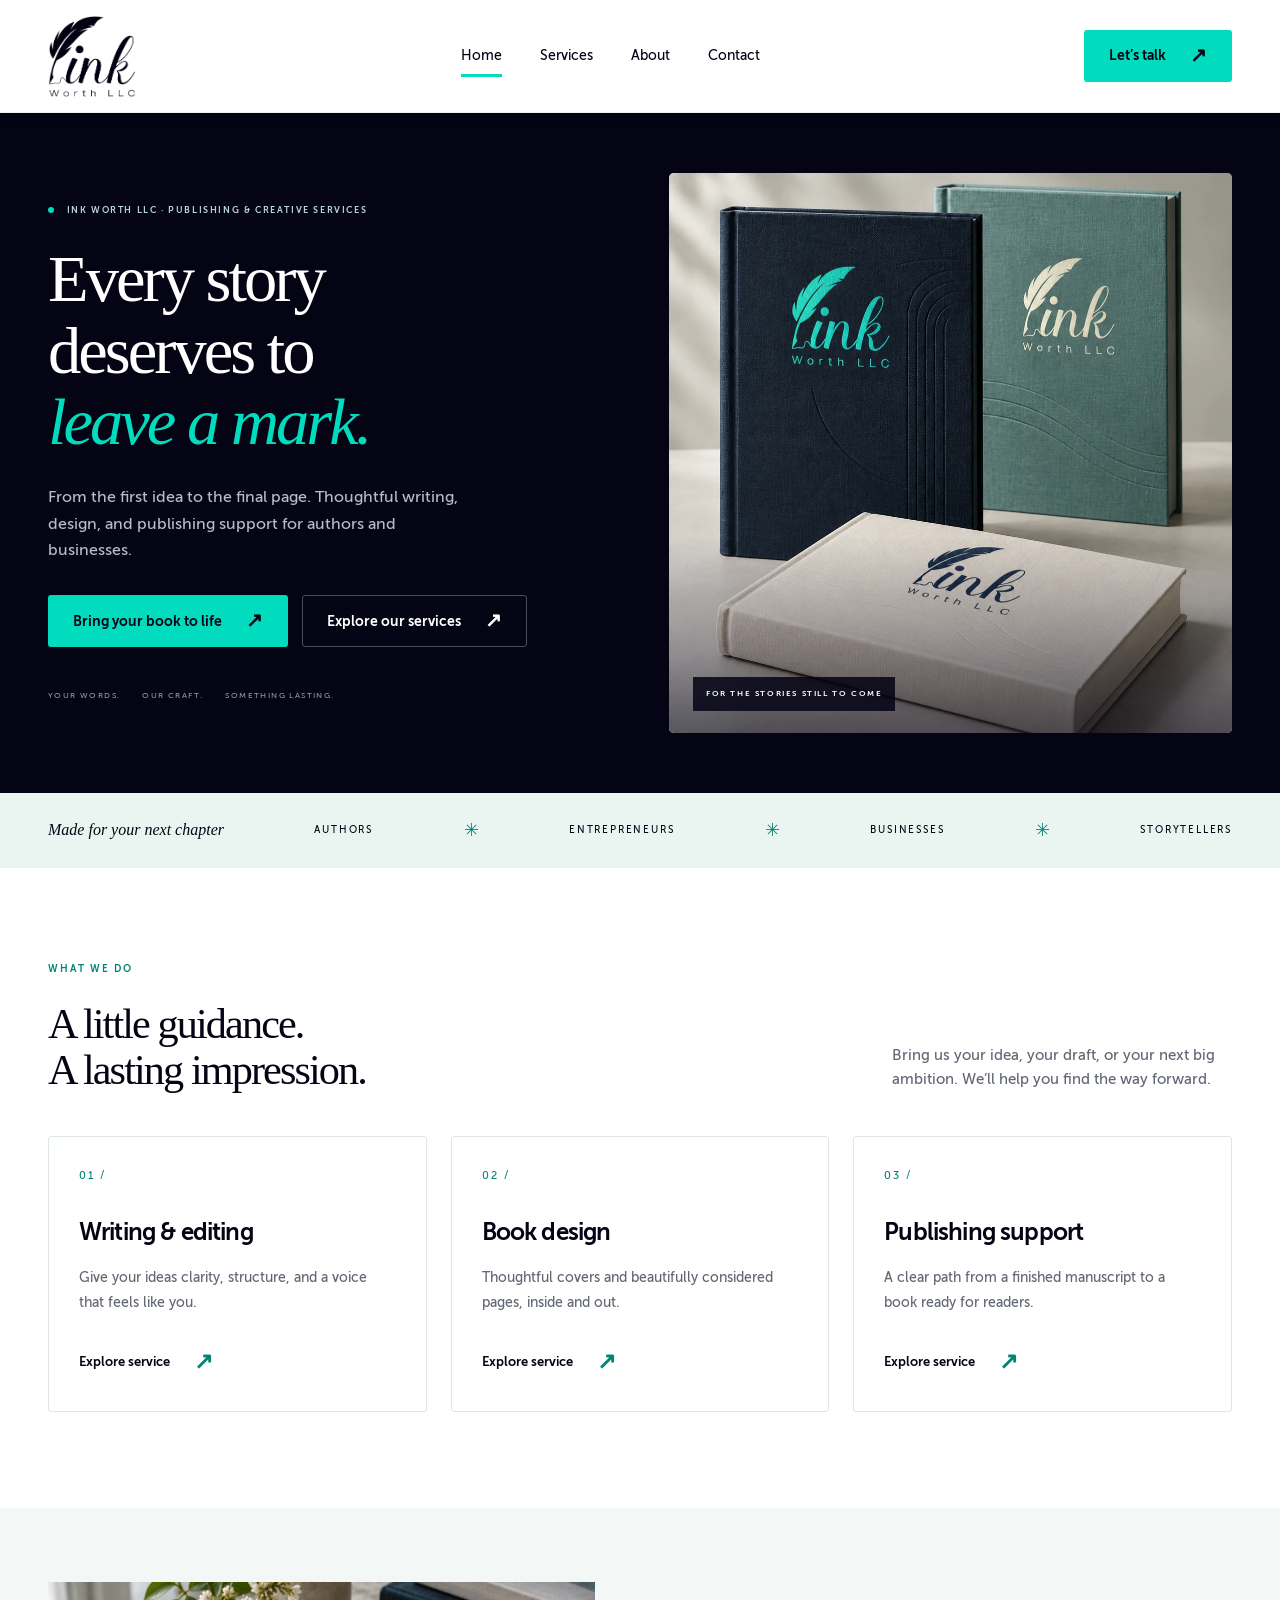
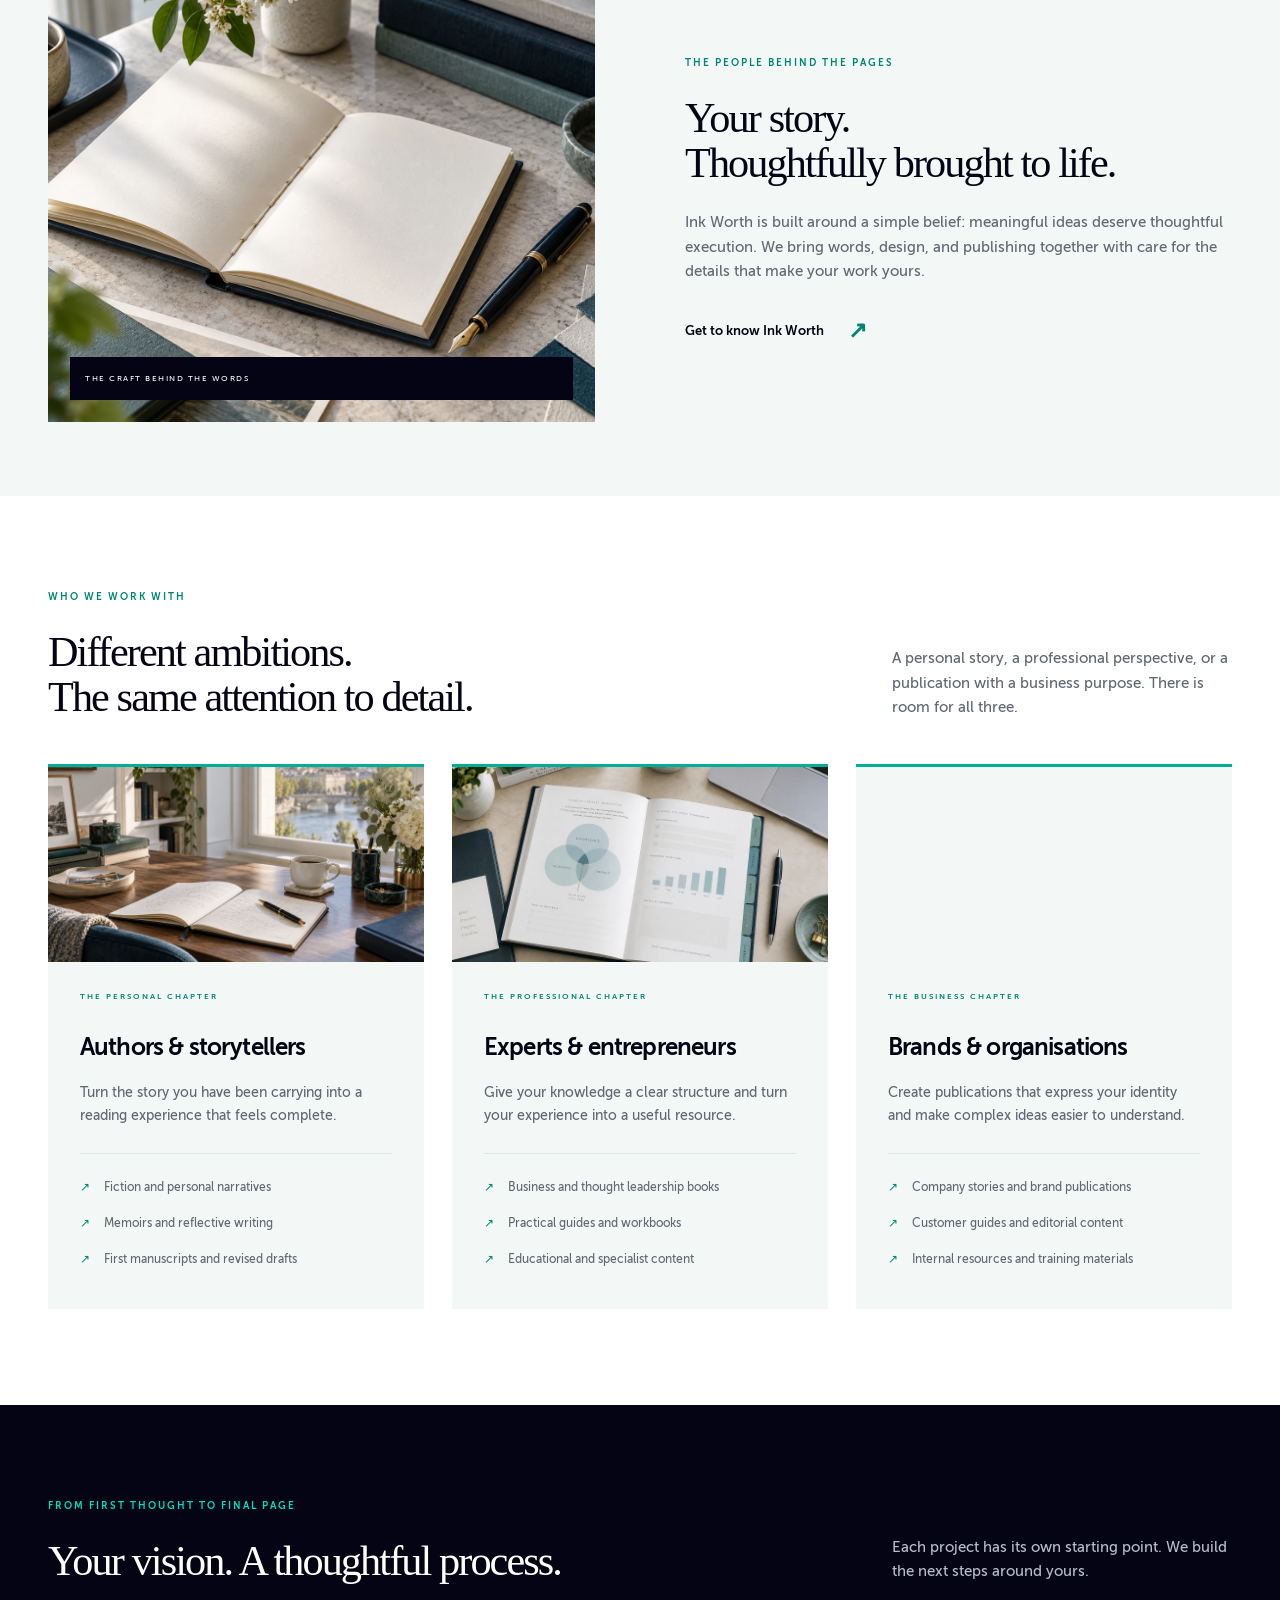
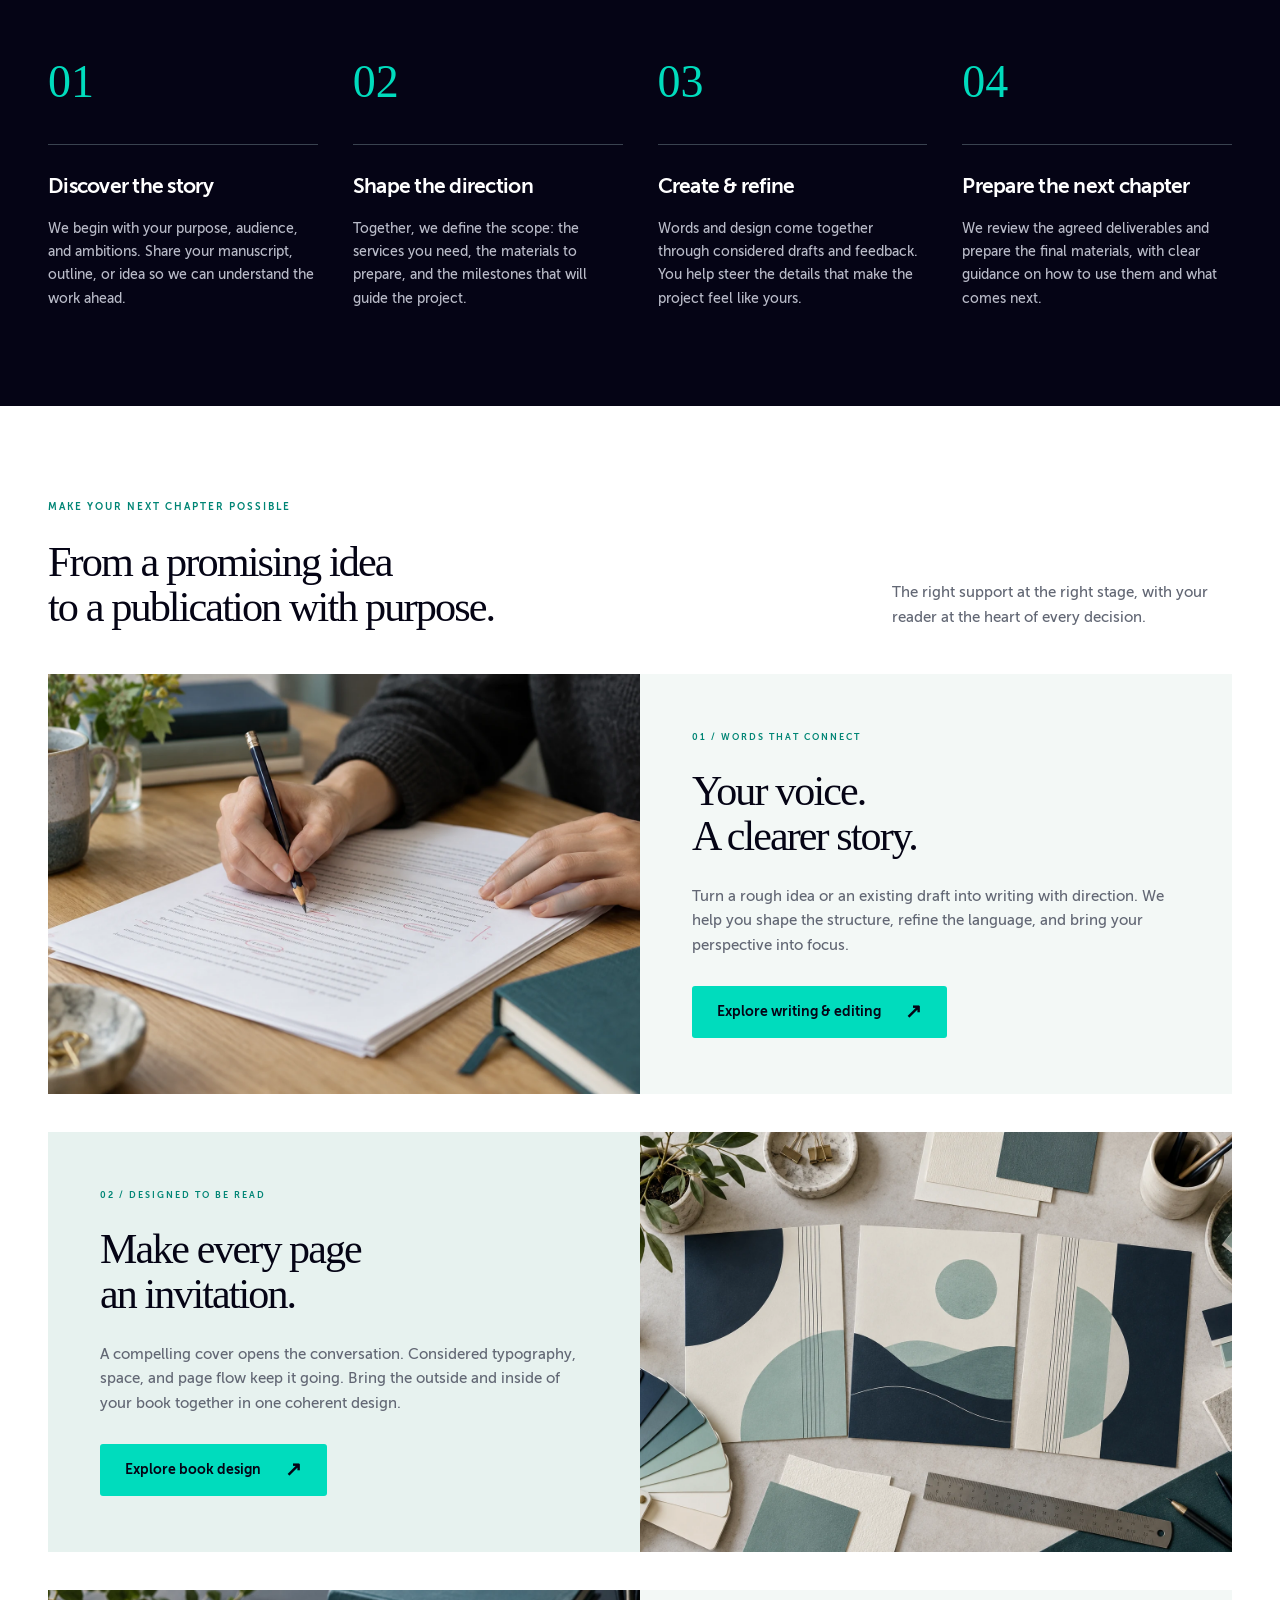
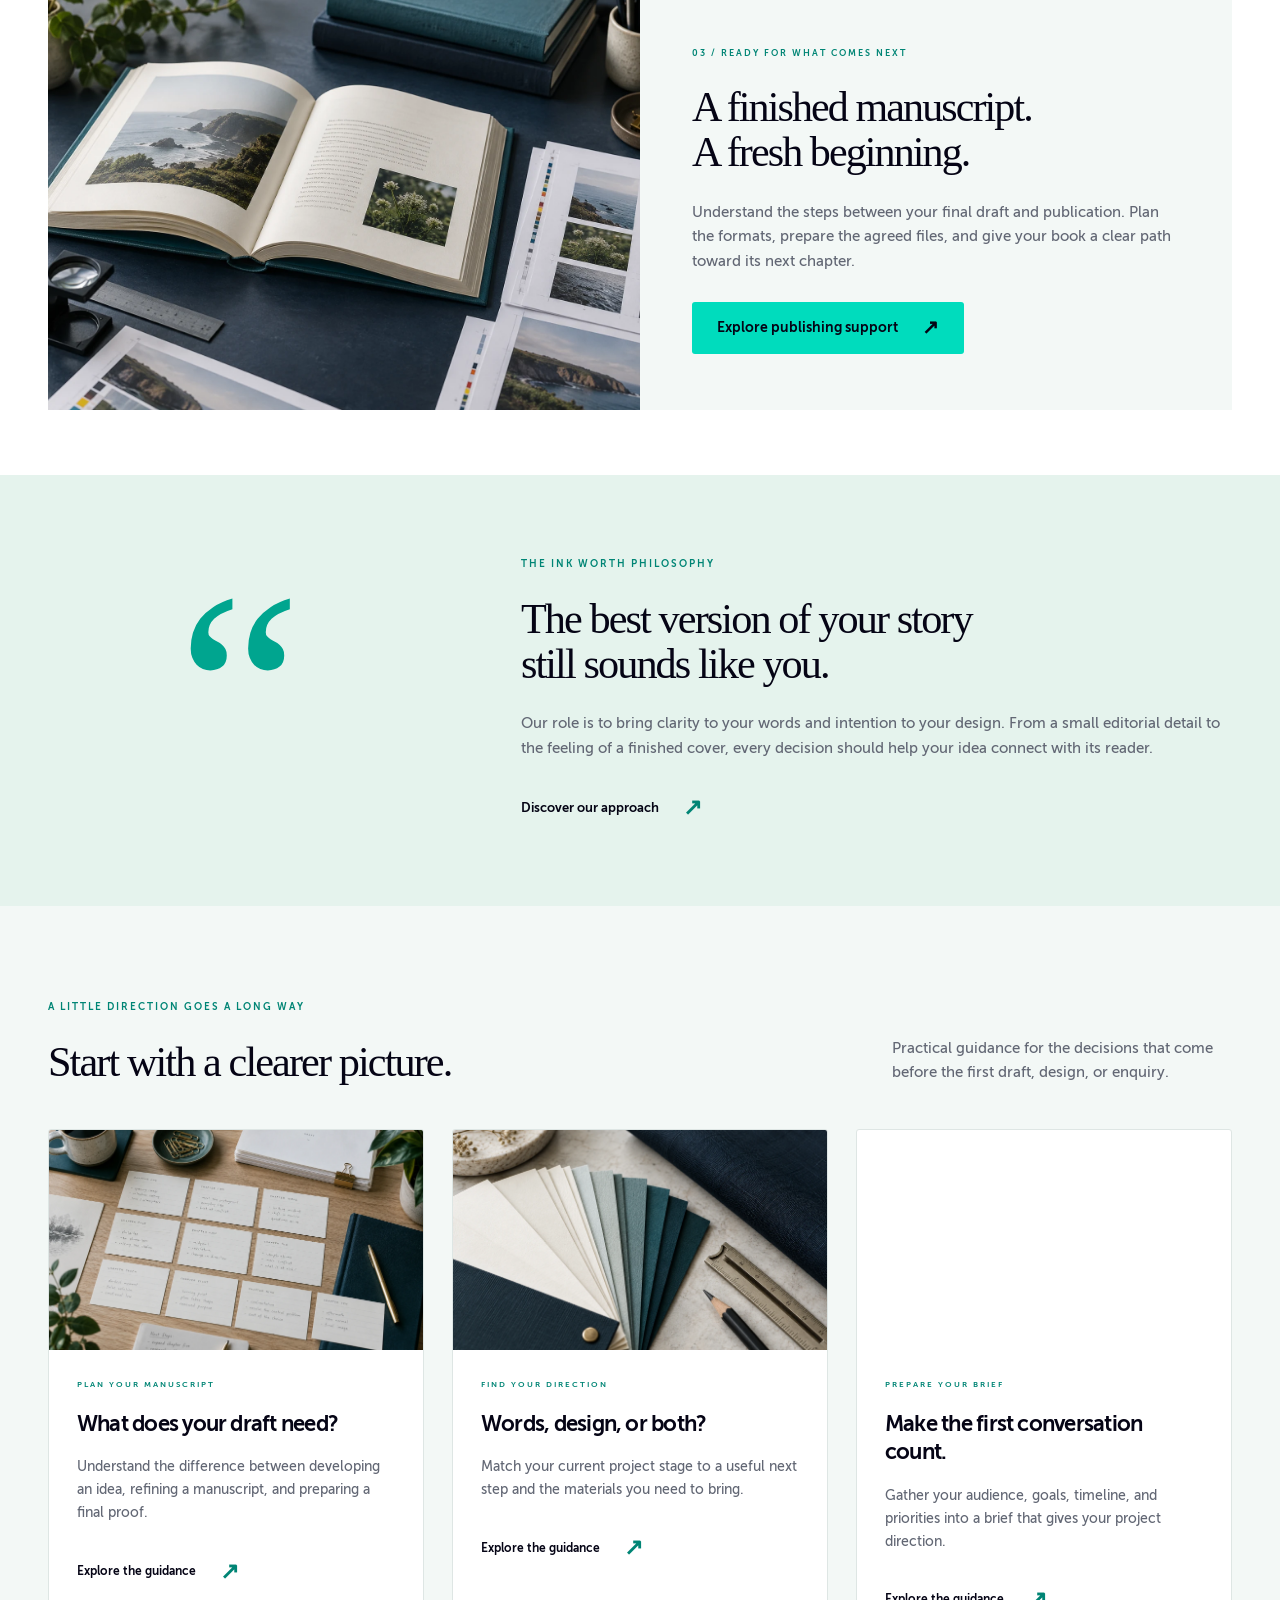
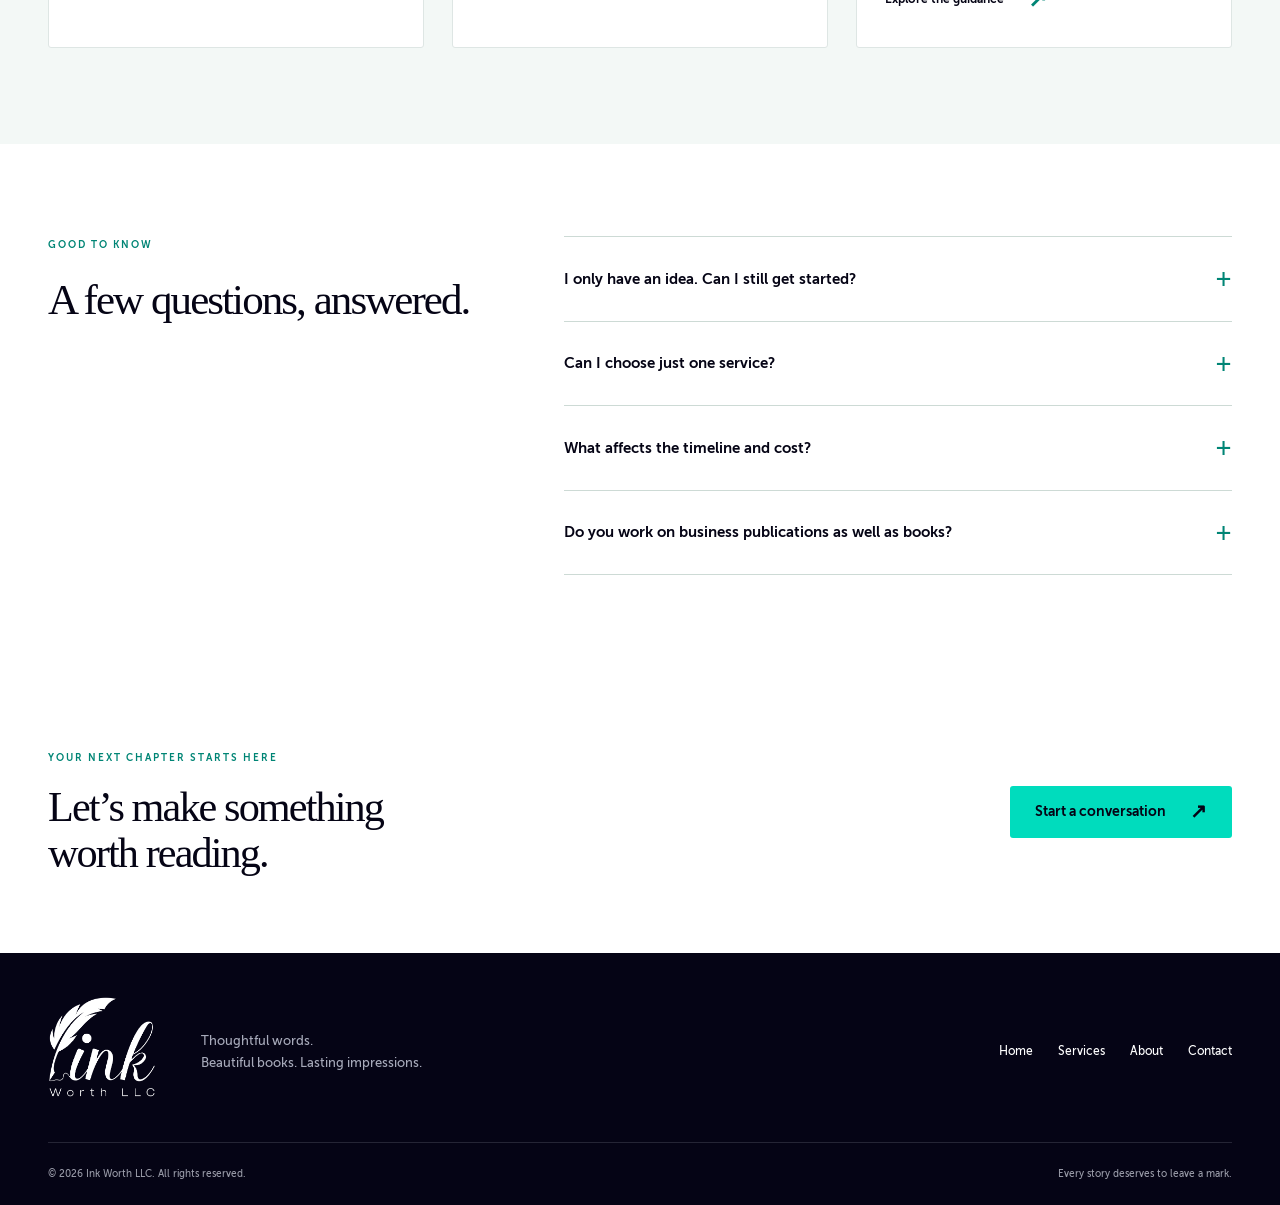
==== index.html @ 6672807a "Build Ink Worth LLC business website" ====
<!doctype html>
<html lang="en"><head><meta charset="utf-8"><meta name="viewport" content="width=device-width, initial-scale=1"><meta name="theme-color" content="#050415"><title>Ink Worth LLC | Every story deserves to leave a mark</title><meta name="description" content="Ink Worth LLC — thoughtful writing, book design, and publishing support for authors and businesses."><link rel="icon" type="image/png" href="assets/brand/favicon.png"><link rel="stylesheet" href="assets/site.css"><script src="assets/site.js" defer></script><link rel="stylesheet" href="assets/details.css"><link rel="stylesheet" href="assets/photography.css"></head><body><a class="skip-link" href="#main">Skip to content</a><header class="site-header"><div class="container header-inner"><a class="logo" href="index.html" aria-label="Ink Worth LLC home"><img src="assets/brand/logo-dark.png" alt="Ink Worth LLC" width="88" height="81"></a><button class="menu-toggle" aria-expanded="false" aria-controls="main-nav">Menu <span aria-hidden="true">☰</span></button><nav id="main-nav" aria-label="Main navigation"><a href="index.html" aria-current="page">Home</a><a href="services.html">Services</a><a href="about.html">About</a><a href="contact.html">Contact</a></nav><a class="button header-cta" href="contact.html">Let’s talk <span aria-hidden="true">↗</span></a></div></header><main id="main"><section class="hero"><div class="container hero-grid"><div class="hero-copy"><span class="eyebrow"><span class="dot"></span> INK WORTH LLC · PUBLISHING & CREATIVE SERVICES</span><h1>Every story<br>deserves to<br><em>leave a mark.</em></h1><p>From the first idea to the final page. Thoughtful writing, design, and publishing support for authors and businesses.</p><div class="hero-actions"><a class="button " href="contact.html">Bring your book to life<span aria-hidden="true">↗</span></a><a class="button secondary" href="services.html">Explore our services<span aria-hidden="true">↗</span></a></div><div class="hero-note"><span>YOUR WORDS.</span><span>OUR CRAFT.</span><span>SOMETHING LASTING.</span></div></div><div class="hero-photograph"><img class="" src="assets/photos/banner-branded.webp" alt="Navy, teal, and ivory clothbound books bearing the Ink Worth LLC logo" width="1122" height="1402" loading="eager" decoding="async" fetchpriority="high"><div class="photo-caption"><span class="eyebrow">FOR THE STORIES STILL TO COME</span><p>Something worth writing.<br>Something worth holding.</p><span class="photo-caption-rule"></span></div></div></div></section><div class="focus-strip"><div class="container"><span>Made for your next chapter</span><span>AUTHORS</span><b>✳</b><span>ENTREPRENEURS</span><b>✳</b><span>BUSINESSES</span><b>✳</b><span>STORYTELLERS</span></div></div><section class="section container"><div class="section-heading"><div><span class="eyebrow">WHAT WE DO</span><h2>A little guidance.<br>A lasting impression.</h2></div><p>Bring us your idea, your draft, or your next big ambition. We’ll help you find the way forward.</p></div><div class="cards"><a class="service-card" href="services.html#writing"><span class="card-number">01 /</span><h3>Writing & editing</h3><p>Give your ideas clarity, structure, and a voice that feels like you.</p><span class="text-link">Explore service <span aria-hidden="true">↗</span></span></a><a class="service-card" href="services.html#design"><span class="card-number">02 /</span><h3>Book design</h3><p>Thoughtful covers and beautifully considered pages, inside and out.</p><span class="text-link">Explore service <span aria-hidden="true">↗</span></span></a><a class="service-card" href="services.html#publishing"><span class="card-number">03 /</span><h3>Publishing support</h3><p>A clear path from a finished manuscript to a book ready for readers.</p><span class="text-link">Explore service <span aria-hidden="true">↗</span></span></a></div></section><section class="about-preview"><div class="container split"><div class="editorial-photo"><img class="" src="assets/photos/editorial-craft.webp" alt="An open stitched book and fountain pen on pale stone" width="1536" height="1024" loading="lazy" decoding="async"><span class="image-label">THE CRAFT BEHIND THE WORDS</span></div><div><span class="eyebrow">THE PEOPLE BEHIND THE PAGES</span><h2>Your story.<br>Thoughtfully brought to life.</h2><p>Ink Worth is built around a simple belief: meaningful ideas deserve thoughtful execution. We bring words, design, and publishing together with care for the details that make your work yours.</p><a class="text-link" href="about.html">Get to know Ink Worth <span aria-hidden="true">↗</span></a></div></div></section><section class="section container"><div class="section-heading"><div><span class="eyebrow">WHO WE WORK WITH</span><h2>Different ambitions.<br>The same attention to detail.</h2></div><p>A personal story, a professional perspective, or a publication with a business purpose. There is room for all three.</p></div><div class="audience-grid"><article class="audience-card"><div class="audience-photo"><img class="" src="assets/photos/author-desk.webp" alt="A quiet author workspace beside a sunlit window" width="1536" height="1024" loading="lazy" decoding="async"></div><span class="eyebrow">THE PERSONAL CHAPTER</span><h3>Authors & storytellers</h3><p>Turn the story you have been carrying into a reading experience that feels complete.</p><ul class="check-list"><li>Fiction and personal narratives</li><li>Memoirs and reflective writing</li><li>First manuscripts and revised drafts</li></ul></article><article class="audience-card"><div class="audience-photo"><img class="" src="assets/photos/expert-workbook.webp" alt="A structured workbook with teal tabs and a laptop" width="1536" height="1024" loading="lazy" decoding="async"></div><span class="eyebrow">THE PROFESSIONAL CHAPTER</span><h3>Experts & entrepreneurs</h3><p>Give your knowledge a clear structure and turn your experience into a useful resource.</p><ul class="check-list"><li>Business and thought leadership books</li><li>Practical guides and workbooks</li><li>Educational and specialist content</li></ul></article><article class="audience-card"><div class="audience-photo"><img class="" src="assets/photos/brand-publication.webp" alt="An editorial brochure and presentation folder on a meeting table" width="1536" height="1024" loading="lazy" decoding="async"></div><span class="eyebrow">THE BUSINESS CHAPTER</span><h3>Brands & organisations</h3><p>Create publications that express your identity and make complex ideas easier to understand.</p><ul class="check-list"><li>Company stories and brand publications</li><li>Customer guides and editorial content</li><li>Internal resources and training materials</li></ul></article></div></section><section class="journey section"><div class="container"><div class="section-heading"><div><span class="eyebrow">FROM FIRST THOUGHT TO FINAL PAGE</span><h2>Your vision. A thoughtful process.</h2></div><p>Each project has its own starting point. We build the next steps around yours.</p></div><div class="journey-grid"><article class="journey-step"><span class="step-index">01</span><h3>Discover the story</h3><p>We begin with your purpose, audience, and ambitions. Share your manuscript, outline, or idea so we can understand the work ahead.</p></article><article class="journey-step"><span class="step-index">02</span><h3>Shape the direction</h3><p>Together, we define the scope: the services you need, the materials to prepare, and the milestones that will guide the project.</p></article><article class="journey-step"><span class="step-index">03</span><h3>Create & refine</h3><p>Words and design come together through considered drafts and feedback. You help steer the details that make the project feel like yours.</p></article><article class="journey-step"><span class="step-index">04</span><h3>Prepare the next chapter</h3><p>We review the agreed deliverables and prepare the final materials, with clear guidance on how to use them and what comes next.</p></article></div></div></section><section class="section container feature-collection"><div class="section-heading"><div><span class="eyebrow">MAKE YOUR NEXT CHAPTER POSSIBLE</span><h2>From a promising idea<br>to a publication with purpose.</h2></div><p>The right support at the right stage, with your reader at the heart of every decision.</p></div><section class="photo-feature "><div class="feature-photo"><img class="" src="assets/photos/manuscript-editing.webp" alt="An editor reviewing a manuscript with a pencil" width="1536" height="1024" loading="lazy" decoding="async"></div><div class="feature-copy"><span class="eyebrow">01 / WORDS THAT CONNECT</span><h2>Your voice.<br>A clearer story.</h2><p>Turn a rough idea or an existing draft into writing with direction. We help you shape the structure, refine the language, and bring your perspective into focus.</p><a class="button" href="services.html#writing">Explore writing & editing<span aria-hidden="true">↗</span></a></div></section><section class="photo-feature reverse"><div class="feature-photo"><img class="" src="assets/photos/cover-design.webp" alt="Navy and teal cover concepts arranged with paper and color samples" width="1536" height="1024" loading="lazy" decoding="async"></div><div class="feature-copy"><span class="eyebrow">02 / DESIGNED TO BE READ</span><h2>Make every page<br>an invitation.</h2><p>A compelling cover opens the conversation. Considered typography, space, and page flow keep it going. Bring the outside and inside of your book together in one coherent design.</p><a class="button" href="services.html#design">Explore book design<span aria-hidden="true">↗</span></a></div></section><section class="photo-feature "><div class="feature-photo"><img class="" src="assets/photos/publishing-proof.webp" alt="An open hardcover book and publication proofs on a navy workbench" width="1536" height="1024" loading="lazy" decoding="async"></div><div class="feature-copy"><span class="eyebrow">03 / READY FOR WHAT COMES NEXT</span><h2>A finished manuscript.<br>A fresh beginning.</h2><p>Understand the steps between your final draft and publication. Plan the formats, prepare the agreed files, and give your book a clear path toward its next chapter.</p><a class="button" href="services.html#publishing">Explore publishing support<span aria-hidden="true">↗</span></a></div></section></section><section class="editorial-band"><div class="container split"><span class="large-quote" aria-hidden="true">“</span><div><span class="eyebrow">THE INK WORTH PHILOSOPHY</span><h2>The best version of your story<br>still sounds like you.</h2><p>Our role is to bring clarity to your words and intention to your design. From a small editorial detail to the feeling of a finished cover, every decision should help your idea connect with its reader.</p><a class="text-link" href="about.html">Discover our approach <span aria-hidden="true">↗</span></a></div></div></section><section class="resource-section section"><div class="container"><div class="section-heading"><div><span class="eyebrow">A LITTLE DIRECTION GOES A LONG WAY</span><h2>Start with a clearer picture.</h2></div><p>Practical guidance for the decisions that come before the first draft, design, or enquiry.</p></div><div class="resource-grid"><a class="resource-card" href="services.html#writing"><div class="resource-image"><img class="" src="assets/photos/draft-planning.webp" alt="Index cards arranged into a book outline" width="1536" height="1024" loading="lazy" decoding="async"></div><div class="resource-copy"><span class="eyebrow">PLAN YOUR MANUSCRIPT</span><h3>What does your draft need?</h3><p>Understand the difference between developing an idea, refining a manuscript, and preparing a final proof.</p><span class="text-link">Explore the guidance <span aria-hidden="true">↗</span></span></div></a><a class="resource-card" href="services.html#project-stage"><div class="resource-image"><img class="" src="assets/photos/design-direction.webp" alt="Paper and binding cloth samples for book design" width="1536" height="1024" loading="lazy" decoding="async"></div><div class="resource-copy"><span class="eyebrow">FIND YOUR DIRECTION</span><h3>Words, design, or both?</h3><p>Match your current project stage to a useful next step and the materials you need to bring.</p><span class="text-link">Explore the guidance <span aria-hidden="true">↗</span></span></div></a><a class="resource-card" href="contact.html#prepare-brief"><div class="resource-image"><img class="" src="assets/photos/project-brief.webp" alt="A project brief, reading glasses, and a teal notebook" width="1536" height="1024" loading="lazy" decoding="async"></div><div class="resource-copy"><span class="eyebrow">PREPARE YOUR BRIEF</span><h3>Make the first conversation count.</h3><p>Gather your audience, goals, timeline, and priorities into a brief that gives your project direction.</p><span class="text-link">Explore the guidance <span aria-hidden="true">↗</span></span></div></a></div></div></section><section class="section container faq-section"><div class="section-heading"><div><span class="eyebrow">GOOD TO KNOW</span><h2>A few questions, answered.</h2></div></div><div class="faq-list"><details><summary>I only have an idea. Can I still get started?<span aria-hidden="true">+</span></summary><div class="faq-answer"><p>Yes. A short outline, a few notes, or a description of your audience is a useful starting point. The first step is to clarify what you want to create and identify the support that would help you move forward.</p></div></details><details><summary>Can I choose just one service?<span aria-hidden="true">+</span></summary><div class="faq-answer"><p>You can discuss a focused piece of work, such as editing an existing draft or designing a cover, as well as support across several stages. The scope is agreed around your project.</p></div></details><details><summary>What affects the timeline and cost?<span aria-hidden="true">+</span></summary><div class="faq-answer"><p>Manuscript length, its current condition, design complexity, required formats, and the amount of revision all affect the scope. Share these details and any target date so the work can be planned realistically.</p></div></details><details><summary>Do you work on business publications as well as books?<span aria-hidden="true">+</span></summary><div class="faq-answer"><p>The same care for words and design applies to business guides, workbooks, brand stories, and educational materials. Tell us the purpose and who will read it so we can discuss the right approach.</p></div></details></div></section><section class="cta container"><div><span class="eyebrow">YOUR NEXT CHAPTER STARTS HERE</span><h2>Let’s make something<br>worth reading.</h2></div><a class="button " href="contact.html">Start a conversation<span aria-hidden="true">↗</span></a></section></main><footer><div class="container footer-top"><a href="index.html" aria-label="Ink Worth LLC home"><img src="assets/brand/logo-light.png" width="108" height="100" alt="Ink Worth LLC"></a><p>Thoughtful words.<br>Beautiful books. Lasting impressions.</p><nav aria-label="Footer navigation"><a href="index.html" aria-current="page">Home</a><a href="services.html">Services</a><a href="about.html">About</a><a href="contact.html">Contact</a></nav></div><div class="container footer-bottom"><span>© 2026 Ink Worth LLC. All rights reserved.</span><span>Every story deserves to leave a mark.</span></div></footer></body></html>
---- assets/site.css ----
@font-face{font-family:Museo;src:url('../media/fonts/MuseoSans/woff2/MuseoSans_500.woff2') format('woff2');font-weight:400;font-display:swap}@font-face{font-family:Museo;src:url('../media/fonts/MuseoSans/woff2/MuseoSans_700.woff2') format('woff2');font-weight:700;font-display:swap}
:root{--ink:#050415;--mint:#00dcbd;--cyan:#00b1d0;--muted:#626774;--line:#dee6e4;--paper:#f3f8f6}*{box-sizing:border-box}html{scroll-behavior:smooth;scroll-padding-top:115px}body{margin:0;color:var(--ink);background:#fff;font-family:Museo,Arial,sans-serif;font-size:16px;line-height:1.65}a{color:inherit;text-decoration:none}button,input,select,textarea{font:inherit}button,a,input,select,textarea{-webkit-tap-highlight-color:transparent}a:focus-visible,button:focus-visible{outline:3px solid #008e84;outline-offset:6px}img{max-width:100%;object-fit:contain}h1,h2,h3,p{margin:0}h1,h2{font-family:Georgia,'Times New Roman',serif;font-weight:400;letter-spacing:-.045em;line-height:1.08}h1{font-size:clamp(52px,5.6vw,82px)}h2{font-size:clamp(35px,3.3vw,48px)}h3{font-size:24px;line-height:1.3;letter-spacing:-.035em}p{color:var(--muted)}.container{width:min(1200px,calc(100% - 96px));margin-inline:auto}.site-header{background:#fff;position:relative;z-index:10;border-bottom:1px solid #eef1f0}.header-inner{height:112px;display:flex;align-items:center;justify-content:space-between}.logo{display:flex;align-items:center}.logo img{width:88px;height:81px}.header-inner nav{display:flex;gap:38px}.header-inner nav a{font-size:14px;position:relative;padding:12px 0}.header-inner nav a[aria-current=page]:after{content:'';position:absolute;height:3px;background:var(--mint);bottom:3px;left:0;right:0}.button{display:inline-flex;align-items:center;justify-content:space-between;gap:24px;padding:15px 24px;font-size:14px;font-weight:700;line-height:1.4;background:var(--mint);color:var(--ink);border:1px solid transparent;border-radius:3px;cursor:pointer;transition:background .2s,transform .2s}.button:hover{background:#18edce;transform:translateY(-2px)}.button span{font-size:20px;line-height:1}.button.secondary{background:transparent;border-color:#cfd6d5}.button.secondary:hover{background:#eef9f6}.header-cta{min-width:141px}.menu-toggle{display:none}.hero{background:var(--ink);color:#fff;overflow:hidden}.hero-grid{display:grid;grid-template-columns:1.05fr 1fr;min-height:659px;align-items:center;gap:32px}.hero-copy{padding:62px 0}.eyebrow{display:block;font-size:10px;font-weight:700;letter-spacing:2px;line-height:1.7;margin-bottom:24px}.hero .eyebrow{color:#b8d6d3;font-size:9px;letter-spacing:1.6px}.dot{display:inline-block;width:6px;height:6px;border-radius:50%;background:var(--mint);margin-right:9px}.hero h1 em,.page-intro h1 em{font-weight:400;color:var(--mint)}.hero p{color:#b9bbc8;max-width:425px;margin-top:26px;font-size:16px}.hero-actions{display:flex;gap:14px;margin-top:32px;flex-wrap:wrap}.hero .secondary{border-color:#4b4b5d;color:white}.hero .secondary:hover{background:#242338}.hero-note{display:flex;gap:22px;font-size:8px;letter-spacing:1.4px;color:#9295aa;margin-top:42px}.book-scene{position:relative;height:555px;isolation:isolate;perspective:1500px}.orbit{position:absolute;border:1px solid #28403e;border-radius:50%;width:480px;height:480px;left:20px;top:35px;z-index:-1}.orbit-two{width:360px;height:360px;left:80px;top:95px;border-style:dashed;border-color:#263137}.scene-label{position:absolute;right:3px;top:29px;font-size:8px;letter-spacing:2px;color:#8b9c9f}.book{position:absolute;width:240px;height:345px;padding:26px 25px;box-shadow:18px 25px 36px #0006;border-radius:2px 5px 5px 2px;border-left:5px solid #ffffff18}.book:after{content:'';position:absolute;left:3px;right:3px;height:9px;bottom:-8px;background:repeating-linear-gradient(#dfdfd0 0px,#dfdfd0 1px,#fff 1px,#fff 2px);transform:skewX(-35deg);transform-origin:top;border-radius:0 0 3px 3px}.book-back{left:15px;top:117px;background:#c6eadf;color:#16423b;transform:rotate(-14deg);height:327px;width:227px}.book-kicker{font-size:6px;letter-spacing:1.7px;display:block}.book-title{font-family:Georgia,serif;font-size:43px;line-height:1.05;letter-spacing:-2px;margin-top:27px}.book-bottom{position:absolute;left:25px;bottom:23px;font-size:6px;letter-spacing:2px}.book-lines{margin-top:25px;width:145px;height:125px;border-radius:80% 0 80% 0;background:repeating-radial-gradient(ellipse at bottom left,transparent 0,transparent 9px,#467d66 10px,#467d66 11px)}.book-front{left:205px;top:89px;transform:rotate(11deg);background:#0c3e3c;border-color:#25625b;color:#e5fff4;width:251px;height:360px}.book-front .book-title{font-size:58px;margin-top:25px}.book-title i{color:var(--mint);font-weight:400}.book-front img{position:absolute;width:60px;height:55px;right:24px;bottom:25px}.cover-rule{height:1px;background:#77ad9155;margin-top:25px}.scene-caption{position:absolute;bottom:33px;left:90px;transform:rotate(-4deg);font-size:11px;color:#c5d4cf}.spark{color:var(--mint);font-size:29px;vertical-align:middle;margin-right:12px}.focus-strip{background:#eaf5f1}.focus-strip .container{min-height:75px;display:flex;align-items:center;justify-content:space-between;gap:20px}.focus-strip span{font-size:10px;letter-spacing:1.8px}.focus-strip span:first-child{font-family:Georgia,serif;font-size:16px;font-style:italic;letter-spacing:0}.focus-strip b{color:#008975;font-size:18px;font-weight:400}.section{padding-top:92px;padding-bottom:96px}.section-heading{display:flex;justify-content:space-between;align-items:flex-end;gap:45px;margin-bottom:44px}.section-heading p{max-width:340px;font-size:15px}.section .eyebrow,.split .eyebrow,.cta .eyebrow,.page-intro .eyebrow{color:#008575}.cards{display:grid;grid-template-columns:repeat(3,1fr);gap:24px;margin-top:40px}.service-card{padding:30px;border:1px solid var(--line);border-radius:3px;transition:background .2s,border-color .2s}.service-card:hover{background:var(--paper);border-color:#88b9ac}.card-number{display:block;font-size:11px;letter-spacing:2px;color:#008575;margin-bottom:32px}.cards h3{margin-bottom:16px}.cards p{font-size:14px;line-height:1.8}.text-link{display:inline-flex;align-items:center;gap:24px;font-size:13px;font-weight:700;margin-top:28px}.text-link span{font-size:23px;color:#008575}.about-preview{background:var(--paper);padding:74px 0}.split{display:grid;grid-template-columns:1fr 1fr;gap:90px;align-items:center}.split p{margin-top:24px;font-size:15px}.split .button{margin-top:28px}.brand-panel{background:#deede7;min-height:365px;display:flex;flex-direction:column;align-items:center;justify-content:center;padding:38px;gap:27px}.brand-panel img{width:220px;height:auto}.brand-panel span{font-size:8px;letter-spacing:1.6px;text-align:center}.cta{padding-top:78px;padding-bottom:78px;display:flex;align-items:center;justify-content:space-between;gap:30px}.cta .eyebrow{margin-bottom:18px}footer{background:var(--ink);color:white;padding:44px 0 23px}.footer-top{display:flex;align-items:center;gap:45px}.footer-top p{font-size:13px;color:#a7aaba}.footer-top nav{display:flex;gap:25px;margin-left:auto;font-size:12px}.footer-bottom{border-top:1px solid #252535;margin-top:36px;padding-top:23px;display:flex;justify-content:space-between;color:#999ba8;font-size:10px}.skip-link{position:fixed;top:-80px;left:15px;z-index:100;background:var(--mint);padding:12px}.skip-link:focus{top:10px}.page-intro{padding-top:80px;padding-bottom:70px}.page-intro h1{font-size:clamp(48px,5.1vw,72px)}.page-intro h1 em{color:#008b7c}.page-intro p{max-width:540px;margin-top:26px;font-size:17px}.service-detail{border-top:1px solid var(--line);padding:52px 0;display:grid;grid-template-columns:70px 1fr auto;gap:32px;align-items:start;scroll-margin-top:25px}.service-detail h2{font-size:36px}.service-detail p{max-width:580px;margin-top:22px;font-size:15px}.detail-number{font-family:Georgia,serif;font-size:35px;color:#008575}.check-list{padding:0;list-style:none;margin:26px 0 0;color:var(--muted);font-size:14px}.check-list li{padding:8px 0}.check-list li:before{content:'↗';color:#008575;margin-right:14px}.process{background:var(--paper);margin-top:35px}.process .cards{gap:55px}.value-card{padding:30px;border-top:1px solid var(--line)}.contact-grid{display:grid;grid-template-columns:.85fr 1.3fr;gap:85px;padding-bottom:90px}.contact-grid h2{font-size:34px}.contact-grid aside>p{margin-top:24px;font-size:15px}.contact-note{margin-top:35px;padding-top:30px;border-top:1px solid var(--line)}.contact-note .eyebrow{margin-bottom:0}.contact-note .check-list{margin-top:12px}.contact-logo{margin-top:32px}.contact-grid form{background:var(--paper);padding:36px;border:1px solid var(--line);border-radius:4px}label{display:block;font-size:13px;margin-bottom:22px}label span{color:#008575}input,select,textarea{display:block;width:100%;border:1px solid #cdd8d4;border-radius:3px;padding:12px;background:white;color:var(--ink);margin-top:8px;font-size:14px}textarea{resize:vertical;min-height:140px}input:focus,select:focus,textarea:focus{outline:2px solid #008575;outline-offset:2px}.form-row{display:grid;grid-template-columns:1fr 1fr;gap:20px}.form-hint{font-size:12px;margin-bottom:20px}#form-status{font-size:13px;margin-top:16px;color:#006c60}#form-status:empty{display:none}
@media(min-width:1450px){.hero-grid{min-height:710px}.book-scene{transform:scale(1.07)}}@media(max-width:1050px){.container{width:calc(100% - 56px)}.hero-grid{grid-template-columns:1fr 1fr;gap:0}.book-scene{transform:scale(.8);transform-origin:center left;margin-right:-65px}.hero h1{font-size:65px}.hero-actions{gap:12px}.hero-actions .button{font-size:12px;padding:14px 17px}.split{gap:45px}.contact-grid{gap:40px}.service-detail{grid-template-columns:45px 1fr}.service-detail>.button{grid-column:2;justify-self:start}.hero-note{gap:12px;font-size:7px}}
@media(max-width:760px){.container{width:calc(100% - 40px)}.header-inner{height:90px}.logo img{height:65px;width:71px}.header-cta{margin-left:auto;margin-right:20px;min-width:auto;padding:12px 16px}.menu-toggle{display:flex;gap:10px;align-items:center;order:3;background:none;border:0;font-size:13px;padding:10px 0;cursor:pointer}.header-inner nav{display:none;position:absolute;top:90px;left:0;right:0;background:white;flex-direction:column;gap:0;padding:20px}.header-inner nav.is-open{display:flex;border-bottom:1px solid var(--line);box-shadow:0 15px 20px #0001}.header-inner nav a{padding:13px}.header-inner nav a[aria-current=page]:after{right:auto;left:13px;width:25px}.hero-grid{grid-template-columns:1fr}.hero-copy{padding:47px 0 10px}.hero h1{font-size:65px}.hero .eyebrow{font-size:8px}.hero p{font-size:15px}.hero-note{margin-top:28px}.book-scene{width:490px;justify-self:center;transform:scale(.78);transform-origin:center center;margin:-26px 0 -48px;height:510px}.scene-caption{bottom:4px}.focus-strip .container{padding:22px 0;flex-wrap:wrap;justify-content:center;gap:12px 20px}.focus-strip span:first-child{width:100%;text-align:center;margin-bottom:6px}.focus-strip span{font-size:8px}.focus-strip b{font-size:12px}.section{padding-top:58px;padding-bottom:58px}.section-heading{display:block}.section-heading p{margin-top:22px}.cards{grid-template-columns:1fr;gap:18px;margin-top:30px}.card-number{margin-bottom:20px}.service-card{padding:27px}.split{grid-template-columns:1fr;gap:38px}.brand-panel{min-height:310px}.about-preview{padding:45px 0}.cta{padding-top:55px;padding-bottom:55px;align-items:flex-start;flex-direction:column}.footer-top{flex-wrap:wrap;gap:25px}.footer-top img{width:85px;height:auto}.footer-top nav{margin-left:0;width:100%;justify-content:space-between}.footer-bottom{gap:12px;flex-direction:column}.page-intro{padding-top:55px;padding-bottom:48px}.page-intro h1{font-size:48px}.page-intro p{font-size:16px}.service-detail{gap:17px;grid-template-columns:30px 1fr;padding:36px 0}.service-detail h2{font-size:31px}.detail-number{font-size:24px}.process .cards{gap:32px}.value-card{padding:22px 0}.contact-grid{grid-template-columns:1fr;gap:32px;padding-bottom:55px}.contact-logo{display:none}.contact-grid form{padding:24px}.form-row{grid-template-columns:1fr;gap:0}}
@media(max-width:760px){.hero-grid{grid-template-columns:minmax(0,1fr)}.hero-copy{min-width:0}.hero h1{font-size:clamp(48px,15vw,65px)}.book-scene{transform:scale(.7)}.hero p{max-width:100%}}
@media(max-width:360px){.book-scene{transform:scale(.6);margin-top:-55px;margin-bottom:-75px}.hero-note{font-size:6px;gap:10px}.header-cta{margin-right:14px}}
:root{--header-height:113px;--sticky-top:calc(var(--header-height) + 20px)}
html{scroll-padding-top:var(--sticky-top)}
.site-header{position:sticky;top:0;z-index:100;box-shadow:0 3px 18px #05041508}
@media(max-width:760px){:root{--header-height:91px}.header-inner nav{top:100%;max-height:calc(100svh - var(--header-height));overflow-y:auto}}
@media(prefers-reduced-motion:reduce){html{scroll-behavior:auto}*{transition:none!important}}
---- assets/details.css ----
.journey{background:var(--ink);color:#fff}.journey .eyebrow{color:var(--mint)}.journey .section-heading p,.journey-step p{color:#b9bbc8}.journey-grid{display:grid;grid-template-columns:repeat(4,minmax(0,1fr));gap:35px;margin-top:60px}.step-index{display:block;font-family:Georgia,serif;font-size:46px;color:var(--mint);border-bottom:1px solid #3a4350;padding-bottom:24px;margin-bottom:28px}.journey-step h3{font-size:21px;margin-bottom:17px}.journey-step p{font-size:14px}.audience-grid{display:grid;grid-template-columns:repeat(3,minmax(0,1fr));gap:28px}.audience-card{padding:32px;background:var(--paper);border-top:3px solid #00ae98}.audience-card .eyebrow{font-size:8px;margin-bottom:28px}.audience-card h3{margin-bottom:18px}.audience-card p{font-size:14px}.audience-card .check-list{font-size:12px;border-top:1px solid var(--line);padding-top:16px}.showcase{background:#eef4f1}.format-grid{display:grid;grid-template-columns:repeat(3,minmax(0,1fr));gap:30px}.format-art{min-height:335px;display:flex;align-items:center;justify-content:center;margin-bottom:27px;overflow:hidden}.art-story{background:#dce9e2}.art-guide{background:#d1e4e2}.art-workbook{background:#e5e6de}.mini-cover{position:relative;display:flex;flex-direction:column;width:190px;height:265px;padding:24px;background:#173e3b;color:#e4f3e7;border-left:5px solid #ffffff30;box-shadow:12px 20px 22px #071d292b;transform:rotate(-8deg);transition:transform .45s,box-shadow .45s}.mini-cover:after{content:'';position:absolute;bottom:-5px;height:5px;left:0;right:3px;background:repeating-linear-gradient(#faf8ed 0px,#faf8ed 1px,#bbbbae 1px,#bbbbae 2px)}.mini-cover small{font-size:6px;letter-spacing:1.3px}.mini-cover strong{font-family:Georgia,serif;font-weight:400;font-size:35px;line-height:1.12;letter-spacing:-1px;margin-top:36px}.mini-cover i{color:#00dfb7}.mini-cover>span{margin-top:auto;font-size:6px;letter-spacing:1.1px}.art-guide .mini-cover{background:#ecf6e8;color:#153d3a;transform:rotate(7deg)}.art-guide .mini-cover i{color:#008575}.art-workbook .mini-cover{background:#101427;color:#fff;transform:rotate(-5deg);background-image:linear-gradient(140deg,transparent 55%,#05bcaa35 55%,#05bcaa35 75%,transparent 75%)}.format-grid h3{font-size:23px;margin-bottom:14px}.format-grid p{font-size:14px}.sample-note{font-size:11px;margin-top:32px}.editorial-band{padding:80px 0;background:#e5f3ed}.editorial-band .split{grid-template-columns:.7fr 1.3fr}.large-quote{font-family:Georgia,serif;font-size:280px;line-height:.8;color:#00a58f;justify-self:center}.editorial-band p:first-child{margin-top:0}.faq-section{display:grid;grid-template-columns:.8fr 1.2fr;gap:70px}.faq-section .section-heading{align-items:flex-start;margin-bottom:0}.faq-section h2{font-size:43px}.faq-list{min-width:0}.faq-list details{border-top:1px solid #cddad5}.faq-list details:last-child{border-bottom:1px solid #cddad5}.faq-list summary{padding:23px 0;display:flex;gap:25px;align-items:center;justify-content:space-between;list-style:none;cursor:pointer;font-size:15px;font-weight:700;line-height:1.5}.faq-list summary::-webkit-details-marker{display:none}.faq-list summary span{font-size:25px;color:#008575;font-weight:400;transition:transform .25s}.faq-list details[open] summary span{transform:rotate(45deg)}.faq-list summary:focus-visible{outline:2px solid #008575;outline-offset:5px}.faq-answer{padding:0 28px 24px 0}.faq-answer p{font-size:14px;line-height:1.85}.service-notes{display:grid;gap:24px;margin-top:34px;padding-top:28px;border-top:1px solid var(--line)}.service-notes h3{font-size:17px;letter-spacing:0}.service-notes p{margin-top:10px;font-size:14px}.comparison-wrap{overflow-x:auto}table{border-collapse:collapse;width:100%;text-align:left;font-size:14px}caption{text-align:left;font-size:12px;color:var(--muted);margin-bottom:15px}th,td{padding:23px;border-bottom:1px solid var(--line);vertical-align:top}thead{background:var(--ink);color:#fff}tbody th{font-weight:700}tbody tr:nth-child(even){background:var(--paper)}td{color:var(--muted)}.principle-grid{display:grid;grid-template-columns:1fr 1fr;gap:45px 65px}.principle-grid article{border-top:1px solid var(--line);padding-top:30px}.principle-grid h3{margin-bottom:18px}.principle-grid p{font-size:15px}.mission-note{text-align:center;border-top:1px solid var(--line);padding:75px 0}.mission-note p{max-width:540px;margin:25px auto 0}.mission-note .eyebrow{color:#008575}
@media(hover:hover) and (prefers-reduced-motion:no-preference){.format-grid article:hover .mini-cover{transform:rotate(0deg) translateY(-8px);box-shadow:12px 26px 30px #071d2938}.service-card:hover{transform:translateY(-6px)}.text-link span,.button span{transition:transform .2s}.text-link:hover span,.button:hover span{transform:translate(3px,-3px)}}
@media(prefers-reduced-motion:no-preference){.service-card{transition:background .2s,border-color .2s,transform .3s}.hero-copy>*{animation:enter .75s both}.hero-copy h1{animation-delay:.1s}.hero-copy>p{animation-delay:.2s}.hero-actions{animation-delay:.3s}.hero-note{animation-delay:.4s}.book-front{animation:front-drift 4.5s ease-in-out 1}.book-back{animation:back-drift 4.5s ease-in-out 1}.orbit-two{animation:orbit-turn 4.5s ease-out 1}.page-intro>*{animation:enter .7s both}.page-intro h1{animation-delay:.1s}.page-intro p{animation-delay:.2s}.faq-list details[open] .faq-answer{animation:enter .3s ease-out}.spark{display:inline-block;animation:spark-turn 3.5s ease-out 1}}
@keyframes enter{from{opacity:0;transform:translateY(20px)}to{opacity:1;transform:translateY(0)}}@keyframes front-drift{0%,100%{transform:rotate(11deg) translateY(0)}50%{transform:rotate(8deg) translateY(-16px)}}@keyframes back-drift{0%,100%{transform:rotate(-14deg) translateY(0)}50%{transform:rotate(-10deg) translateY(12px)}}@keyframes orbit-turn{from{transform:rotate(-40deg);opacity:.3}to{transform:rotate(0);opacity:1}}@keyframes spark-turn{from{transform:rotate(-120deg)}to{transform:rotate(0)}}
@media(max-width:1050px){.journey-grid{grid-template-columns:1fr 1fr;gap:35px}.audience-grid{gap:16px}.audience-card{padding:22px}.format-grid{gap:18px}.mini-cover{width:165px;height:245px;padding:20px}.mini-cover strong{font-size:31px}.faq-section{gap:35px}.faq-section h2{font-size:36px}}
@media(max-width:760px){.audience-grid,.format-grid,.principle-grid{grid-template-columns:1fr;gap:28px}.journey-grid{grid-template-columns:1fr;gap:30px;margin-top:30px}.step-index{font-size:36px;padding-bottom:12px;margin-bottom:18px}.audience-card{padding:28px}.format-art{min-height:330px}.mini-cover{width:195px;height:270px;padding:25px}.mini-cover strong{font-size:36px}.format-grid{gap:40px}.editorial-band{padding:50px 0}.editorial-band .split{grid-template-columns:1fr;gap:25px}.large-quote{font-size:140px;line-height:.5;justify-self:start;padding-top:25px}.faq-section{grid-template-columns:1fr;gap:25px}.faq-section h2{font-size:35px}.faq-list summary{font-size:14px}.mission-note{padding:50px 0}.service-notes p{font-size:14px}th,td{padding:14px 9px;font-size:12px}.contact-grid+.process .section-heading{margin-bottom:25px}}
@media(prefers-reduced-motion:reduce){*,*::before,*::after{animation:none!important;transition:none!important}}
---- assets/photography.css ----
.hero-grid{grid-template-columns:1fr 1fr;gap:58px;padding-top:42px;padding-bottom:42px;min-height:680px}.hero-copy{padding:25px 0}.hero h1{font-size:clamp(52px,5.2vw,76px)}.hero-photograph{position:relative;height:560px;overflow:hidden;border-radius:3px}.hero-photograph>img{width:100%;height:100%;object-fit:cover;object-position:48% center}.hero-photograph:after{content:'';position:absolute;inset:0;background:linear-gradient(180deg,#06051a00 25%,#06051a26 50%,#06051aeb 100%)}.photo-caption{position:absolute;bottom:36px;left:32px;right:32px;z-index:1}.photo-caption .eyebrow{font-size:9px;color:var(--mint);margin-bottom:17px}.photo-caption p{font-family:Georgia,serif;font-size:30px;line-height:1.2;color:#fff;margin:0}.photo-caption-rule{display:block;margin-top:24px;width:70px;height:2px;background:var(--mint)}.editorial-photo{position:relative;min-width:0;overflow:hidden}.editorial-photo img{display:block;width:100%;height:440px;object-fit:cover}.image-label{position:absolute;left:22px;bottom:22px;right:22px;background:var(--ink);padding:15px;color:#fff;font-size:8px;letter-spacing:1.5px}.audience-card{overflow:hidden;padding-top:0}.audience-photo{margin:0 -32px 28px;height:195px;overflow:hidden}.audience-photo img{width:100%;height:100%;object-fit:cover}.photo-feature{display:grid;grid-template-columns:1fr 1fr;align-items:center;background:var(--paper);margin-top:38px;overflow:hidden}.feature-photo{align-self:stretch;min-height:420px;overflow:hidden}.feature-photo img{width:100%;height:100%;display:block;object-fit:cover;min-height:420px}.feature-copy{padding:52px}.feature-copy .eyebrow{font-size:9px}.feature-copy h2{font-size:42px}.feature-copy p{font-size:15px;margin-top:24px}.feature-copy .button{margin-top:28px}.photo-feature.reverse .feature-photo{order:2}.photo-feature.reverse{background:#e7f2ef}.resource-section{background:var(--paper)}.resource-grid{display:grid;grid-template-columns:repeat(3,minmax(0,1fr));gap:28px}.resource-card{background:white;border:1px solid var(--line);border-radius:3px;overflow:hidden}.resource-image{height:220px;overflow:hidden}.resource-image img{height:100%;width:100%;object-fit:cover}.resource-copy{padding:28px}.resource-copy .eyebrow{font-size:8px;margin-bottom:18px}.resource-copy h3{font-size:22px}.resource-copy p{font-size:14px;margin-top:17px}.resource-copy .text-link{font-size:12px}.service-photograph{height:230px;overflow:hidden;margin-top:28px}.service-photograph img{width:100%;height:100%;object-fit:cover}.about-photo-banner{position:relative;overflow:hidden;margin-bottom:65px}.about-photo-banner>img{display:block;width:100%;height:440px;object-fit:cover}.about-photo-banner>div{position:absolute;bottom:0;left:0;right:0;padding:65px 36px 30px;background:linear-gradient(transparent,#050415f5)}.about-photo-banner .eyebrow{color:var(--mint);font-size:9px;margin-bottom:12px}.about-photo-banner p{color:white;font-family:Georgia,serif;font-size:32px}.contact-photograph{margin-top:30px;height:220px;overflow:hidden}.contact-photograph img{width:100%;height:100%;object-fit:cover}.feature-collection{padding-bottom:65px}
@media(hover:hover) and (prefers-reduced-motion:no-preference){.feature-photo img,.audience-photo img,.resource-image img{transition:transform .8s cubic-bezier(.2,.65,.3,1)}.photo-feature:hover .feature-photo img,.audience-card:hover img,.resource-card:hover img{transform:scale(1.04)}.resource-card{transition:box-shadow .25s,transform .25s}.resource-card:hover{transform:translateY(-5px);box-shadow:0 14px 26px #0a383011}}
@media(prefers-reduced-motion:no-preference){.hero-photograph{animation:enter .85s .15s backwards}.hero-photograph>img{animation:photo-settle 4s ease-out both}}@keyframes photo-settle{from{transform:scale(1.08)}to{transform:scale(1)}}
@media(max-width:1050px){.hero-grid{gap:28px}.hero h1{font-size:58px}.hero-photograph{height:530px}.feature-copy{padding:32px}.feature-copy h2{font-size:35px}.audience-photo{margin-left:-22px;margin-right:-22px}.resource-grid{gap:18px}.resource-copy{padding:22px}.feature-photo,.feature-photo img{min-height:390px}}
@media(max-width:760px){.hero-grid{grid-template-columns:minmax(0,1fr);padding-top:24px;padding-bottom:30px;gap:30px}.hero-copy{padding:20px 0 0}.hero h1{font-size:clamp(48px,15vw,65px)}.hero-photograph{height:390px}.photo-caption{left:25px;bottom:28px}.photo-caption p{font-size:27px}.editorial-photo img{height:335px}.audience-card{padding-top:0}.audience-photo{margin-left:-28px;margin-right:-28px;height:210px}.photo-feature{grid-template-columns:minmax(0,1fr);margin-top:28px}.photo-feature.reverse .feature-photo{order:0}.feature-photo,.feature-photo img{min-height:0;height:280px}.feature-copy{padding:30px 24px}.feature-copy h2{font-size:33px}.resource-grid{grid-template-columns:1fr;gap:28px}.resource-image{height:230px}.resource-copy{padding:28px}.service-photograph{height:190px}.about-photo-banner>img{height:365px}.about-photo-banner>div{padding:65px 22px 25px}.about-photo-banner p{font-size:27px}.about-photo-banner{margin-bottom:40px}.feature-collection{padding-bottom:50px}}
.hero-photograph{background:#d6d6cb;border-radius:5px}.hero-photograph>img{object-position:center 48%}.hero-photograph:after{background:linear-gradient(180deg,transparent 65%,#05041599 100%)}.photo-caption{bottom:22px;left:24px;right:24px}.photo-caption .eyebrow{color:#fff;font-size:8px;letter-spacing:1.6px;background:#050415db;display:inline-block;padding:10px 13px;margin:0}.photo-caption p,.photo-caption-rule{display:none}
.feature-photo img[src$="publishing-studio.png"]{object-position:center 48%}.resource-image img[src$="publishing-studio.png"]{object-position:center 42%}.service-photograph img[src$="publishing-studio.png"]{object-position:center 45%}
.service-photograph{height:clamp(260px,24vw,340px);border-radius:3px}.service-notes>div{padding:4px 0}.hero-photograph>img[src$="banner-branded.webp"]{object-position:center 48%}
@media(max-width:760px){.service-photograph{height:220px}.service-notes>div{padding:8px 0}}
.collaboration-section{margin-top:0;margin-bottom:16px;scroll-margin-top:30px}.collaboration-layout{display:grid;grid-template-columns:1fr 1fr;background:var(--ink);border-radius:5px 5px 0 0;overflow:hidden}.collaboration-image{position:relative;min-height:580px;overflow:hidden}.collaboration-image>img{display:block;position:absolute;inset:0;width:100%;height:100%;object-fit:cover;object-position:47% center}.collaboration-image-note{position:absolute;bottom:24px;left:24px;right:24px;padding:14px 18px;background:#ffffffed;color:var(--ink);font-size:8px;letter-spacing:1.6px;text-align:center}.collaboration-copy{padding:52px;color:#fff}.collaboration-copy>.eyebrow{color:var(--mint);font-size:9px;margin-bottom:23px}.collaboration-copy h2{font-size:clamp(36px,3.3vw,48px);line-height:1.12}.collaboration-copy h2 em{color:var(--mint);font-weight:400}.collaboration-copy>p{font-size:14px;color:#bfc4d1;margin-top:23px;line-height:1.85;max-width:415px}.collaboration-points{border-top:1px solid #303044;margin-top:27px;padding-top:24px;display:grid;gap:19px}.collaboration-points>div{display:flex;align-items:flex-start;gap:17px}.collaboration-points>div>span{color:var(--mint);font-size:10px;letter-spacing:1px;padding-top:3px}.collaboration-points p{color:#bfc4d1;font-size:12px;line-height:1.7}.collaboration-points strong{display:block;color:white;font-size:14px;font-weight:400;margin-bottom:3px}.collaboration-copy>.button{margin-top:29px}.collaboration-principle{display:flex;align-items:center;justify-content:space-between;gap:30px;padding:32px 52px;background:#e9f3ef;border-radius:0 0 5px 5px}.collaboration-principle .eyebrow{color:#00776d;margin:0;font-size:9px}.collaboration-principle>p{font-family:Georgia,serif;font-size:26px;line-height:1.3;letter-spacing:-.5px;color:var(--ink)}.collaboration-principle em{color:#00776d}
@media(max-width:1050px){.collaboration-copy{padding:36px}.collaboration-principle{padding:28px 36px}.collaboration-image{min-height:560px}}
@media(max-width:760px){.collaboration-layout{grid-template-columns:minmax(0,1fr)}.collaboration-image{min-height:0;height:285px}.collaboration-image>img{object-position:center 56%}.collaboration-copy{padding:33px 27px}.collaboration-copy h2{font-size:39px}.collaboration-copy>p{font-size:14px}.collaboration-image-note{left:17px;right:17px;bottom:17px;padding:12px 10px;font-size:7px;letter-spacing:1.2px}.collaboration-principle{align-items:flex-start;flex-direction:column;padding:28px 27px;gap:17px}.collaboration-principle>p{font-size:24px}.collaboration-section{margin-bottom:0}.collaboration-copy>.button{max-width:100%;font-size:13px}}
@media(prefers-reduced-motion:reduce){.hero-photograph,.hero-photograph>img{animation:none!important}}
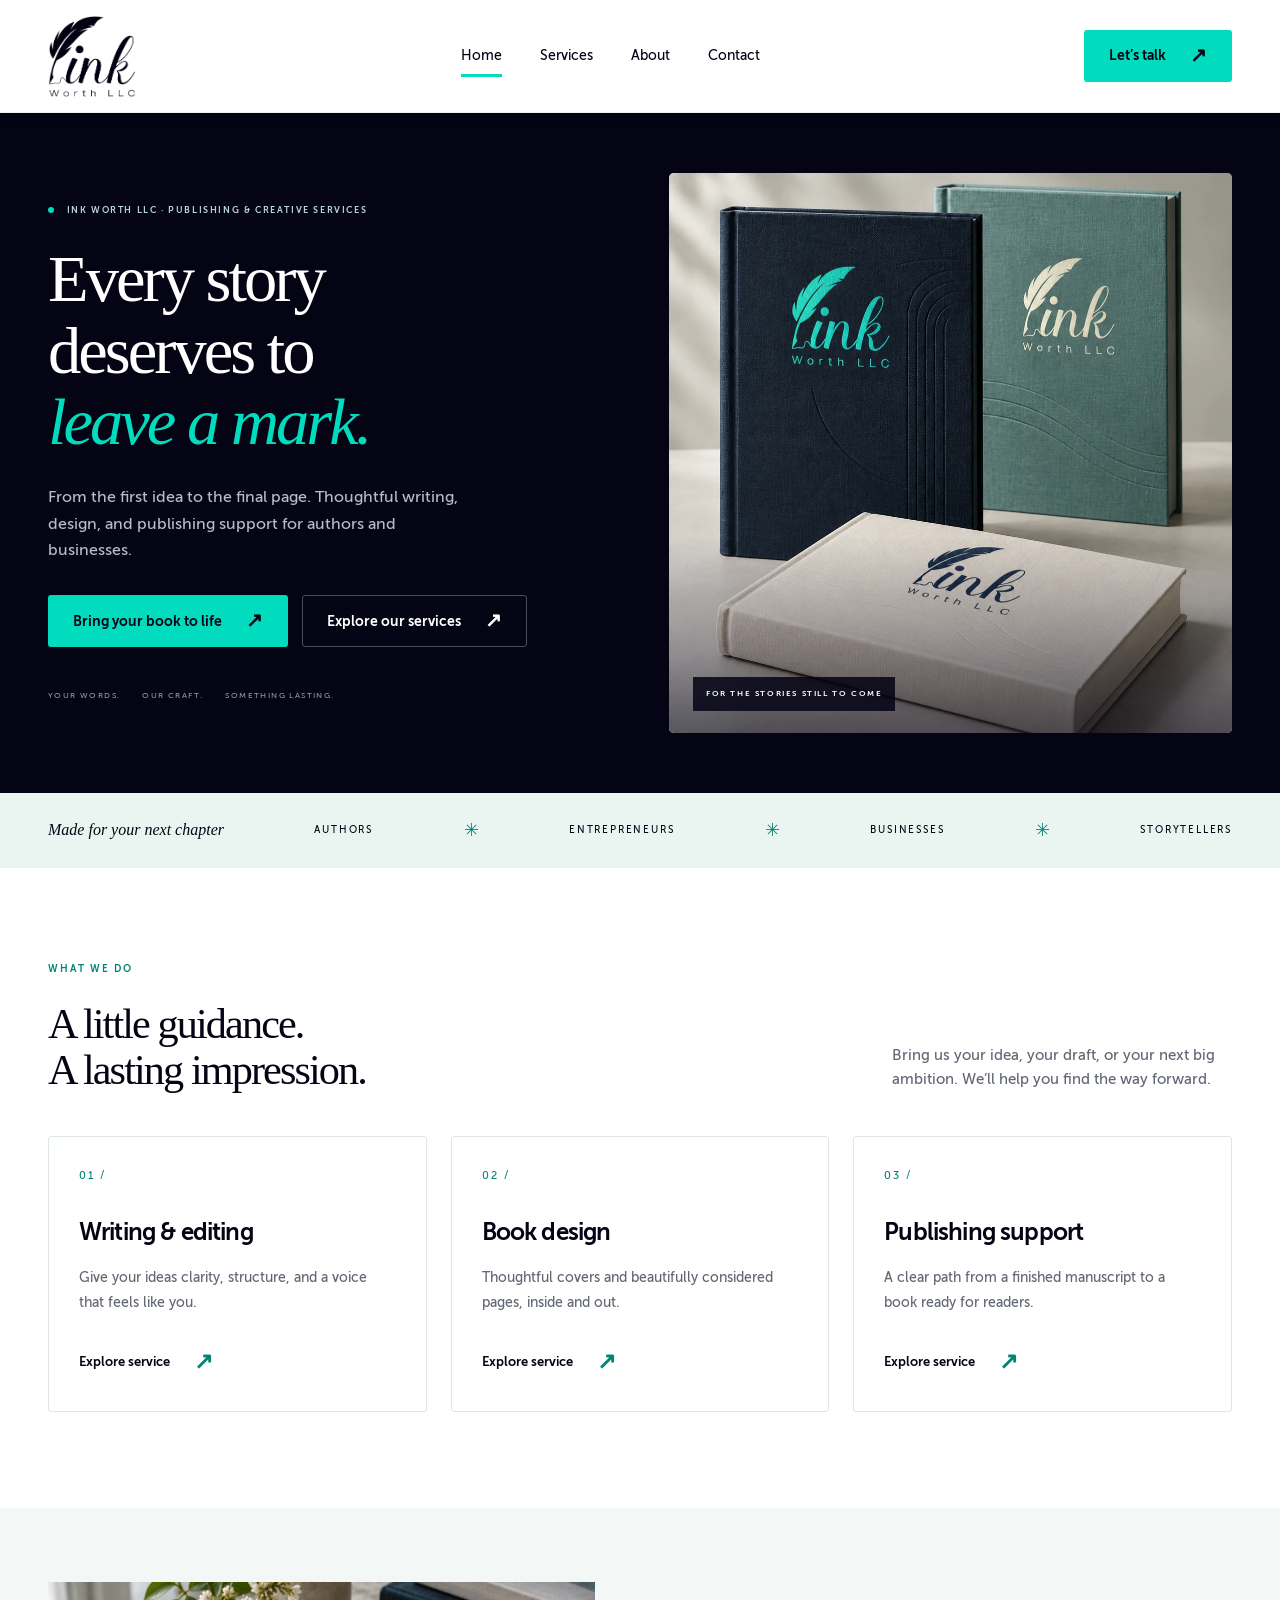
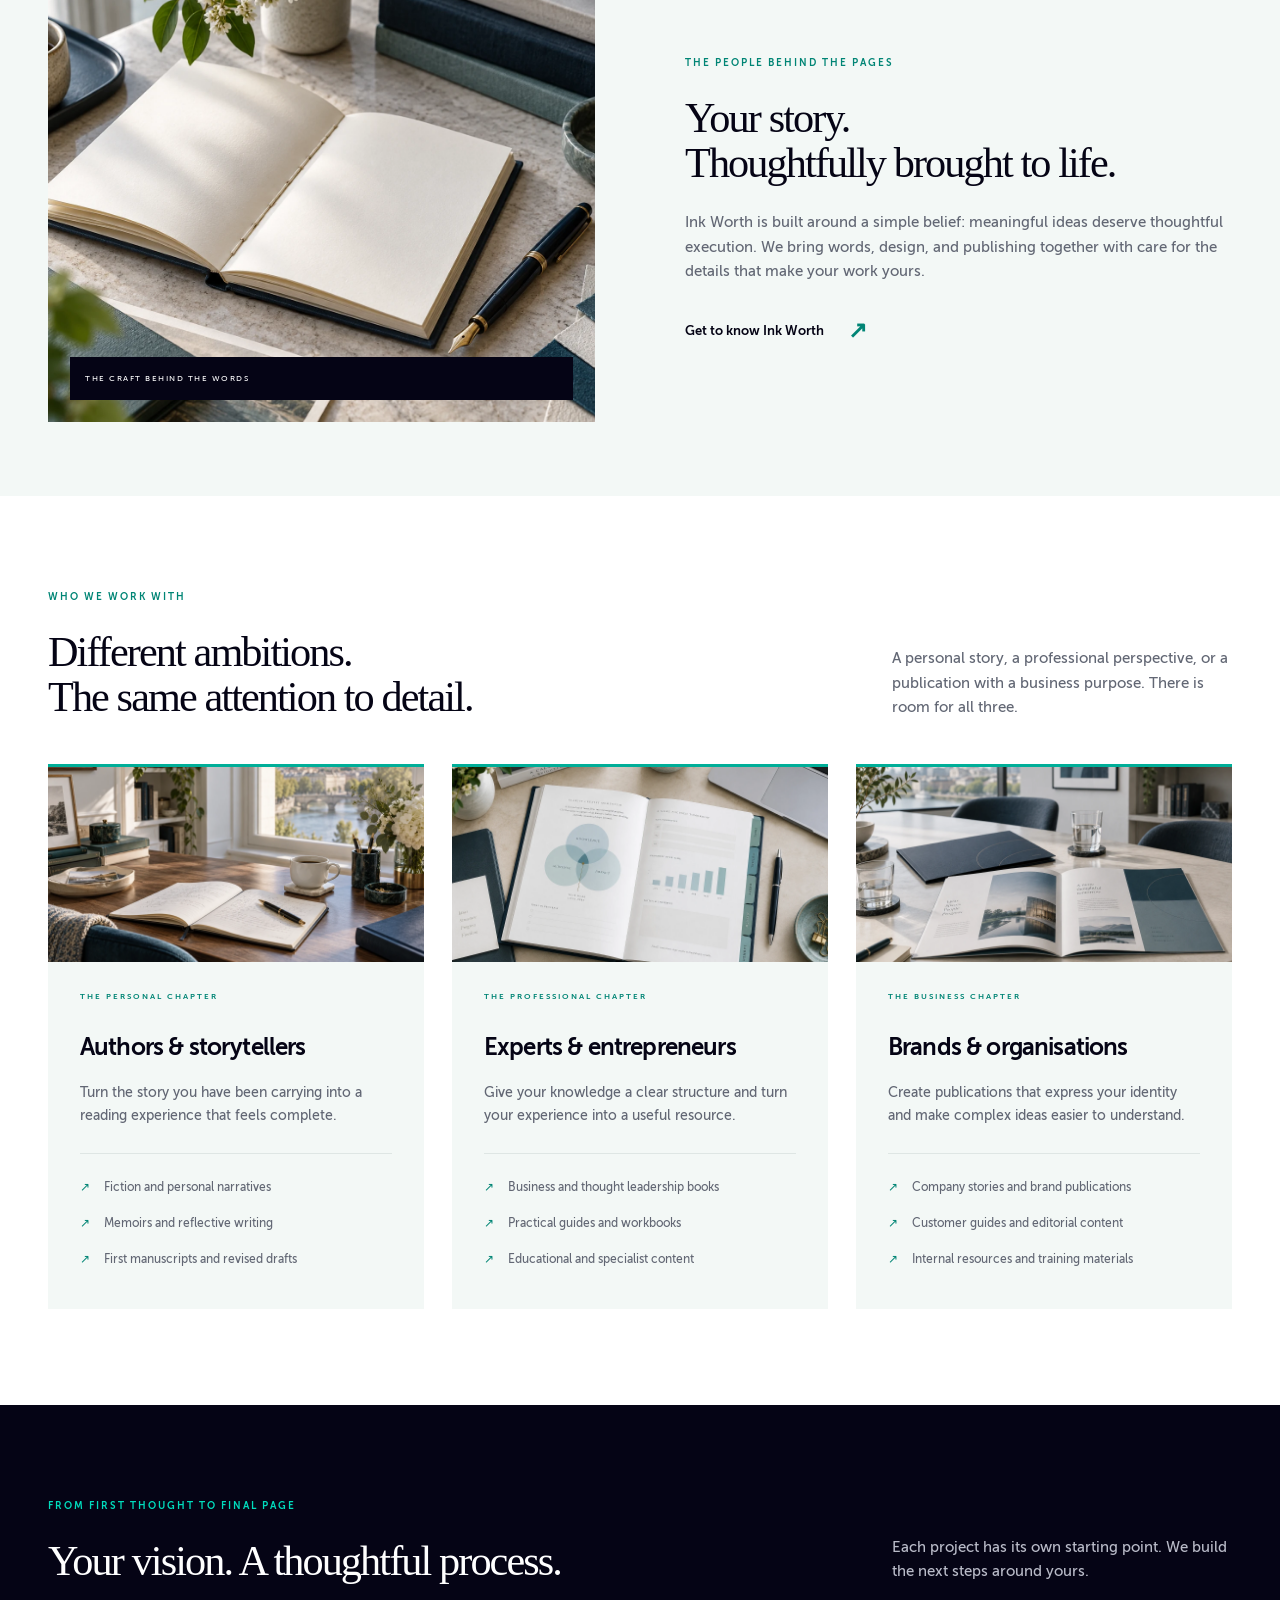
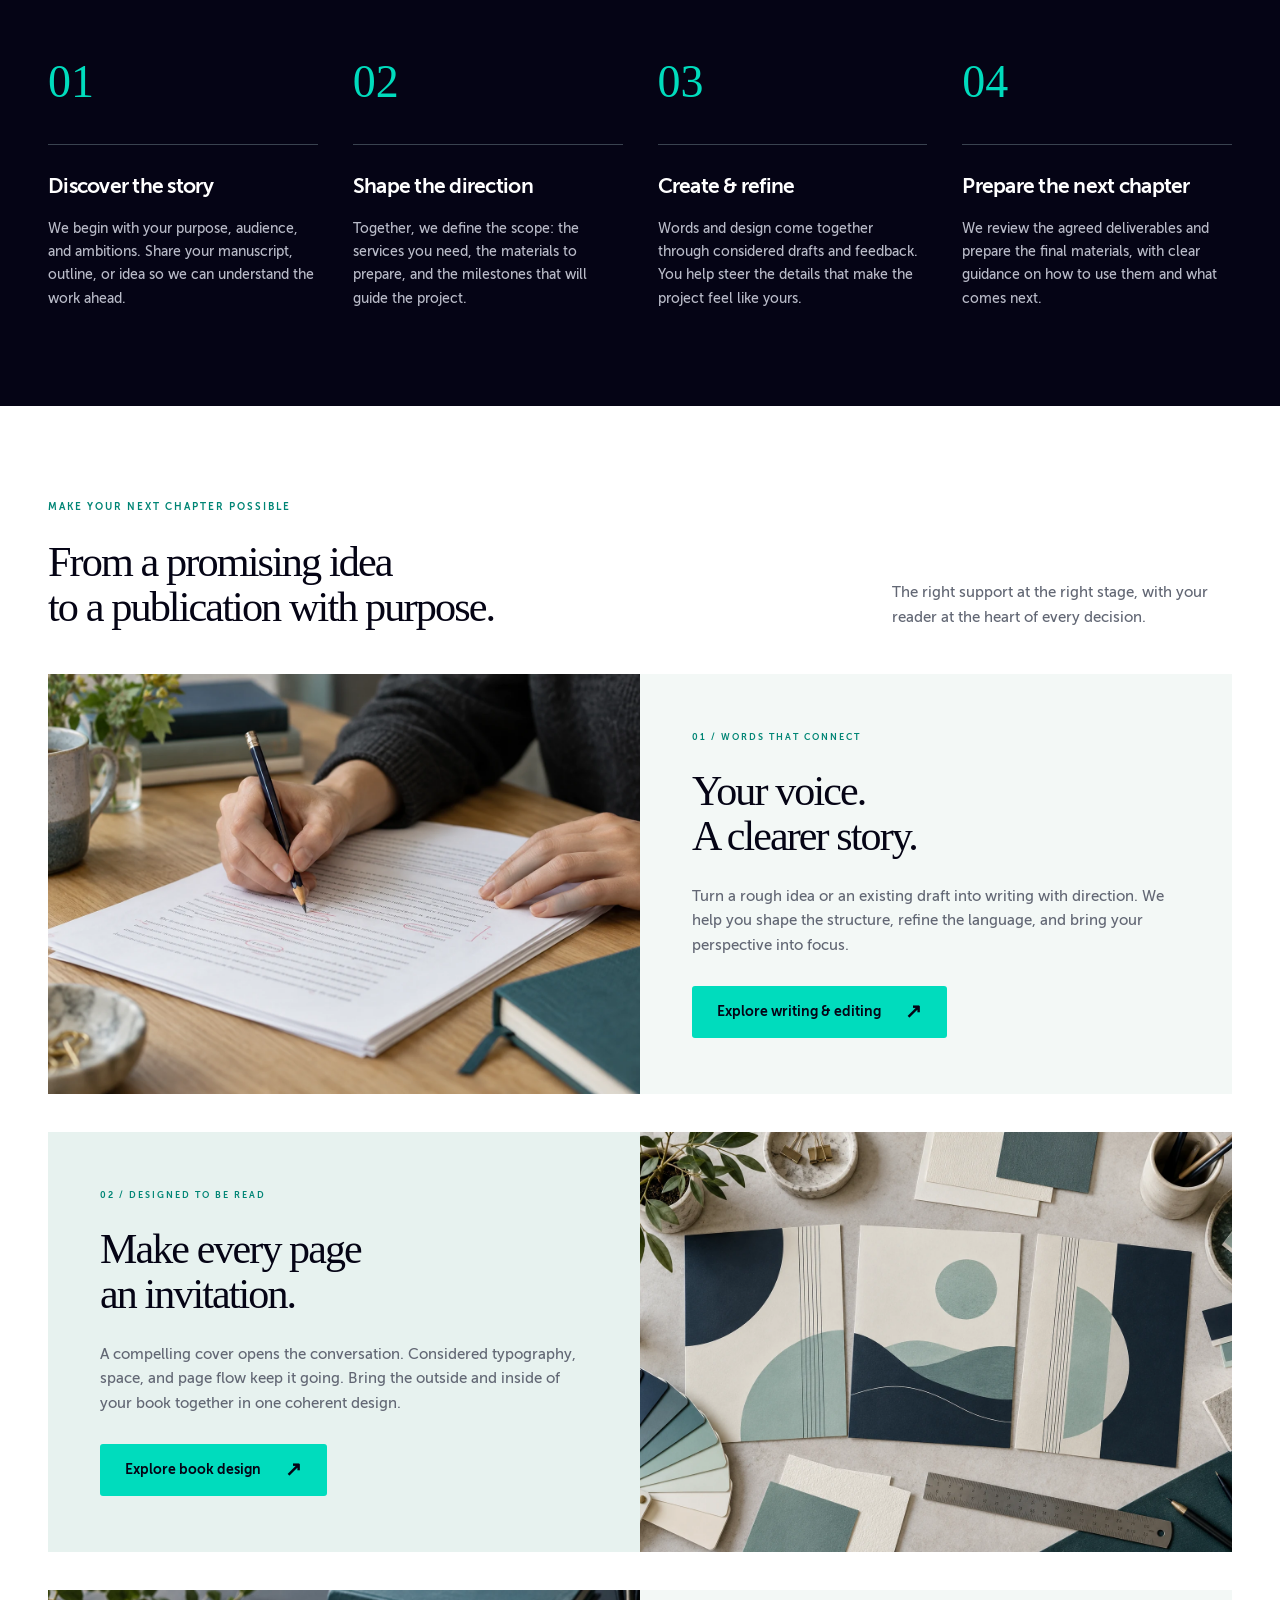
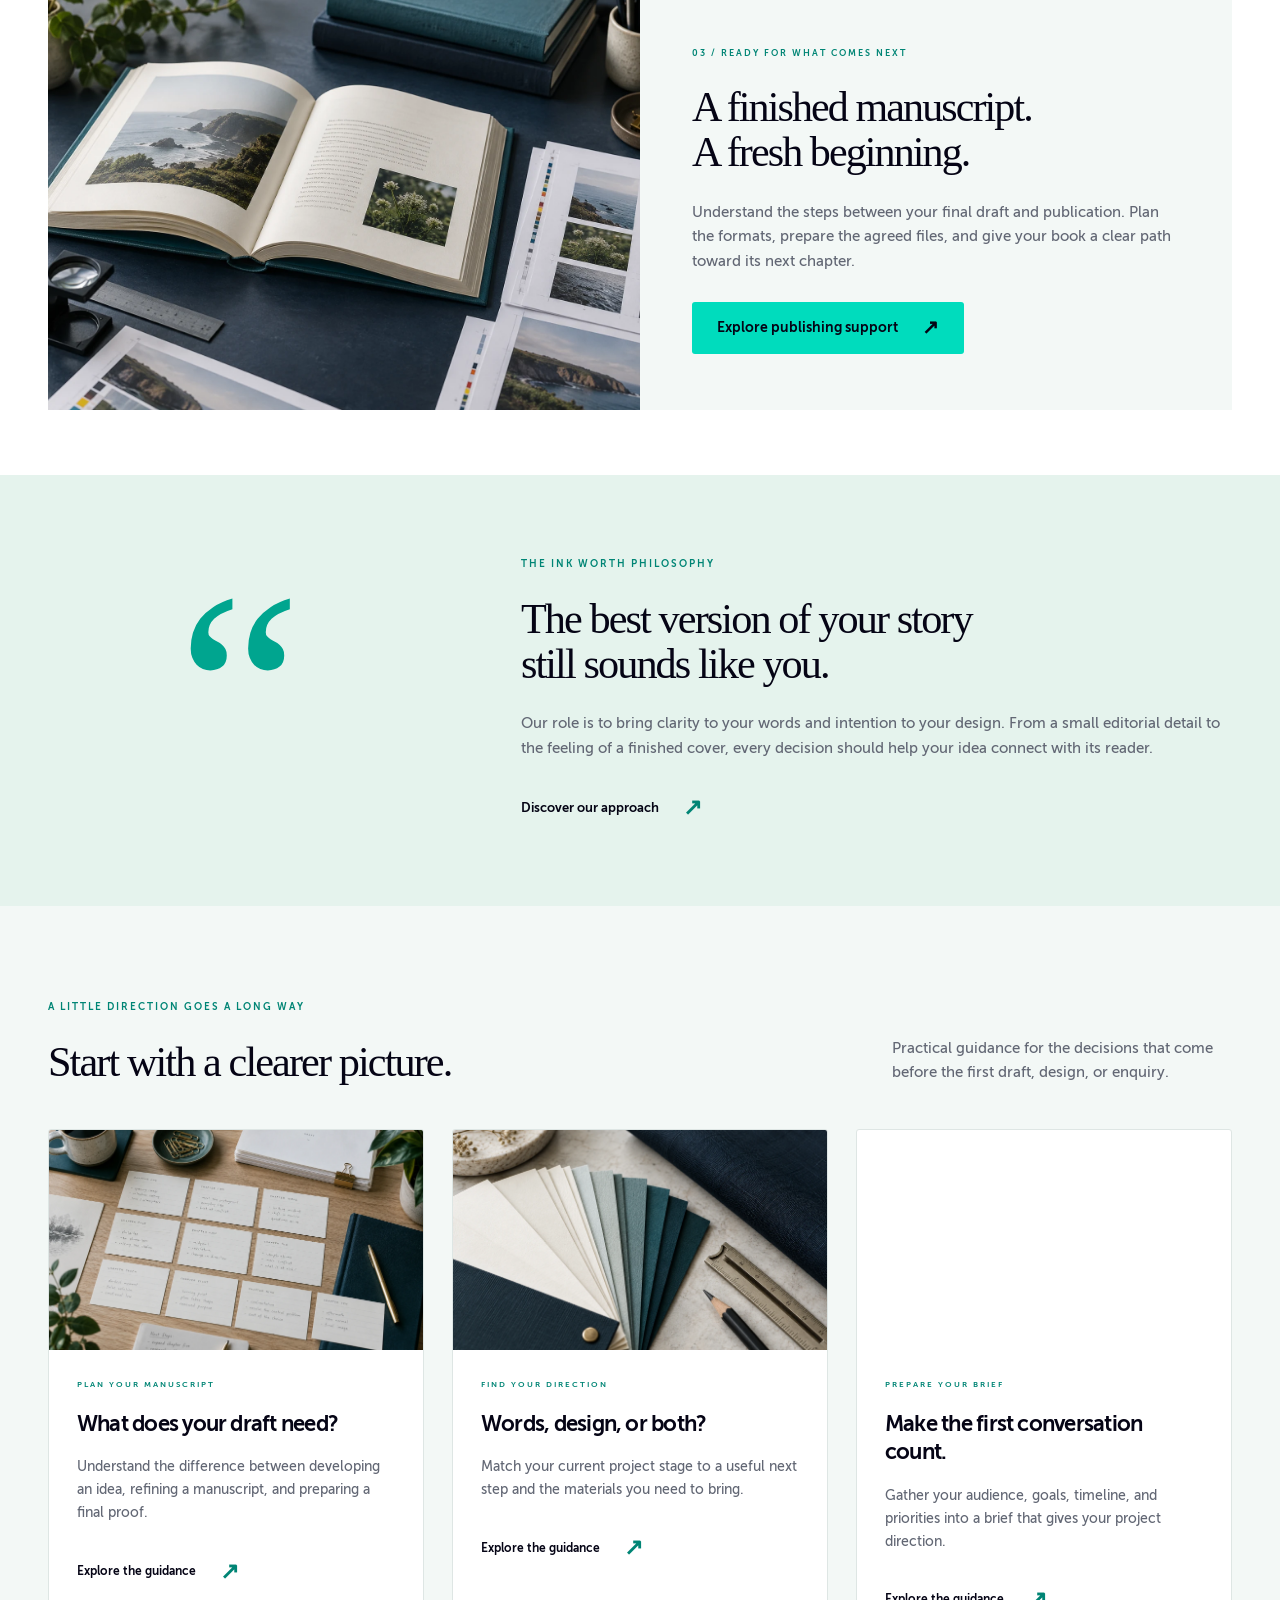
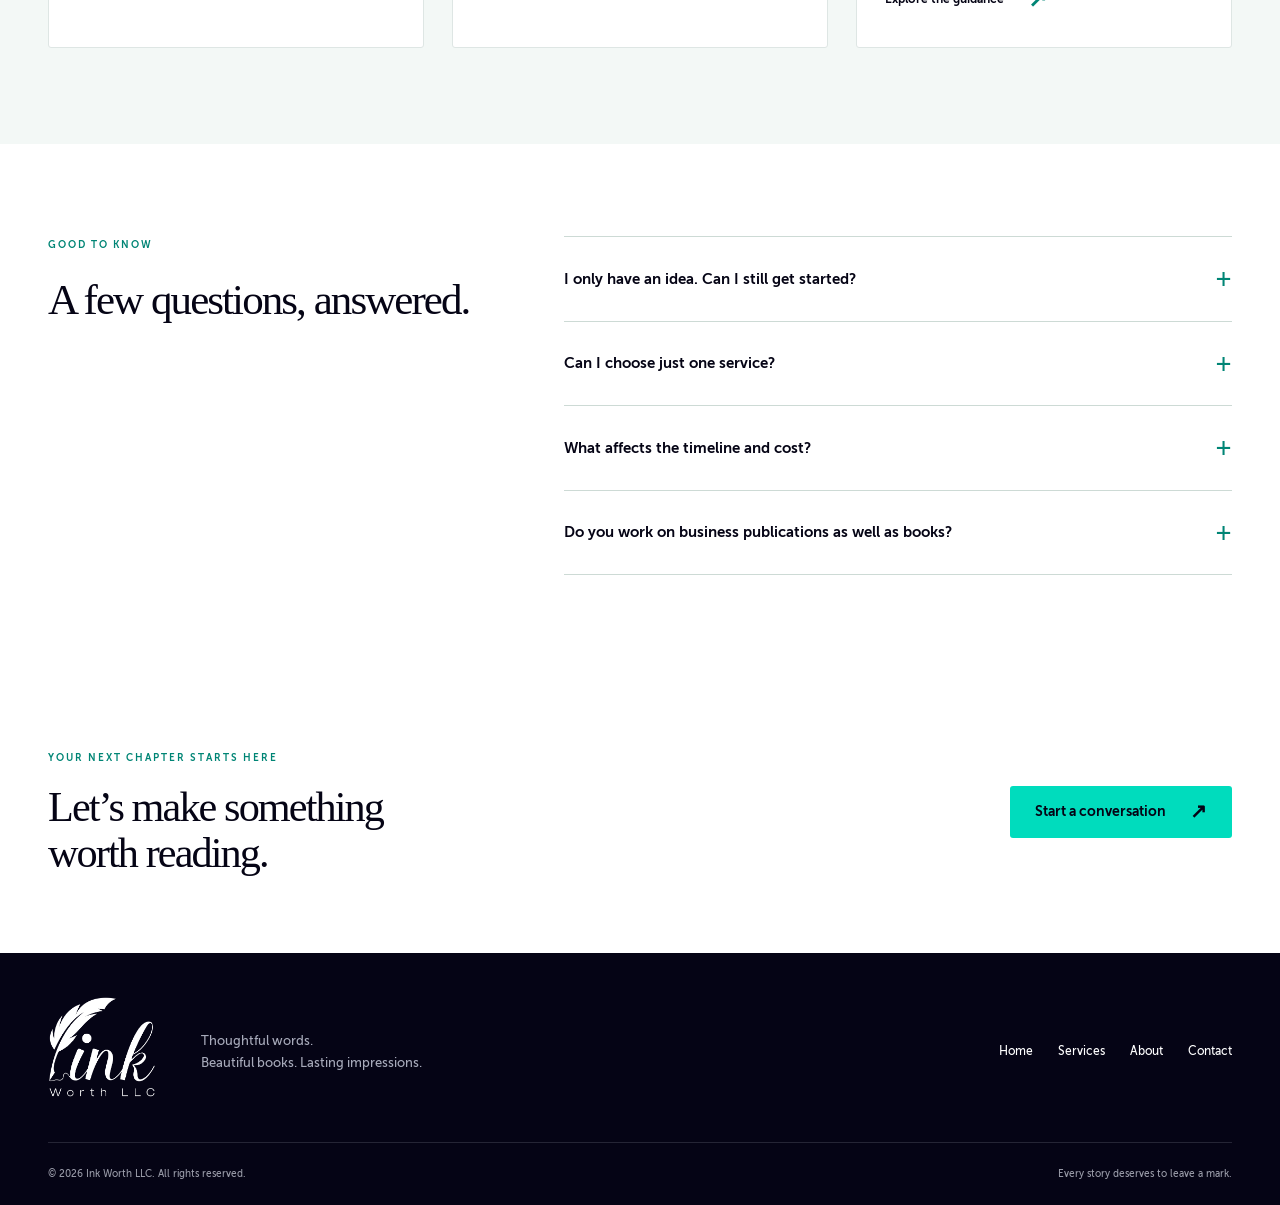
==== commit 97b3cf87: "Keep header fixed and version site assets to refresh cached styles" ====
--- a/index.html
+++ b/index.html
@@ -1,2 +1,2 @@
 <!doctype html>
-<html lang="en"><head><meta charset="utf-8"><meta name="viewport" content="width=device-width, initial-scale=1"><meta name="theme-color" content="#050415"><title>Ink Worth LLC | Every story deserves to leave a mark</title><meta name="description" content="Ink Worth LLC — thoughtful writing, book design, and publishing support for authors and businesses."><link rel="icon" type="image/png" href="assets/brand/favicon.png"><link rel="stylesheet" href="assets/site.css"><script src="assets/site.js" defer></script><link rel="stylesheet" href="assets/details.css"><link rel="stylesheet" href="assets/photography.css"></head><body><a class="skip-link" href="#main">Skip to content</a><header class="site-header"><div class="container header-inner"><a class="logo" href="index.html" aria-label="Ink Worth LLC home"><img src="assets/brand/logo-dark.png" alt="Ink Worth LLC" width="88" height="81"></a><button class="menu-toggle" aria-expanded="false" aria-controls="main-nav">Menu <span aria-hidden="true">☰</span></button><nav id="main-nav" aria-label="Main navigation"><a href="index.html" aria-current="page">Home</a><a href="services.html">Services</a><a href="about.html">About</a><a href="contact.html">Contact</a></nav><a class="button header-cta" href="contact.html">Let’s talk <span aria-hidden="true">↗</span></a></div></header><main id="main"><section class="hero"><div class="container hero-grid"><div class="hero-copy"><span class="eyebrow"><span class="dot"></span> INK WORTH LLC · PUBLISHING & CREATIVE SERVICES</span><h1>Every story<br>deserves to<br><em>leave a mark.</em></h1><p>From the first idea to the final page. Thoughtful writing, design, and publishing support for authors and businesses.</p><div class="hero-actions"><a class="button " href="contact.html">Bring your book to life<span aria-hidden="true">↗</span></a><a class="button secondary" href="services.html">Explore our services<span aria-hidden="true">↗</span></a></div><div class="hero-note"><span>YOUR WORDS.</span><span>OUR CRAFT.</span><span>SOMETHING LASTING.</span></div></div><div class="hero-photograph"><img class="" src="assets/photos/banner-branded.webp" alt="Navy, teal, and ivory clothbound books bearing the Ink Worth LLC logo" width="1122" height="1402" loading="eager" decoding="async" fetchpriority="high"><div class="photo-caption"><span class="eyebrow">FOR THE STORIES STILL TO COME</span><p>Something worth writing.<br>Something worth holding.</p><span class="photo-caption-rule"></span></div></div></div></section><div class="focus-strip"><div class="container"><span>Made for your next chapter</span><span>AUTHORS</span><b>✳</b><span>ENTREPRENEURS</span><b>✳</b><span>BUSINESSES</span><b>✳</b><span>STORYTELLERS</span></div></div><section class="section container"><div class="section-heading"><div><span class="eyebrow">WHAT WE DO</span><h2>A little guidance.<br>A lasting impression.</h2></div><p>Bring us your idea, your draft, or your next big ambition. We’ll help you find the way forward.</p></div><div class="cards"><a class="service-card" href="services.html#writing"><span class="card-number">01 /</span><h3>Writing & editing</h3><p>Give your ideas clarity, structure, and a voice that feels like you.</p><span class="text-link">Explore service <span aria-hidden="true">↗</span></span></a><a class="service-card" href="services.html#design"><span class="card-number">02 /</span><h3>Book design</h3><p>Thoughtful covers and beautifully considered pages, inside and out.</p><span class="text-link">Explore service <span aria-hidden="true">↗</span></span></a><a class="service-card" href="services.html#publishing"><span class="card-number">03 /</span><h3>Publishing support</h3><p>A clear path from a finished manuscript to a book ready for readers.</p><span class="text-link">Explore service <span aria-hidden="true">↗</span></span></a></div></section><section class="about-preview"><div class="container split"><div class="editorial-photo"><img class="" src="assets/photos/editorial-craft.webp" alt="An open stitched book and fountain pen on pale stone" width="1536" height="1024" loading="lazy" decoding="async"><span class="image-label">THE CRAFT BEHIND THE WORDS</span></div><div><span class="eyebrow">THE PEOPLE BEHIND THE PAGES</span><h2>Your story.<br>Thoughtfully brought to life.</h2><p>Ink Worth is built around a simple belief: meaningful ideas deserve thoughtful execution. We bring words, design, and publishing together with care for the details that make your work yours.</p><a class="text-link" href="about.html">Get to know Ink Worth <span aria-hidden="true">↗</span></a></div></div></section><section class="section container"><div class="section-heading"><div><span class="eyebrow">WHO WE WORK WITH</span><h2>Different ambitions.<br>The same attention to detail.</h2></div><p>A personal story, a professional perspective, or a publication with a business purpose. There is room for all three.</p></div><div class="audience-grid"><article class="audience-card"><div class="audience-photo"><img class="" src="assets/photos/author-desk.webp" alt="A quiet author workspace beside a sunlit window" width="1536" height="1024" loading="lazy" decoding="async"></div><span class="eyebrow">THE PERSONAL CHAPTER</span><h3>Authors & storytellers</h3><p>Turn the story you have been carrying into a reading experience that feels complete.</p><ul class="check-list"><li>Fiction and personal narratives</li><li>Memoirs and reflective writing</li><li>First manuscripts and revised drafts</li></ul></article><article class="audience-card"><div class="audience-photo"><img class="" src="assets/photos/expert-workbook.webp" alt="A structured workbook with teal tabs and a laptop" width="1536" height="1024" loading="lazy" decoding="async"></div><span class="eyebrow">THE PROFESSIONAL CHAPTER</span><h3>Experts & entrepreneurs</h3><p>Give your knowledge a clear structure and turn your experience into a useful resource.</p><ul class="check-list"><li>Business and thought leadership books</li><li>Practical guides and workbooks</li><li>Educational and specialist content</li></ul></article><article class="audience-card"><div class="audience-photo"><img class="" src="assets/photos/brand-publication.webp" alt="An editorial brochure and presentation folder on a meeting table" width="1536" height="1024" loading="lazy" decoding="async"></div><span class="eyebrow">THE BUSINESS CHAPTER</span><h3>Brands & organisations</h3><p>Create publications that express your identity and make complex ideas easier to understand.</p><ul class="check-list"><li>Company stories and brand publications</li><li>Customer guides and editorial content</li><li>Internal resources and training materials</li></ul></article></div></section><section class="journey section"><div class="container"><div class="section-heading"><div><span class="eyebrow">FROM FIRST THOUGHT TO FINAL PAGE</span><h2>Your vision. A thoughtful process.</h2></div><p>Each project has its own starting point. We build the next steps around yours.</p></div><div class="journey-grid"><article class="journey-step"><span class="step-index">01</span><h3>Discover the story</h3><p>We begin with your purpose, audience, and ambitions. Share your manuscript, outline, or idea so we can understand the work ahead.</p></article><article class="journey-step"><span class="step-index">02</span><h3>Shape the direction</h3><p>Together, we define the scope: the services you need, the materials to prepare, and the milestones that will guide the project.</p></article><article class="journey-step"><span class="step-index">03</span><h3>Create & refine</h3><p>Words and design come together through considered drafts and feedback. You help steer the details that make the project feel like yours.</p></article><article class="journey-step"><span class="step-index">04</span><h3>Prepare the next chapter</h3><p>We review the agreed deliverables and prepare the final materials, with clear guidance on how to use them and what comes next.</p></article></div></div></section><section class="section container feature-collection"><div class="section-heading"><div><span class="eyebrow">MAKE YOUR NEXT CHAPTER POSSIBLE</span><h2>From a promising idea<br>to a publication with purpose.</h2></div><p>The right support at the right stage, with your reader at the heart of every decision.</p></div><section class="photo-feature "><div class="feature-photo"><img class="" src="assets/photos/manuscript-editing.webp" alt="An editor reviewing a manuscript with a pencil" width="1536" height="1024" loading="lazy" decoding="async"></div><div class="feature-copy"><span class="eyebrow">01 / WORDS THAT CONNECT</span><h2>Your voice.<br>A clearer story.</h2><p>Turn a rough idea or an existing draft into writing with direction. We help you shape the structure, refine the language, and bring your perspective into focus.</p><a class="button" href="services.html#writing">Explore writing & editing<span aria-hidden="true">↗</span></a></div></section><section class="photo-feature reverse"><div class="feature-photo"><img class="" src="assets/photos/cover-design.webp" alt="Navy and teal cover concepts arranged with paper and color samples" width="1536" height="1024" loading="lazy" decoding="async"></div><div class="feature-copy"><span class="eyebrow">02 / DESIGNED TO BE READ</span><h2>Make every page<br>an invitation.</h2><p>A compelling cover opens the conversation. Considered typography, space, and page flow keep it going. Bring the outside and inside of your book together in one coherent design.</p><a class="button" href="services.html#design">Explore book design<span aria-hidden="true">↗</span></a></div></section><section class="photo-feature "><div class="feature-photo"><img class="" src="assets/photos/publishing-proof.webp" alt="An open hardcover book and publication proofs on a navy workbench" width="1536" height="1024" loading="lazy" decoding="async"></div><div class="feature-copy"><span class="eyebrow">03 / READY FOR WHAT COMES NEXT</span><h2>A finished manuscript.<br>A fresh beginning.</h2><p>Understand the steps between your final draft and publication. Plan the formats, prepare the agreed files, and give your book a clear path toward its next chapter.</p><a class="button" href="services.html#publishing">Explore publishing support<span aria-hidden="true">↗</span></a></div></section></section><section class="editorial-band"><div class="container split"><span class="large-quote" aria-hidden="true">“</span><div><span class="eyebrow">THE INK WORTH PHILOSOPHY</span><h2>The best version of your story<br>still sounds like you.</h2><p>Our role is to bring clarity to your words and intention to your design. From a small editorial detail to the feeling of a finished cover, every decision should help your idea connect with its reader.</p><a class="text-link" href="about.html">Discover our approach <span aria-hidden="true">↗</span></a></div></div></section><section class="resource-section section"><div class="container"><div class="section-heading"><div><span class="eyebrow">A LITTLE DIRECTION GOES A LONG WAY</span><h2>Start with a clearer picture.</h2></div><p>Practical guidance for the decisions that come before the first draft, design, or enquiry.</p></div><div class="resource-grid"><a class="resource-card" href="services.html#writing"><div class="resource-image"><img class="" src="assets/photos/draft-planning.webp" alt="Index cards arranged into a book outline" width="1536" height="1024" loading="lazy" decoding="async"></div><div class="resource-copy"><span class="eyebrow">PLAN YOUR MANUSCRIPT</span><h3>What does your draft need?</h3><p>Understand the difference between developing an idea, refining a manuscript, and preparing a final proof.</p><span class="text-link">Explore the guidance <span aria-hidden="true">↗</span></span></div></a><a class="resource-card" href="services.html#project-stage"><div class="resource-image"><img class="" src="assets/photos/design-direction.webp" alt="Paper and binding cloth samples for book design" width="1536" height="1024" loading="lazy" decoding="async"></div><div class="resource-copy"><span class="eyebrow">FIND YOUR DIRECTION</span><h3>Words, design, or both?</h3><p>Match your current project stage to a useful next step and the materials you need to bring.</p><span class="text-link">Explore the guidance <span aria-hidden="true">↗</span></span></div></a><a class="resource-card" href="contact.html#prepare-brief"><div class="resource-image"><img class="" src="assets/photos/project-brief.webp" alt="A project brief, reading glasses, and a teal notebook" width="1536" height="1024" loading="lazy" decoding="async"></div><div class="resource-copy"><span class="eyebrow">PREPARE YOUR BRIEF</span><h3>Make the first conversation count.</h3><p>Gather your audience, goals, timeline, and priorities into a brief that gives your project direction.</p><span class="text-link">Explore the guidance <span aria-hidden="true">↗</span></span></div></a></div></div></section><section class="section container faq-section"><div class="section-heading"><div><span class="eyebrow">GOOD TO KNOW</span><h2>A few questions, answered.</h2></div></div><div class="faq-list"><details><summary>I only have an idea. Can I still get started?<span aria-hidden="true">+</span></summary><div class="faq-answer"><p>Yes. A short outline, a few notes, or a description of your audience is a useful starting point. The first step is to clarify what you want to create and identify the support that would help you move forward.</p></div></details><details><summary>Can I choose just one service?<span aria-hidden="true">+</span></summary><div class="faq-answer"><p>You can discuss a focused piece of work, such as editing an existing draft or designing a cover, as well as support across several stages. The scope is agreed around your project.</p></div></details><details><summary>What affects the timeline and cost?<span aria-hidden="true">+</span></summary><div class="faq-answer"><p>Manuscript length, its current condition, design complexity, required formats, and the amount of revision all affect the scope. Share these details and any target date so the work can be planned realistically.</p></div></details><details><summary>Do you work on business publications as well as books?<span aria-hidden="true">+</span></summary><div class="faq-answer"><p>The same care for words and design applies to business guides, workbooks, brand stories, and educational materials. Tell us the purpose and who will read it so we can discuss the right approach.</p></div></details></div></section><section class="cta container"><div><span class="eyebrow">YOUR NEXT CHAPTER STARTS HERE</span><h2>Let’s make something<br>worth reading.</h2></div><a class="button " href="contact.html">Start a conversation<span aria-hidden="true">↗</span></a></section></main><footer><div class="container footer-top"><a href="index.html" aria-label="Ink Worth LLC home"><img src="assets/brand/logo-light.png" width="108" height="100" alt="Ink Worth LLC"></a><p>Thoughtful words.<br>Beautiful books. Lasting impressions.</p><nav aria-label="Footer navigation"><a href="index.html" aria-current="page">Home</a><a href="services.html">Services</a><a href="about.html">About</a><a href="contact.html">Contact</a></nav></div><div class="container footer-bottom"><span>© 2026 Ink Worth LLC. All rights reserved.</span><span>Every story deserves to leave a mark.</span></div></footer></body></html>+<html lang="en"><head><meta charset="utf-8"><meta name="viewport" content="width=device-width, initial-scale=1"><meta name="theme-color" content="#050415"><title>Ink Worth LLC | Every story deserves to leave a mark</title><meta name="description" content="Ink Worth LLC — thoughtful writing, book design, and publishing support for authors and businesses."><link rel="icon" type="image/png" href="assets/brand/favicon.png"><link rel="stylesheet" href="assets/site.css?v=e520fa69f256"><script src="assets/site.js?v=d0f9c4a4ef50" defer></script><link rel="stylesheet" href="assets/details.css?v=f002b928646e"><link rel="stylesheet" href="assets/photography.css?v=c23709136837"></head><body><a class="skip-link" href="#main">Skip to content</a><header class="site-header"><div class="container header-inner"><a class="logo" href="index.html" aria-label="Ink Worth LLC home"><img src="assets/brand/logo-dark.png" alt="Ink Worth LLC" width="88" height="81"></a><button class="menu-toggle" aria-expanded="false" aria-controls="main-nav">Menu <span aria-hidden="true">☰</span></button><nav id="main-nav" aria-label="Main navigation"><a href="index.html" aria-current="page">Home</a><a href="services.html">Services</a><a href="about.html">About</a><a href="contact.html">Contact</a></nav><a class="button header-cta" href="contact.html">Let’s talk <span aria-hidden="true">↗</span></a></div></header><main id="main"><section class="hero"><div class="container hero-grid"><div class="hero-copy"><span class="eyebrow"><span class="dot"></span> INK WORTH LLC · PUBLISHING & CREATIVE SERVICES</span><h1>Every story<br>deserves to<br><em>leave a mark.</em></h1><p>From the first idea to the final page. Thoughtful writing, design, and publishing support for authors and businesses.</p><div class="hero-actions"><a class="button " href="contact.html">Bring your book to life<span aria-hidden="true">↗</span></a><a class="button secondary" href="services.html">Explore our services<span aria-hidden="true">↗</span></a></div><div class="hero-note"><span>YOUR WORDS.</span><span>OUR CRAFT.</span><span>SOMETHING LASTING.</span></div></div><div class="hero-photograph"><img class="" src="assets/photos/banner-branded.webp" alt="Navy, teal, and ivory clothbound books bearing the Ink Worth LLC logo" width="1122" height="1402" loading="eager" decoding="async" fetchpriority="high"><div class="photo-caption"><span class="eyebrow">FOR THE STORIES STILL TO COME</span><p>Something worth writing.<br>Something worth holding.</p><span class="photo-caption-rule"></span></div></div></div></section><div class="focus-strip"><div class="container"><span>Made for your next chapter</span><span>AUTHORS</span><b>✳</b><span>ENTREPRENEURS</span><b>✳</b><span>BUSINESSES</span><b>✳</b><span>STORYTELLERS</span></div></div><section class="section container"><div class="section-heading"><div><span class="eyebrow">WHAT WE DO</span><h2>A little guidance.<br>A lasting impression.</h2></div><p>Bring us your idea, your draft, or your next big ambition. We’ll help you find the way forward.</p></div><div class="cards"><a class="service-card" href="services.html#writing"><span class="card-number">01 /</span><h3>Writing & editing</h3><p>Give your ideas clarity, structure, and a voice that feels like you.</p><span class="text-link">Explore service <span aria-hidden="true">↗</span></span></a><a class="service-card" href="services.html#design"><span class="card-number">02 /</span><h3>Book design</h3><p>Thoughtful covers and beautifully considered pages, inside and out.</p><span class="text-link">Explore service <span aria-hidden="true">↗</span></span></a><a class="service-card" href="services.html#publishing"><span class="card-number">03 /</span><h3>Publishing support</h3><p>A clear path from a finished manuscript to a book ready for readers.</p><span class="text-link">Explore service <span aria-hidden="true">↗</span></span></a></div></section><section class="about-preview"><div class="container split"><div class="editorial-photo"><img class="" src="assets/photos/editorial-craft.webp" alt="An open stitched book and fountain pen on pale stone" width="1536" height="1024" loading="lazy" decoding="async"><span class="image-label">THE CRAFT BEHIND THE WORDS</span></div><div><span class="eyebrow">THE PEOPLE BEHIND THE PAGES</span><h2>Your story.<br>Thoughtfully brought to life.</h2><p>Ink Worth is built around a simple belief: meaningful ideas deserve thoughtful execution. We bring words, design, and publishing together with care for the details that make your work yours.</p><a class="text-link" href="about.html">Get to know Ink Worth <span aria-hidden="true">↗</span></a></div></div></section><section class="section container"><div class="section-heading"><div><span class="eyebrow">WHO WE WORK WITH</span><h2>Different ambitions.<br>The same attention to detail.</h2></div><p>A personal story, a professional perspective, or a publication with a business purpose. There is room for all three.</p></div><div class="audience-grid"><article class="audience-card"><div class="audience-photo"><img class="" src="assets/photos/author-desk.webp" alt="A quiet author workspace beside a sunlit window" width="1536" height="1024" loading="lazy" decoding="async"></div><span class="eyebrow">THE PERSONAL CHAPTER</span><h3>Authors & storytellers</h3><p>Turn the story you have been carrying into a reading experience that feels complete.</p><ul class="check-list"><li>Fiction and personal narratives</li><li>Memoirs and reflective writing</li><li>First manuscripts and revised drafts</li></ul></article><article class="audience-card"><div class="audience-photo"><img class="" src="assets/photos/expert-workbook.webp" alt="A structured workbook with teal tabs and a laptop" width="1536" height="1024" loading="lazy" decoding="async"></div><span class="eyebrow">THE PROFESSIONAL CHAPTER</span><h3>Experts & entrepreneurs</h3><p>Give your knowledge a clear structure and turn your experience into a useful resource.</p><ul class="check-list"><li>Business and thought leadership books</li><li>Practical guides and workbooks</li><li>Educational and specialist content</li></ul></article><article class="audience-card"><div class="audience-photo"><img class="" src="assets/photos/brand-publication.webp" alt="An editorial brochure and presentation folder on a meeting table" width="1536" height="1024" loading="lazy" decoding="async"></div><span class="eyebrow">THE BUSINESS CHAPTER</span><h3>Brands & organisations</h3><p>Create publications that express your identity and make complex ideas easier to understand.</p><ul class="check-list"><li>Company stories and brand publications</li><li>Customer guides and editorial content</li><li>Internal resources and training materials</li></ul></article></div></section><section class="journey section"><div class="container"><div class="section-heading"><div><span class="eyebrow">FROM FIRST THOUGHT TO FINAL PAGE</span><h2>Your vision. A thoughtful process.</h2></div><p>Each project has its own starting point. We build the next steps around yours.</p></div><div class="journey-grid"><article class="journey-step"><span class="step-index">01</span><h3>Discover the story</h3><p>We begin with your purpose, audience, and ambitions. Share your manuscript, outline, or idea so we can understand the work ahead.</p></article><article class="journey-step"><span class="step-index">02</span><h3>Shape the direction</h3><p>Together, we define the scope: the services you need, the materials to prepare, and the milestones that will guide the project.</p></article><article class="journey-step"><span class="step-index">03</span><h3>Create & refine</h3><p>Words and design come together through considered drafts and feedback. You help steer the details that make the project feel like yours.</p></article><article class="journey-step"><span class="step-index">04</span><h3>Prepare the next chapter</h3><p>We review the agreed deliverables and prepare the final materials, with clear guidance on how to use them and what comes next.</p></article></div></div></section><section class="section container feature-collection"><div class="section-heading"><div><span class="eyebrow">MAKE YOUR NEXT CHAPTER POSSIBLE</span><h2>From a promising idea<br>to a publication with purpose.</h2></div><p>The right support at the right stage, with your reader at the heart of every decision.</p></div><section class="photo-feature "><div class="feature-photo"><img class="" src="assets/photos/manuscript-editing.webp" alt="An editor reviewing a manuscript with a pencil" width="1536" height="1024" loading="lazy" decoding="async"></div><div class="feature-copy"><span class="eyebrow">01 / WORDS THAT CONNECT</span><h2>Your voice.<br>A clearer story.</h2><p>Turn a rough idea or an existing draft into writing with direction. We help you shape the structure, refine the language, and bring your perspective into focus.</p><a class="button" href="services.html#writing">Explore writing & editing<span aria-hidden="true">↗</span></a></div></section><section class="photo-feature reverse"><div class="feature-photo"><img class="" src="assets/photos/cover-design.webp" alt="Navy and teal cover concepts arranged with paper and color samples" width="1536" height="1024" loading="lazy" decoding="async"></div><div class="feature-copy"><span class="eyebrow">02 / DESIGNED TO BE READ</span><h2>Make every page<br>an invitation.</h2><p>A compelling cover opens the conversation. Considered typography, space, and page flow keep it going. Bring the outside and inside of your book together in one coherent design.</p><a class="button" href="services.html#design">Explore book design<span aria-hidden="true">↗</span></a></div></section><section class="photo-feature "><div class="feature-photo"><img class="" src="assets/photos/publishing-proof.webp" alt="An open hardcover book and publication proofs on a navy workbench" width="1536" height="1024" loading="lazy" decoding="async"></div><div class="feature-copy"><span class="eyebrow">03 / READY FOR WHAT COMES NEXT</span><h2>A finished manuscript.<br>A fresh beginning.</h2><p>Understand the steps between your final draft and publication. Plan the formats, prepare the agreed files, and give your book a clear path toward its next chapter.</p><a class="button" href="services.html#publishing">Explore publishing support<span aria-hidden="true">↗</span></a></div></section></section><section class="editorial-band"><div class="container split"><span class="large-quote" aria-hidden="true">“</span><div><span class="eyebrow">THE INK WORTH PHILOSOPHY</span><h2>The best version of your story<br>still sounds like you.</h2><p>Our role is to bring clarity to your words and intention to your design. From a small editorial detail to the feeling of a finished cover, every decision should help your idea connect with its reader.</p><a class="text-link" href="about.html">Discover our approach <span aria-hidden="true">↗</span></a></div></div></section><section class="resource-section section"><div class="container"><div class="section-heading"><div><span class="eyebrow">A LITTLE DIRECTION GOES A LONG WAY</span><h2>Start with a clearer picture.</h2></div><p>Practical guidance for the decisions that come before the first draft, design, or enquiry.</p></div><div class="resource-grid"><a class="resource-card" href="services.html#writing"><div class="resource-image"><img class="" src="assets/photos/draft-planning.webp" alt="Index cards arranged into a book outline" width="1536" height="1024" loading="lazy" decoding="async"></div><div class="resource-copy"><span class="eyebrow">PLAN YOUR MANUSCRIPT</span><h3>What does your draft need?</h3><p>Understand the difference between developing an idea, refining a manuscript, and preparing a final proof.</p><span class="text-link">Explore the guidance <span aria-hidden="true">↗</span></span></div></a><a class="resource-card" href="services.html#project-stage"><div class="resource-image"><img class="" src="assets/photos/design-direction.webp" alt="Paper and binding cloth samples for book design" width="1536" height="1024" loading="lazy" decoding="async"></div><div class="resource-copy"><span class="eyebrow">FIND YOUR DIRECTION</span><h3>Words, design, or both?</h3><p>Match your current project stage to a useful next step and the materials you need to bring.</p><span class="text-link">Explore the guidance <span aria-hidden="true">↗</span></span></div></a><a class="resource-card" href="contact.html#prepare-brief"><div class="resource-image"><img class="" src="assets/photos/project-brief.webp" alt="A project brief, reading glasses, and a teal notebook" width="1536" height="1024" loading="lazy" decoding="async"></div><div class="resource-copy"><span class="eyebrow">PREPARE YOUR BRIEF</span><h3>Make the first conversation count.</h3><p>Gather your audience, goals, timeline, and priorities into a brief that gives your project direction.</p><span class="text-link">Explore the guidance <span aria-hidden="true">↗</span></span></div></a></div></div></section><section class="section container faq-section"><div class="section-heading"><div><span class="eyebrow">GOOD TO KNOW</span><h2>A few questions, answered.</h2></div></div><div class="faq-list"><details><summary>I only have an idea. Can I still get started?<span aria-hidden="true">+</span></summary><div class="faq-answer"><p>Yes. A short outline, a few notes, or a description of your audience is a useful starting point. The first step is to clarify what you want to create and identify the support that would help you move forward.</p></div></details><details><summary>Can I choose just one service?<span aria-hidden="true">+</span></summary><div class="faq-answer"><p>You can discuss a focused piece of work, such as editing an existing draft or designing a cover, as well as support across several stages. The scope is agreed around your project.</p></div></details><details><summary>What affects the timeline and cost?<span aria-hidden="true">+</span></summary><div class="faq-answer"><p>Manuscript length, its current condition, design complexity, required formats, and the amount of revision all affect the scope. Share these details and any target date so the work can be planned realistically.</p></div></details><details><summary>Do you work on business publications as well as books?<span aria-hidden="true">+</span></summary><div class="faq-answer"><p>The same care for words and design applies to business guides, workbooks, brand stories, and educational materials. Tell us the purpose and who will read it so we can discuss the right approach.</p></div></details></div></section><section class="cta container"><div><span class="eyebrow">YOUR NEXT CHAPTER STARTS HERE</span><h2>Let’s make something<br>worth reading.</h2></div><a class="button " href="contact.html">Start a conversation<span aria-hidden="true">↗</span></a></section></main><footer><div class="container footer-top"><a href="index.html" aria-label="Ink Worth LLC home"><img src="assets/brand/logo-light.png" width="108" height="100" alt="Ink Worth LLC"></a><p>Thoughtful words.<br>Beautiful books. Lasting impressions.</p><nav aria-label="Footer navigation"><a href="index.html" aria-current="page">Home</a><a href="services.html">Services</a><a href="about.html">About</a><a href="contact.html">Contact</a></nav></div><div class="container footer-bottom"><span>© 2026 Ink Worth LLC. All rights reserved.</span><span>Every story deserves to leave a mark.</span></div></footer></body></html>
--- a/assets/site.css
+++ b/assets/site.css
@@ -6,6 +6,8 @@
 @media(max-width:360px){.book-scene{transform:scale(.6);margin-top:-55px;margin-bottom:-75px}.hero-note{font-size:6px;gap:10px}.header-cta{margin-right:14px}}
 :root{--header-height:113px;--sticky-top:calc(var(--header-height) + 20px)}
 html{scroll-padding-top:var(--sticky-top)}
-.site-header{position:sticky;top:0;z-index:100;box-shadow:0 3px 18px #05041508}
+body{padding-top:var(--header-height)}
+.site-header{position:fixed;top:0;left:0;right:0;z-index:1000;background:#fff;box-shadow:0 3px 18px #05041508}
+.skip-link{z-index:1100}
 @media(max-width:760px){:root{--header-height:91px}.header-inner nav{top:100%;max-height:calc(100svh - var(--header-height));overflow-y:auto}}
 @media(prefers-reduced-motion:reduce){html{scroll-behavior:auto}*{transition:none!important}}
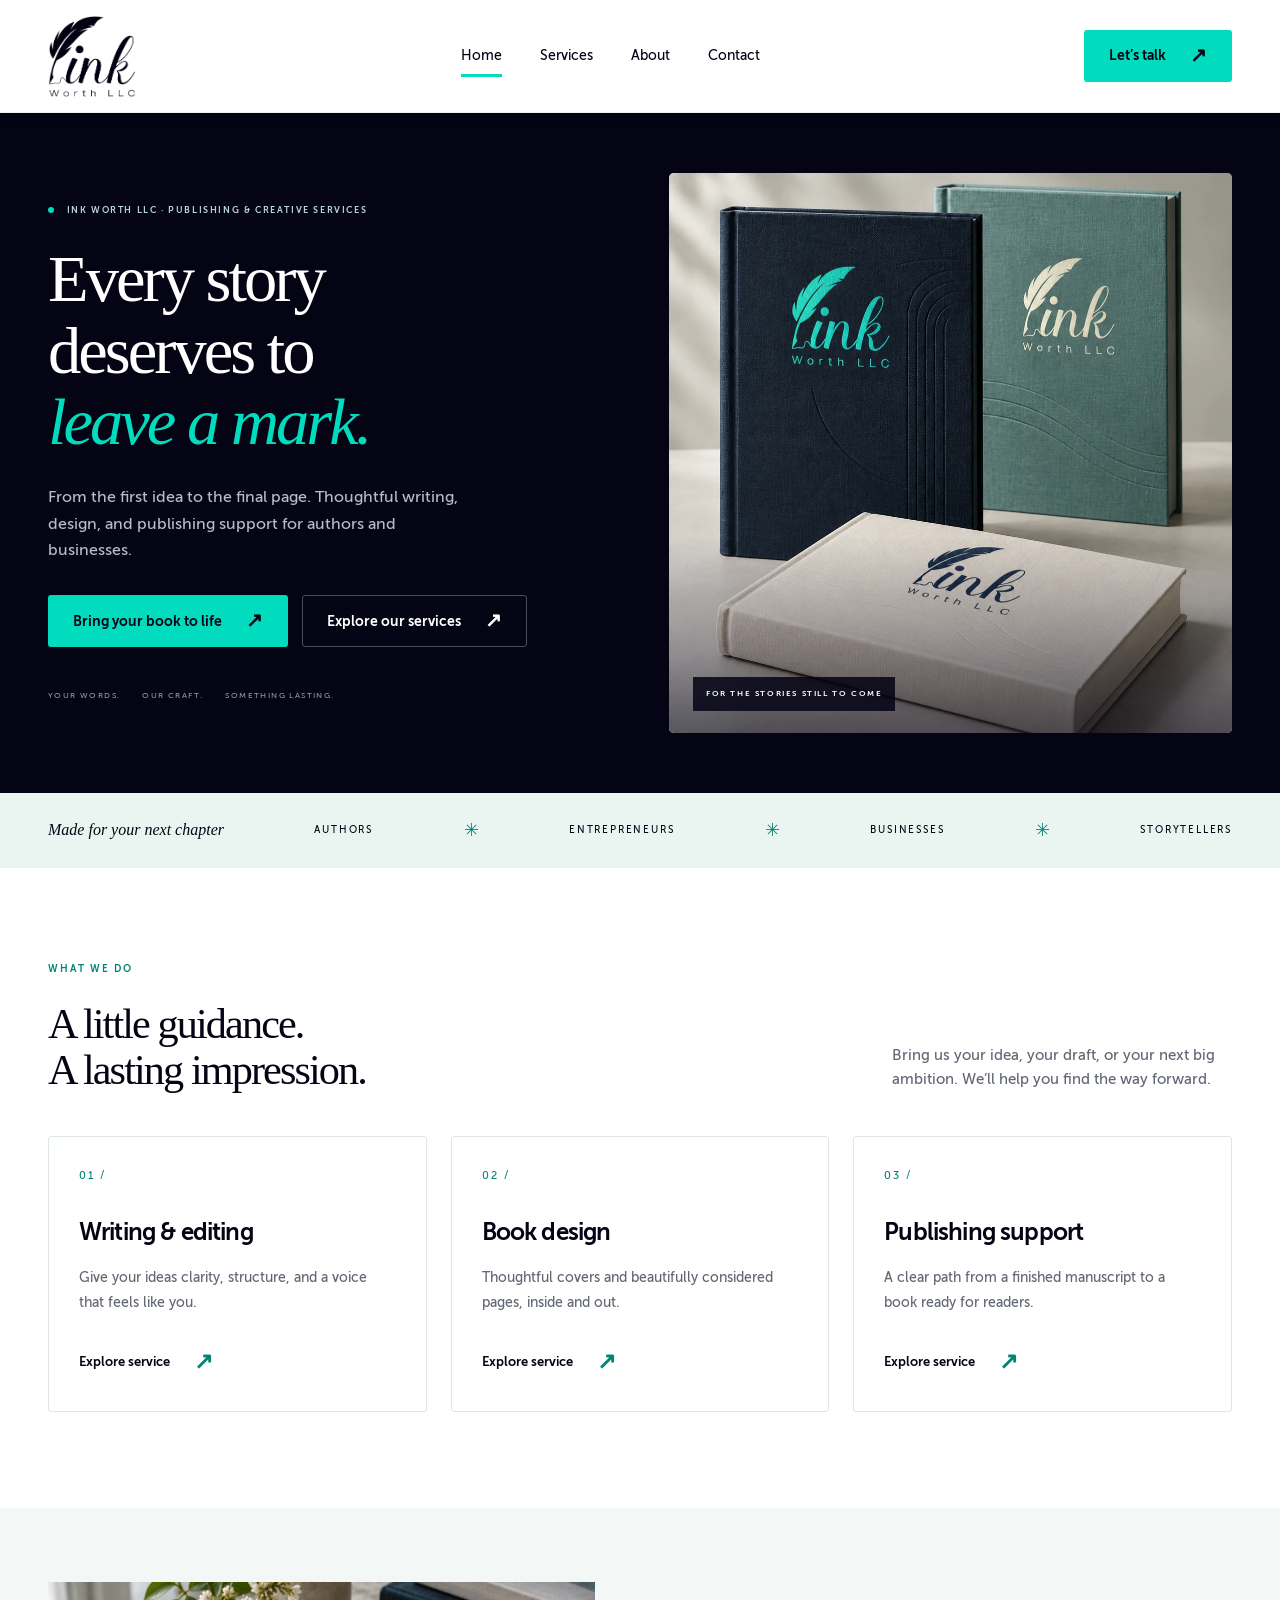
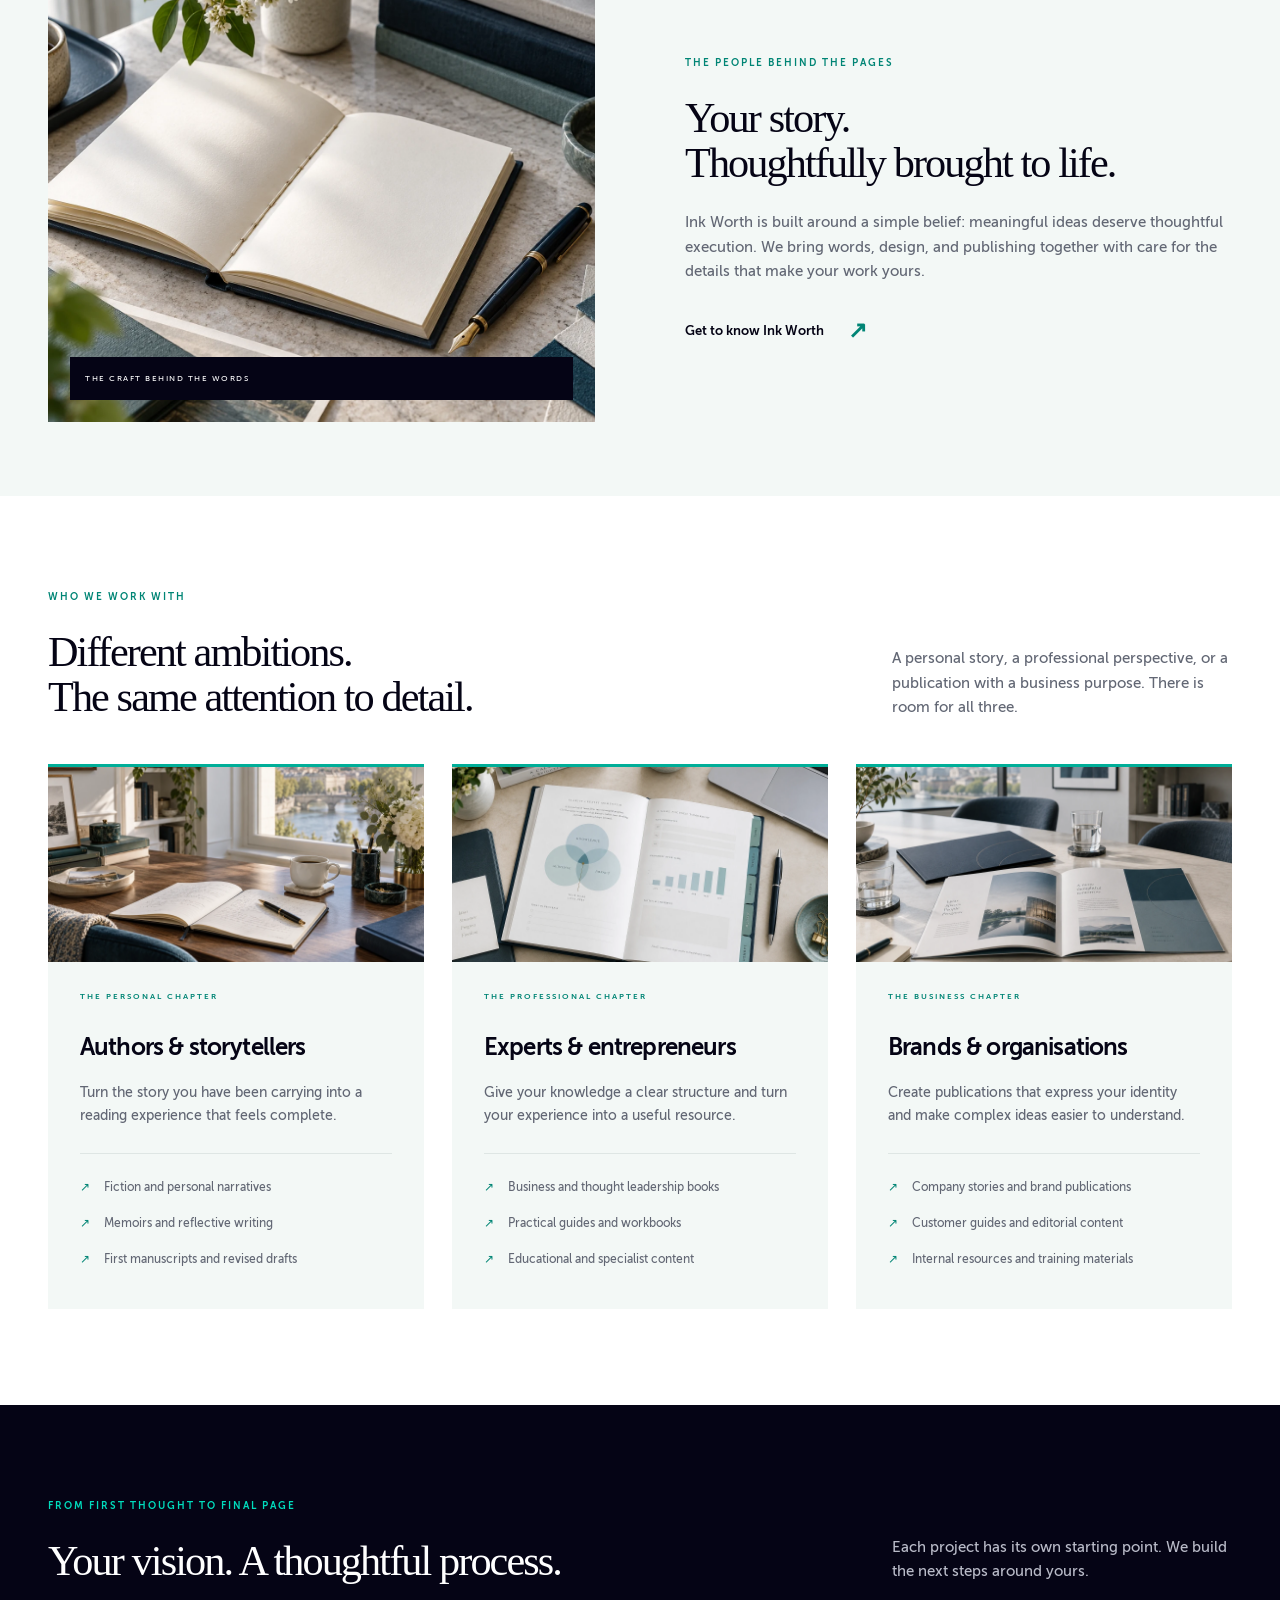
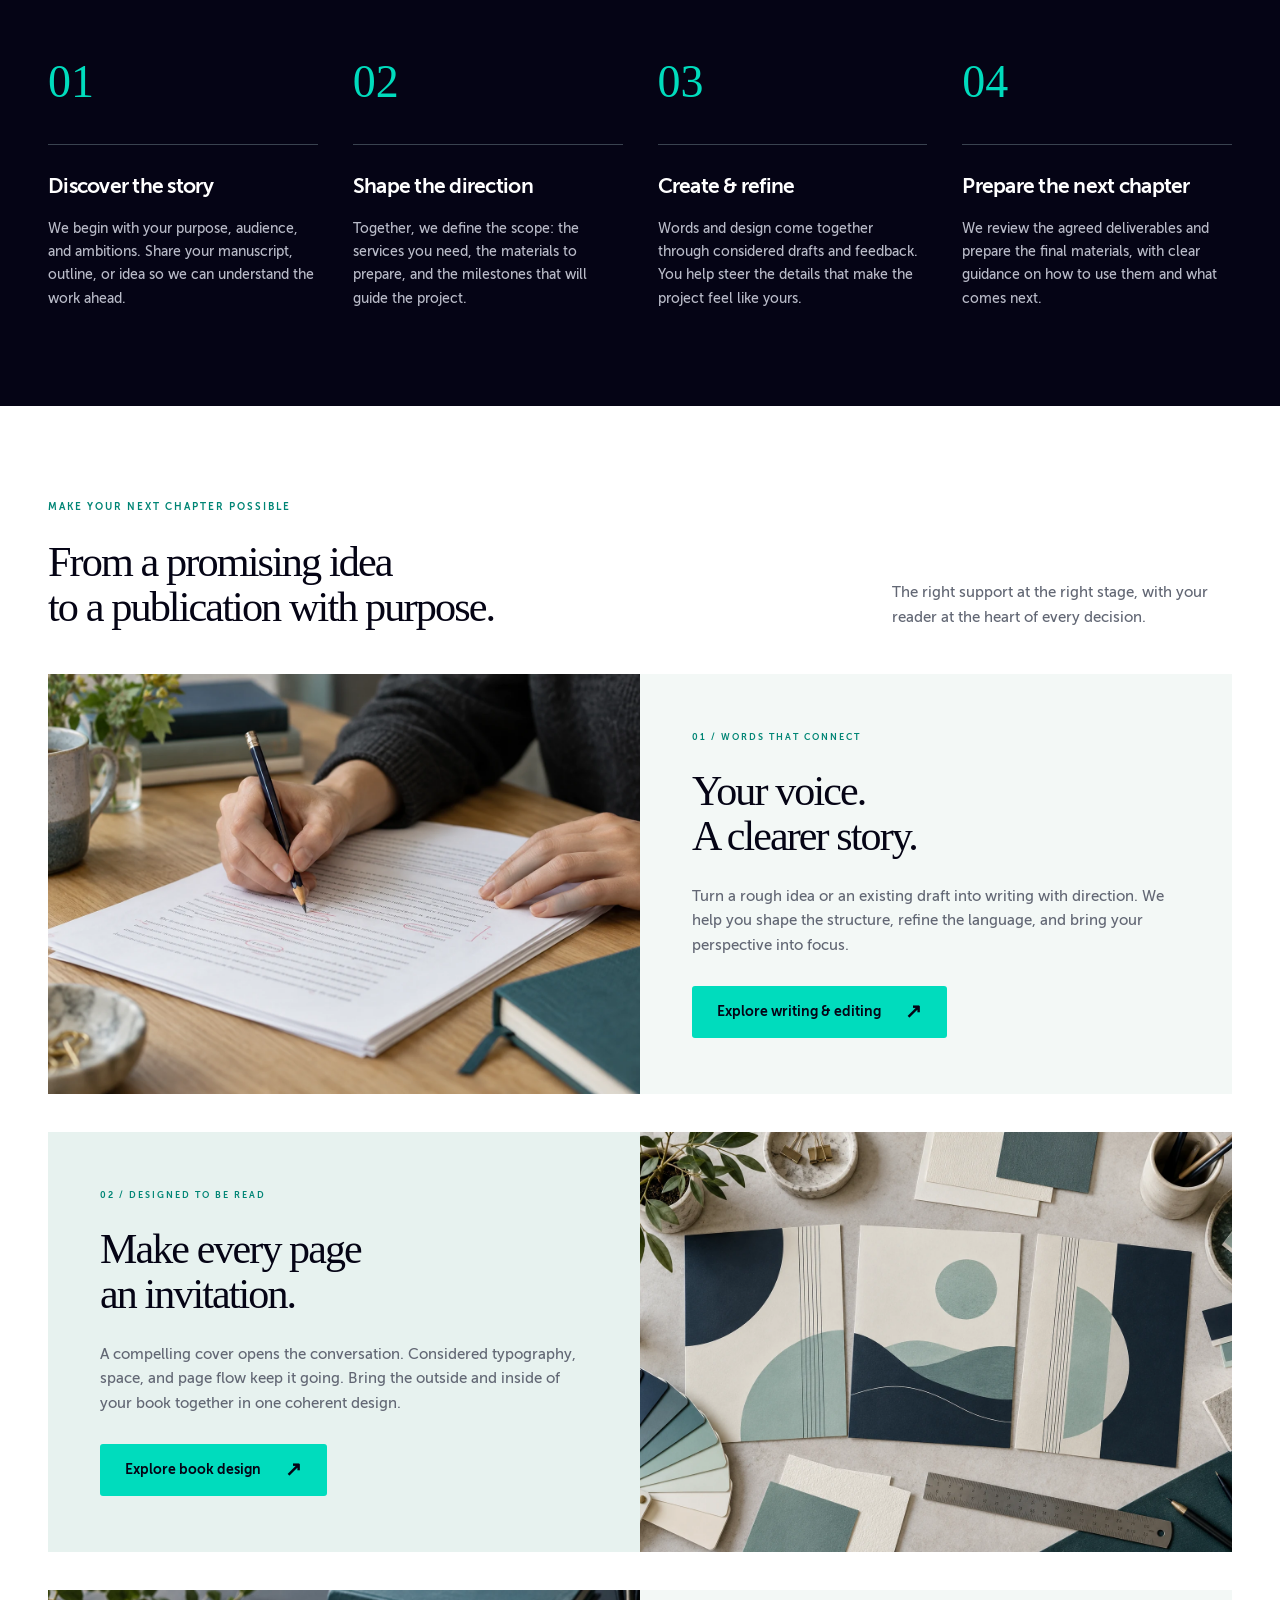
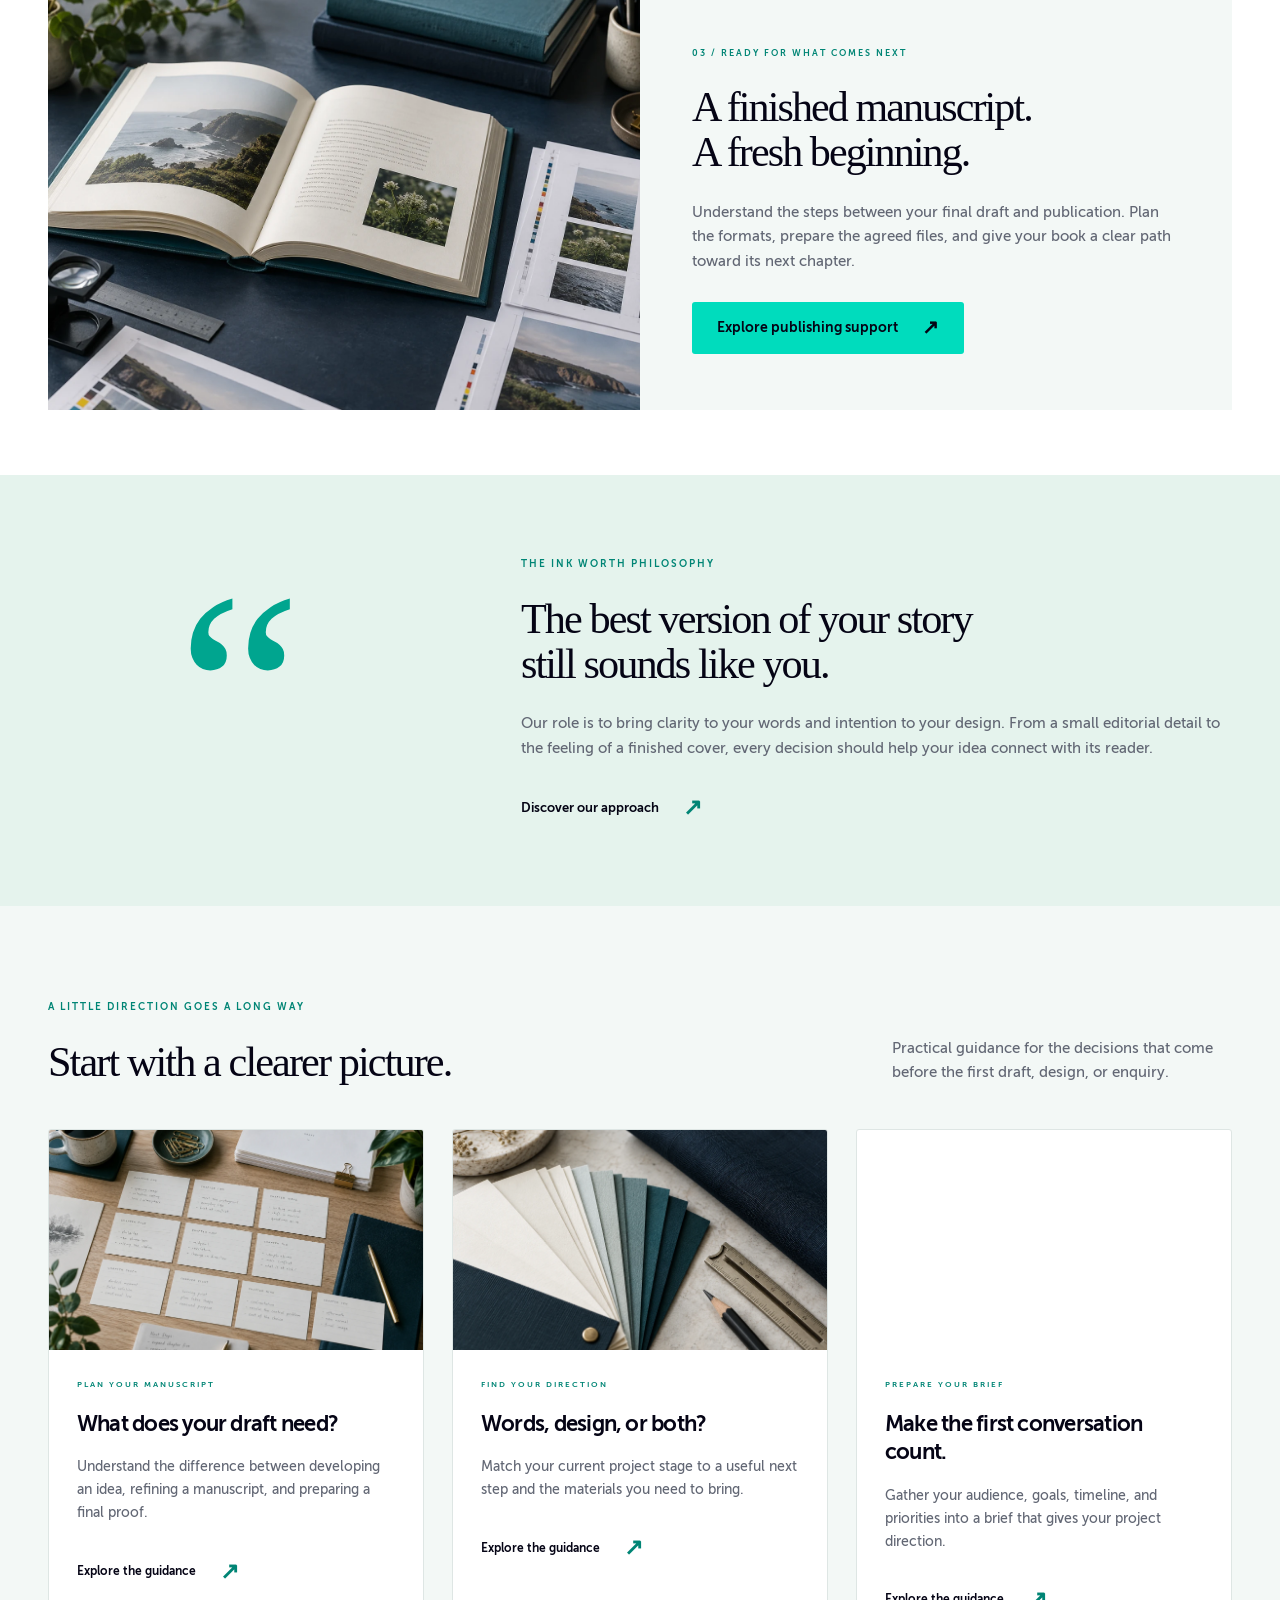
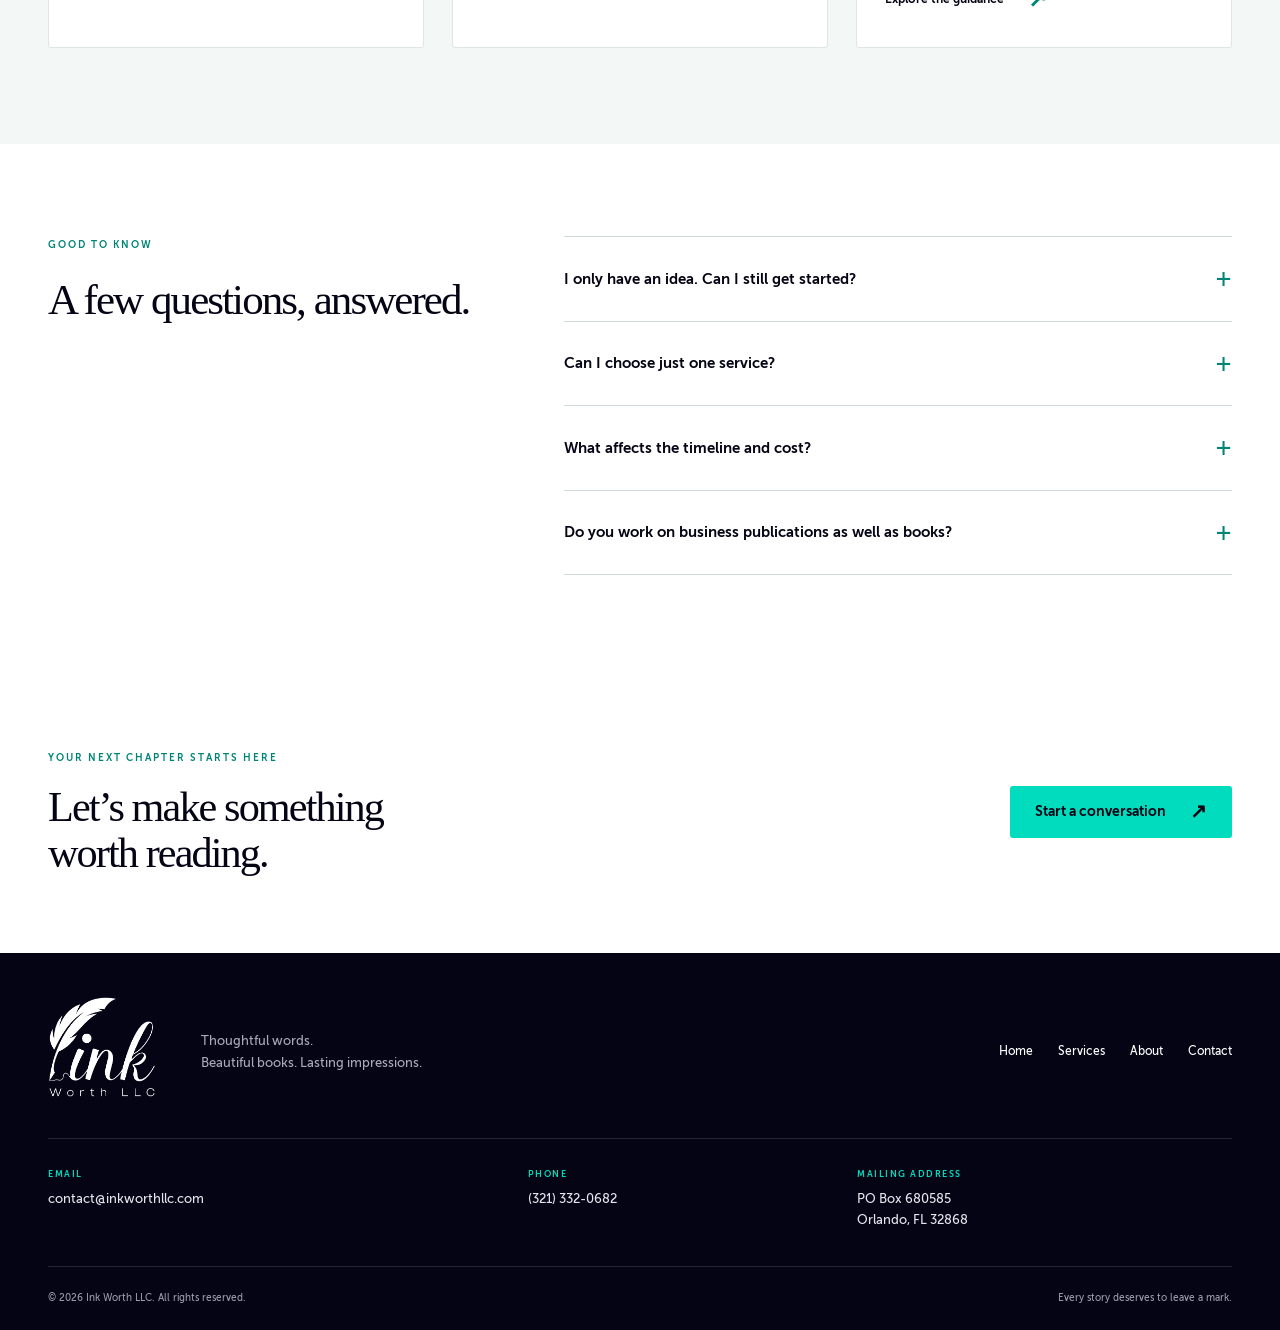
==== commit 78aa6aa6: "Add business contact details and email enquiry preparation" ====
--- a/index.html
+++ b/index.html
@@ -1,2 +1,2 @@
 <!doctype html>
-<html lang="en"><head><meta charset="utf-8"><meta name="viewport" content="width=device-width, initial-scale=1"><meta name="theme-color" content="#050415"><title>Ink Worth LLC | Every story deserves to leave a mark</title><meta name="description" content="Ink Worth LLC — thoughtful writing, book design, and publishing support for authors and businesses."><link rel="icon" type="image/png" href="assets/brand/favicon.png"><link rel="stylesheet" href="assets/site.css?v=e520fa69f256"><script src="assets/site.js?v=d0f9c4a4ef50" defer></script><link rel="stylesheet" href="assets/details.css?v=f002b928646e"><link rel="stylesheet" href="assets/photography.css?v=c23709136837"></head><body><a class="skip-link" href="#main">Skip to content</a><header class="site-header"><div class="container header-inner"><a class="logo" href="index.html" aria-label="Ink Worth LLC home"><img src="assets/brand/logo-dark.png" alt="Ink Worth LLC" width="88" height="81"></a><button class="menu-toggle" aria-expanded="false" aria-controls="main-nav">Menu <span aria-hidden="true">☰</span></button><nav id="main-nav" aria-label="Main navigation"><a href="index.html" aria-current="page">Home</a><a href="services.html">Services</a><a href="about.html">About</a><a href="contact.html">Contact</a></nav><a class="button header-cta" href="contact.html">Let’s talk <span aria-hidden="true">↗</span></a></div></header><main id="main"><section class="hero"><div class="container hero-grid"><div class="hero-copy"><span class="eyebrow"><span class="dot"></span> INK WORTH LLC · PUBLISHING & CREATIVE SERVICES</span><h1>Every story<br>deserves to<br><em>leave a mark.</em></h1><p>From the first idea to the final page. Thoughtful writing, design, and publishing support for authors and businesses.</p><div class="hero-actions"><a class="button " href="contact.html">Bring your book to life<span aria-hidden="true">↗</span></a><a class="button secondary" href="services.html">Explore our services<span aria-hidden="true">↗</span></a></div><div class="hero-note"><span>YOUR WORDS.</span><span>OUR CRAFT.</span><span>SOMETHING LASTING.</span></div></div><div class="hero-photograph"><img class="" src="assets/photos/banner-branded.webp" alt="Navy, teal, and ivory clothbound books bearing the Ink Worth LLC logo" width="1122" height="1402" loading="eager" decoding="async" fetchpriority="high"><div class="photo-caption"><span class="eyebrow">FOR THE STORIES STILL TO COME</span><p>Something worth writing.<br>Something worth holding.</p><span class="photo-caption-rule"></span></div></div></div></section><div class="focus-strip"><div class="container"><span>Made for your next chapter</span><span>AUTHORS</span><b>✳</b><span>ENTREPRENEURS</span><b>✳</b><span>BUSINESSES</span><b>✳</b><span>STORYTELLERS</span></div></div><section class="section container"><div class="section-heading"><div><span class="eyebrow">WHAT WE DO</span><h2>A little guidance.<br>A lasting impression.</h2></div><p>Bring us your idea, your draft, or your next big ambition. We’ll help you find the way forward.</p></div><div class="cards"><a class="service-card" href="services.html#writing"><span class="card-number">01 /</span><h3>Writing & editing</h3><p>Give your ideas clarity, structure, and a voice that feels like you.</p><span class="text-link">Explore service <span aria-hidden="true">↗</span></span></a><a class="service-card" href="services.html#design"><span class="card-number">02 /</span><h3>Book design</h3><p>Thoughtful covers and beautifully considered pages, inside and out.</p><span class="text-link">Explore service <span aria-hidden="true">↗</span></span></a><a class="service-card" href="services.html#publishing"><span class="card-number">03 /</span><h3>Publishing support</h3><p>A clear path from a finished manuscript to a book ready for readers.</p><span class="text-link">Explore service <span aria-hidden="true">↗</span></span></a></div></section><section class="about-preview"><div class="container split"><div class="editorial-photo"><img class="" src="assets/photos/editorial-craft.webp" alt="An open stitched book and fountain pen on pale stone" width="1536" height="1024" loading="lazy" decoding="async"><span class="image-label">THE CRAFT BEHIND THE WORDS</span></div><div><span class="eyebrow">THE PEOPLE BEHIND THE PAGES</span><h2>Your story.<br>Thoughtfully brought to life.</h2><p>Ink Worth is built around a simple belief: meaningful ideas deserve thoughtful execution. We bring words, design, and publishing together with care for the details that make your work yours.</p><a class="text-link" href="about.html">Get to know Ink Worth <span aria-hidden="true">↗</span></a></div></div></section><section class="section container"><div class="section-heading"><div><span class="eyebrow">WHO WE WORK WITH</span><h2>Different ambitions.<br>The same attention to detail.</h2></div><p>A personal story, a professional perspective, or a publication with a business purpose. There is room for all three.</p></div><div class="audience-grid"><article class="audience-card"><div class="audience-photo"><img class="" src="assets/photos/author-desk.webp" alt="A quiet author workspace beside a sunlit window" width="1536" height="1024" loading="lazy" decoding="async"></div><span class="eyebrow">THE PERSONAL CHAPTER</span><h3>Authors & storytellers</h3><p>Turn the story you have been carrying into a reading experience that feels complete.</p><ul class="check-list"><li>Fiction and personal narratives</li><li>Memoirs and reflective writing</li><li>First manuscripts and revised drafts</li></ul></article><article class="audience-card"><div class="audience-photo"><img class="" src="assets/photos/expert-workbook.webp" alt="A structured workbook with teal tabs and a laptop" width="1536" height="1024" loading="lazy" decoding="async"></div><span class="eyebrow">THE PROFESSIONAL CHAPTER</span><h3>Experts & entrepreneurs</h3><p>Give your knowledge a clear structure and turn your experience into a useful resource.</p><ul class="check-list"><li>Business and thought leadership books</li><li>Practical guides and workbooks</li><li>Educational and specialist content</li></ul></article><article class="audience-card"><div class="audience-photo"><img class="" src="assets/photos/brand-publication.webp" alt="An editorial brochure and presentation folder on a meeting table" width="1536" height="1024" loading="lazy" decoding="async"></div><span class="eyebrow">THE BUSINESS CHAPTER</span><h3>Brands & organisations</h3><p>Create publications that express your identity and make complex ideas easier to understand.</p><ul class="check-list"><li>Company stories and brand publications</li><li>Customer guides and editorial content</li><li>Internal resources and training materials</li></ul></article></div></section><section class="journey section"><div class="container"><div class="section-heading"><div><span class="eyebrow">FROM FIRST THOUGHT TO FINAL PAGE</span><h2>Your vision. A thoughtful process.</h2></div><p>Each project has its own starting point. We build the next steps around yours.</p></div><div class="journey-grid"><article class="journey-step"><span class="step-index">01</span><h3>Discover the story</h3><p>We begin with your purpose, audience, and ambitions. Share your manuscript, outline, or idea so we can understand the work ahead.</p></article><article class="journey-step"><span class="step-index">02</span><h3>Shape the direction</h3><p>Together, we define the scope: the services you need, the materials to prepare, and the milestones that will guide the project.</p></article><article class="journey-step"><span class="step-index">03</span><h3>Create & refine</h3><p>Words and design come together through considered drafts and feedback. You help steer the details that make the project feel like yours.</p></article><article class="journey-step"><span class="step-index">04</span><h3>Prepare the next chapter</h3><p>We review the agreed deliverables and prepare the final materials, with clear guidance on how to use them and what comes next.</p></article></div></div></section><section class="section container feature-collection"><div class="section-heading"><div><span class="eyebrow">MAKE YOUR NEXT CHAPTER POSSIBLE</span><h2>From a promising idea<br>to a publication with purpose.</h2></div><p>The right support at the right stage, with your reader at the heart of every decision.</p></div><section class="photo-feature "><div class="feature-photo"><img class="" src="assets/photos/manuscript-editing.webp" alt="An editor reviewing a manuscript with a pencil" width="1536" height="1024" loading="lazy" decoding="async"></div><div class="feature-copy"><span class="eyebrow">01 / WORDS THAT CONNECT</span><h2>Your voice.<br>A clearer story.</h2><p>Turn a rough idea or an existing draft into writing with direction. We help you shape the structure, refine the language, and bring your perspective into focus.</p><a class="button" href="services.html#writing">Explore writing & editing<span aria-hidden="true">↗</span></a></div></section><section class="photo-feature reverse"><div class="feature-photo"><img class="" src="assets/photos/cover-design.webp" alt="Navy and teal cover concepts arranged with paper and color samples" width="1536" height="1024" loading="lazy" decoding="async"></div><div class="feature-copy"><span class="eyebrow">02 / DESIGNED TO BE READ</span><h2>Make every page<br>an invitation.</h2><p>A compelling cover opens the conversation. Considered typography, space, and page flow keep it going. Bring the outside and inside of your book together in one coherent design.</p><a class="button" href="services.html#design">Explore book design<span aria-hidden="true">↗</span></a></div></section><section class="photo-feature "><div class="feature-photo"><img class="" src="assets/photos/publishing-proof.webp" alt="An open hardcover book and publication proofs on a navy workbench" width="1536" height="1024" loading="lazy" decoding="async"></div><div class="feature-copy"><span class="eyebrow">03 / READY FOR WHAT COMES NEXT</span><h2>A finished manuscript.<br>A fresh beginning.</h2><p>Understand the steps between your final draft and publication. Plan the formats, prepare the agreed files, and give your book a clear path toward its next chapter.</p><a class="button" href="services.html#publishing">Explore publishing support<span aria-hidden="true">↗</span></a></div></section></section><section class="editorial-band"><div class="container split"><span class="large-quote" aria-hidden="true">“</span><div><span class="eyebrow">THE INK WORTH PHILOSOPHY</span><h2>The best version of your story<br>still sounds like you.</h2><p>Our role is to bring clarity to your words and intention to your design. From a small editorial detail to the feeling of a finished cover, every decision should help your idea connect with its reader.</p><a class="text-link" href="about.html">Discover our approach <span aria-hidden="true">↗</span></a></div></div></section><section class="resource-section section"><div class="container"><div class="section-heading"><div><span class="eyebrow">A LITTLE DIRECTION GOES A LONG WAY</span><h2>Start with a clearer picture.</h2></div><p>Practical guidance for the decisions that come before the first draft, design, or enquiry.</p></div><div class="resource-grid"><a class="resource-card" href="services.html#writing"><div class="resource-image"><img class="" src="assets/photos/draft-planning.webp" alt="Index cards arranged into a book outline" width="1536" height="1024" loading="lazy" decoding="async"></div><div class="resource-copy"><span class="eyebrow">PLAN YOUR MANUSCRIPT</span><h3>What does your draft need?</h3><p>Understand the difference between developing an idea, refining a manuscript, and preparing a final proof.</p><span class="text-link">Explore the guidance <span aria-hidden="true">↗</span></span></div></a><a class="resource-card" href="services.html#project-stage"><div class="resource-image"><img class="" src="assets/photos/design-direction.webp" alt="Paper and binding cloth samples for book design" width="1536" height="1024" loading="lazy" decoding="async"></div><div class="resource-copy"><span class="eyebrow">FIND YOUR DIRECTION</span><h3>Words, design, or both?</h3><p>Match your current project stage to a useful next step and the materials you need to bring.</p><span class="text-link">Explore the guidance <span aria-hidden="true">↗</span></span></div></a><a class="resource-card" href="contact.html#prepare-brief"><div class="resource-image"><img class="" src="assets/photos/project-brief.webp" alt="A project brief, reading glasses, and a teal notebook" width="1536" height="1024" loading="lazy" decoding="async"></div><div class="resource-copy"><span class="eyebrow">PREPARE YOUR BRIEF</span><h3>Make the first conversation count.</h3><p>Gather your audience, goals, timeline, and priorities into a brief that gives your project direction.</p><span class="text-link">Explore the guidance <span aria-hidden="true">↗</span></span></div></a></div></div></section><section class="section container faq-section"><div class="section-heading"><div><span class="eyebrow">GOOD TO KNOW</span><h2>A few questions, answered.</h2></div></div><div class="faq-list"><details><summary>I only have an idea. Can I still get started?<span aria-hidden="true">+</span></summary><div class="faq-answer"><p>Yes. A short outline, a few notes, or a description of your audience is a useful starting point. The first step is to clarify what you want to create and identify the support that would help you move forward.</p></div></details><details><summary>Can I choose just one service?<span aria-hidden="true">+</span></summary><div class="faq-answer"><p>You can discuss a focused piece of work, such as editing an existing draft or designing a cover, as well as support across several stages. The scope is agreed around your project.</p></div></details><details><summary>What affects the timeline and cost?<span aria-hidden="true">+</span></summary><div class="faq-answer"><p>Manuscript length, its current condition, design complexity, required formats, and the amount of revision all affect the scope. Share these details and any target date so the work can be planned realistically.</p></div></details><details><summary>Do you work on business publications as well as books?<span aria-hidden="true">+</span></summary><div class="faq-answer"><p>The same care for words and design applies to business guides, workbooks, brand stories, and educational materials. Tell us the purpose and who will read it so we can discuss the right approach.</p></div></details></div></section><section class="cta container"><div><span class="eyebrow">YOUR NEXT CHAPTER STARTS HERE</span><h2>Let’s make something<br>worth reading.</h2></div><a class="button " href="contact.html">Start a conversation<span aria-hidden="true">↗</span></a></section></main><footer><div class="container footer-top"><a href="index.html" aria-label="Ink Worth LLC home"><img src="assets/brand/logo-light.png" width="108" height="100" alt="Ink Worth LLC"></a><p>Thoughtful words.<br>Beautiful books. Lasting impressions.</p><nav aria-label="Footer navigation"><a href="index.html" aria-current="page">Home</a><a href="services.html">Services</a><a href="about.html">About</a><a href="contact.html">Contact</a></nav></div><div class="container footer-bottom"><span>© 2026 Ink Worth LLC. All rights reserved.</span><span>Every story deserves to leave a mark.</span></div></footer></body></html>+<html lang="en"><head><meta charset="utf-8"><meta name="viewport" content="width=device-width, initial-scale=1"><meta name="theme-color" content="#050415"><title>Ink Worth LLC | Every story deserves to leave a mark</title><meta name="description" content="Ink Worth LLC — thoughtful writing, book design, and publishing support for authors and businesses."><link rel="icon" type="image/png" href="assets/brand/favicon.png"><link rel="stylesheet" href="assets/site.css?v=e520fa69f256"><script src="assets/site.js?v=ba85b4d8c1e2" defer></script><link rel="stylesheet" href="assets/details.css?v=f002b928646e"><link rel="stylesheet" href="assets/photography.css?v=b8f21dc80476"></head><body><a class="skip-link" href="#main">Skip to content</a><header class="site-header"><div class="container header-inner"><a class="logo" href="index.html" aria-label="Ink Worth LLC home"><img src="assets/brand/logo-dark.png" alt="Ink Worth LLC" width="88" height="81"></a><button class="menu-toggle" aria-expanded="false" aria-controls="main-nav">Menu <span aria-hidden="true">☰</span></button><nav id="main-nav" aria-label="Main navigation"><a href="index.html" aria-current="page">Home</a><a href="services.html">Services</a><a href="about.html">About</a><a href="contact.html">Contact</a></nav><a class="button header-cta" href="contact.html">Let’s talk <span aria-hidden="true">↗</span></a></div></header><main id="main"><section class="hero"><div class="container hero-grid"><div class="hero-copy"><span class="eyebrow"><span class="dot"></span> INK WORTH LLC · PUBLISHING & CREATIVE SERVICES</span><h1>Every story<br>deserves to<br><em>leave a mark.</em></h1><p>From the first idea to the final page. Thoughtful writing, design, and publishing support for authors and businesses.</p><div class="hero-actions"><a class="button " href="contact.html">Bring your book to life<span aria-hidden="true">↗</span></a><a class="button secondary" href="services.html">Explore our services<span aria-hidden="true">↗</span></a></div><div class="hero-note"><span>YOUR WORDS.</span><span>OUR CRAFT.</span><span>SOMETHING LASTING.</span></div></div><div class="hero-photograph"><img class="" src="assets/photos/banner-branded.webp" alt="Navy, teal, and ivory clothbound books bearing the Ink Worth LLC logo" width="1122" height="1402" loading="eager" decoding="async" fetchpriority="high"><div class="photo-caption"><span class="eyebrow">FOR THE STORIES STILL TO COME</span><p>Something worth writing.<br>Something worth holding.</p><span class="photo-caption-rule"></span></div></div></div></section><div class="focus-strip"><div class="container"><span>Made for your next chapter</span><span>AUTHORS</span><b>✳</b><span>ENTREPRENEURS</span><b>✳</b><span>BUSINESSES</span><b>✳</b><span>STORYTELLERS</span></div></div><section class="section container"><div class="section-heading"><div><span class="eyebrow">WHAT WE DO</span><h2>A little guidance.<br>A lasting impression.</h2></div><p>Bring us your idea, your draft, or your next big ambition. We’ll help you find the way forward.</p></div><div class="cards"><a class="service-card" href="services.html#writing"><span class="card-number">01 /</span><h3>Writing & editing</h3><p>Give your ideas clarity, structure, and a voice that feels like you.</p><span class="text-link">Explore service <span aria-hidden="true">↗</span></span></a><a class="service-card" href="services.html#design"><span class="card-number">02 /</span><h3>Book design</h3><p>Thoughtful covers and beautifully considered pages, inside and out.</p><span class="text-link">Explore service <span aria-hidden="true">↗</span></span></a><a class="service-card" href="services.html#publishing"><span class="card-number">03 /</span><h3>Publishing support</h3><p>A clear path from a finished manuscript to a book ready for readers.</p><span class="text-link">Explore service <span aria-hidden="true">↗</span></span></a></div></section><section class="about-preview"><div class="container split"><div class="editorial-photo"><img class="" src="assets/photos/editorial-craft.webp" alt="An open stitched book and fountain pen on pale stone" width="1536" height="1024" loading="lazy" decoding="async"><span class="image-label">THE CRAFT BEHIND THE WORDS</span></div><div><span class="eyebrow">THE PEOPLE BEHIND THE PAGES</span><h2>Your story.<br>Thoughtfully brought to life.</h2><p>Ink Worth is built around a simple belief: meaningful ideas deserve thoughtful execution. We bring words, design, and publishing together with care for the details that make your work yours.</p><a class="text-link" href="about.html">Get to know Ink Worth <span aria-hidden="true">↗</span></a></div></div></section><section class="section container"><div class="section-heading"><div><span class="eyebrow">WHO WE WORK WITH</span><h2>Different ambitions.<br>The same attention to detail.</h2></div><p>A personal story, a professional perspective, or a publication with a business purpose. There is room for all three.</p></div><div class="audience-grid"><article class="audience-card"><div class="audience-photo"><img class="" src="assets/photos/author-desk.webp" alt="A quiet author workspace beside a sunlit window" width="1536" height="1024" loading="lazy" decoding="async"></div><span class="eyebrow">THE PERSONAL CHAPTER</span><h3>Authors & storytellers</h3><p>Turn the story you have been carrying into a reading experience that feels complete.</p><ul class="check-list"><li>Fiction and personal narratives</li><li>Memoirs and reflective writing</li><li>First manuscripts and revised drafts</li></ul></article><article class="audience-card"><div class="audience-photo"><img class="" src="assets/photos/expert-workbook.webp" alt="A structured workbook with teal tabs and a laptop" width="1536" height="1024" loading="lazy" decoding="async"></div><span class="eyebrow">THE PROFESSIONAL CHAPTER</span><h3>Experts & entrepreneurs</h3><p>Give your knowledge a clear structure and turn your experience into a useful resource.</p><ul class="check-list"><li>Business and thought leadership books</li><li>Practical guides and workbooks</li><li>Educational and specialist content</li></ul></article><article class="audience-card"><div class="audience-photo"><img class="" src="assets/photos/brand-publication.webp" alt="An editorial brochure and presentation folder on a meeting table" width="1536" height="1024" loading="lazy" decoding="async"></div><span class="eyebrow">THE BUSINESS CHAPTER</span><h3>Brands & organisations</h3><p>Create publications that express your identity and make complex ideas easier to understand.</p><ul class="check-list"><li>Company stories and brand publications</li><li>Customer guides and editorial content</li><li>Internal resources and training materials</li></ul></article></div></section><section class="journey section"><div class="container"><div class="section-heading"><div><span class="eyebrow">FROM FIRST THOUGHT TO FINAL PAGE</span><h2>Your vision. A thoughtful process.</h2></div><p>Each project has its own starting point. We build the next steps around yours.</p></div><div class="journey-grid"><article class="journey-step"><span class="step-index">01</span><h3>Discover the story</h3><p>We begin with your purpose, audience, and ambitions. Share your manuscript, outline, or idea so we can understand the work ahead.</p></article><article class="journey-step"><span class="step-index">02</span><h3>Shape the direction</h3><p>Together, we define the scope: the services you need, the materials to prepare, and the milestones that will guide the project.</p></article><article class="journey-step"><span class="step-index">03</span><h3>Create & refine</h3><p>Words and design come together through considered drafts and feedback. You help steer the details that make the project feel like yours.</p></article><article class="journey-step"><span class="step-index">04</span><h3>Prepare the next chapter</h3><p>We review the agreed deliverables and prepare the final materials, with clear guidance on how to use them and what comes next.</p></article></div></div></section><section class="section container feature-collection"><div class="section-heading"><div><span class="eyebrow">MAKE YOUR NEXT CHAPTER POSSIBLE</span><h2>From a promising idea<br>to a publication with purpose.</h2></div><p>The right support at the right stage, with your reader at the heart of every decision.</p></div><section class="photo-feature "><div class="feature-photo"><img class="" src="assets/photos/manuscript-editing.webp" alt="An editor reviewing a manuscript with a pencil" width="1536" height="1024" loading="lazy" decoding="async"></div><div class="feature-copy"><span class="eyebrow">01 / WORDS THAT CONNECT</span><h2>Your voice.<br>A clearer story.</h2><p>Turn a rough idea or an existing draft into writing with direction. We help you shape the structure, refine the language, and bring your perspective into focus.</p><a class="button" href="services.html#writing">Explore writing & editing<span aria-hidden="true">↗</span></a></div></section><section class="photo-feature reverse"><div class="feature-photo"><img class="" src="assets/photos/cover-design.webp" alt="Navy and teal cover concepts arranged with paper and color samples" width="1536" height="1024" loading="lazy" decoding="async"></div><div class="feature-copy"><span class="eyebrow">02 / DESIGNED TO BE READ</span><h2>Make every page<br>an invitation.</h2><p>A compelling cover opens the conversation. Considered typography, space, and page flow keep it going. Bring the outside and inside of your book together in one coherent design.</p><a class="button" href="services.html#design">Explore book design<span aria-hidden="true">↗</span></a></div></section><section class="photo-feature "><div class="feature-photo"><img class="" src="assets/photos/publishing-proof.webp" alt="An open hardcover book and publication proofs on a navy workbench" width="1536" height="1024" loading="lazy" decoding="async"></div><div class="feature-copy"><span class="eyebrow">03 / READY FOR WHAT COMES NEXT</span><h2>A finished manuscript.<br>A fresh beginning.</h2><p>Understand the steps between your final draft and publication. Plan the formats, prepare the agreed files, and give your book a clear path toward its next chapter.</p><a class="button" href="services.html#publishing">Explore publishing support<span aria-hidden="true">↗</span></a></div></section></section><section class="editorial-band"><div class="container split"><span class="large-quote" aria-hidden="true">“</span><div><span class="eyebrow">THE INK WORTH PHILOSOPHY</span><h2>The best version of your story<br>still sounds like you.</h2><p>Our role is to bring clarity to your words and intention to your design. From a small editorial detail to the feeling of a finished cover, every decision should help your idea connect with its reader.</p><a class="text-link" href="about.html">Discover our approach <span aria-hidden="true">↗</span></a></div></div></section><section class="resource-section section"><div class="container"><div class="section-heading"><div><span class="eyebrow">A LITTLE DIRECTION GOES A LONG WAY</span><h2>Start with a clearer picture.</h2></div><p>Practical guidance for the decisions that come before the first draft, design, or enquiry.</p></div><div class="resource-grid"><a class="resource-card" href="services.html#writing"><div class="resource-image"><img class="" src="assets/photos/draft-planning.webp" alt="Index cards arranged into a book outline" width="1536" height="1024" loading="lazy" decoding="async"></div><div class="resource-copy"><span class="eyebrow">PLAN YOUR MANUSCRIPT</span><h3>What does your draft need?</h3><p>Understand the difference between developing an idea, refining a manuscript, and preparing a final proof.</p><span class="text-link">Explore the guidance <span aria-hidden="true">↗</span></span></div></a><a class="resource-card" href="services.html#project-stage"><div class="resource-image"><img class="" src="assets/photos/design-direction.webp" alt="Paper and binding cloth samples for book design" width="1536" height="1024" loading="lazy" decoding="async"></div><div class="resource-copy"><span class="eyebrow">FIND YOUR DIRECTION</span><h3>Words, design, or both?</h3><p>Match your current project stage to a useful next step and the materials you need to bring.</p><span class="text-link">Explore the guidance <span aria-hidden="true">↗</span></span></div></a><a class="resource-card" href="contact.html#prepare-brief"><div class="resource-image"><img class="" src="assets/photos/project-brief.webp" alt="A project brief, reading glasses, and a teal notebook" width="1536" height="1024" loading="lazy" decoding="async"></div><div class="resource-copy"><span class="eyebrow">PREPARE YOUR BRIEF</span><h3>Make the first conversation count.</h3><p>Gather your audience, goals, timeline, and priorities into a brief that gives your project direction.</p><span class="text-link">Explore the guidance <span aria-hidden="true">↗</span></span></div></a></div></div></section><section class="section container faq-section"><div class="section-heading"><div><span class="eyebrow">GOOD TO KNOW</span><h2>A few questions, answered.</h2></div></div><div class="faq-list"><details><summary>I only have an idea. Can I still get started?<span aria-hidden="true">+</span></summary><div class="faq-answer"><p>Yes. A short outline, a few notes, or a description of your audience is a useful starting point. The first step is to clarify what you want to create and identify the support that would help you move forward.</p></div></details><details><summary>Can I choose just one service?<span aria-hidden="true">+</span></summary><div class="faq-answer"><p>You can discuss a focused piece of work, such as editing an existing draft or designing a cover, as well as support across several stages. The scope is agreed around your project.</p></div></details><details><summary>What affects the timeline and cost?<span aria-hidden="true">+</span></summary><div class="faq-answer"><p>Manuscript length, its current condition, design complexity, required formats, and the amount of revision all affect the scope. Share these details and any target date so the work can be planned realistically.</p></div></details><details><summary>Do you work on business publications as well as books?<span aria-hidden="true">+</span></summary><div class="faq-answer"><p>The same care for words and design applies to business guides, workbooks, brand stories, and educational materials. Tell us the purpose and who will read it so we can discuss the right approach.</p></div></details></div></section><section class="cta container"><div><span class="eyebrow">YOUR NEXT CHAPTER STARTS HERE</span><h2>Let’s make something<br>worth reading.</h2></div><a class="button " href="contact.html">Start a conversation<span aria-hidden="true">↗</span></a></section></main><footer><div class="container footer-top"><a href="index.html" aria-label="Ink Worth LLC home"><img src="assets/brand/logo-light.png" width="108" height="100" alt="Ink Worth LLC"></a><p>Thoughtful words.<br>Beautiful books. Lasting impressions.</p><nav aria-label="Footer navigation"><a href="index.html" aria-current="page">Home</a><a href="services.html">Services</a><a href="about.html">About</a><a href="contact.html">Contact</a></nav></div><div class="container"><address class="contact-details contact-details--footer"><div><span class="contact-label">Email</span><a href="mailto:contact@inkworthllc.com">contact@inkworthllc.com</a></div><div><span class="contact-label">Phone</span><a href="tel:+13213320682">(321) 332-0682</a></div><div><span class="contact-label">Mailing address</span><span>PO Box 680585<br>Orlando, FL 32868</span></div></address></div><div class="container footer-bottom"><span>© 2026 Ink Worth LLC. All rights reserved.</span><span>Every story deserves to leave a mark.</span></div></footer></body></html>
--- a/assets/photography.css
+++ b/assets/photography.css
@@ -10,4 +10,6 @@
 .collaboration-section{margin-top:0;margin-bottom:16px;scroll-margin-top:30px}.collaboration-layout{display:grid;grid-template-columns:1fr 1fr;background:var(--ink);border-radius:5px 5px 0 0;overflow:hidden}.collaboration-image{position:relative;min-height:580px;overflow:hidden}.collaboration-image>img{display:block;position:absolute;inset:0;width:100%;height:100%;object-fit:cover;object-position:47% center}.collaboration-image-note{position:absolute;bottom:24px;left:24px;right:24px;padding:14px 18px;background:#ffffffed;color:var(--ink);font-size:8px;letter-spacing:1.6px;text-align:center}.collaboration-copy{padding:52px;color:#fff}.collaboration-copy>.eyebrow{color:var(--mint);font-size:9px;margin-bottom:23px}.collaboration-copy h2{font-size:clamp(36px,3.3vw,48px);line-height:1.12}.collaboration-copy h2 em{color:var(--mint);font-weight:400}.collaboration-copy>p{font-size:14px;color:#bfc4d1;margin-top:23px;line-height:1.85;max-width:415px}.collaboration-points{border-top:1px solid #303044;margin-top:27px;padding-top:24px;display:grid;gap:19px}.collaboration-points>div{display:flex;align-items:flex-start;gap:17px}.collaboration-points>div>span{color:var(--mint);font-size:10px;letter-spacing:1px;padding-top:3px}.collaboration-points p{color:#bfc4d1;font-size:12px;line-height:1.7}.collaboration-points strong{display:block;color:white;font-size:14px;font-weight:400;margin-bottom:3px}.collaboration-copy>.button{margin-top:29px}.collaboration-principle{display:flex;align-items:center;justify-content:space-between;gap:30px;padding:32px 52px;background:#e9f3ef;border-radius:0 0 5px 5px}.collaboration-principle .eyebrow{color:#00776d;margin:0;font-size:9px}.collaboration-principle>p{font-family:Georgia,serif;font-size:26px;line-height:1.3;letter-spacing:-.5px;color:var(--ink)}.collaboration-principle em{color:#00776d}
 @media(max-width:1050px){.collaboration-copy{padding:36px}.collaboration-principle{padding:28px 36px}.collaboration-image{min-height:560px}}
 @media(max-width:760px){.collaboration-layout{grid-template-columns:minmax(0,1fr)}.collaboration-image{min-height:0;height:285px}.collaboration-image>img{object-position:center 56%}.collaboration-copy{padding:33px 27px}.collaboration-copy h2{font-size:39px}.collaboration-copy>p{font-size:14px}.collaboration-image-note{left:17px;right:17px;bottom:17px;padding:12px 10px;font-size:7px;letter-spacing:1.2px}.collaboration-principle{align-items:flex-start;flex-direction:column;padding:28px 27px;gap:17px}.collaboration-principle>p{font-size:24px}.collaboration-section{margin-bottom:0}.collaboration-copy>.button{max-width:100%;font-size:13px}}
+.contact-details{font-style:normal;display:grid;gap:22px;margin-top:30px;font-size:15px;color:var(--ink)}.contact-details>div{min-width:0}.contact-label{display:block;color:#008575;font-size:10px;font-weight:700;letter-spacing:1.5px;text-transform:uppercase;margin-bottom:6px}.contact-details a{overflow-wrap:anywhere}.contact-details a:hover{text-decoration:underline;text-underline-offset:4px}.contact-details--footer{grid-template-columns:1.2fr .8fr 1fr;gap:30px;border-top:1px solid #252535;padding-top:28px;margin-top:32px;color:#e4e6ee;font-size:13px}.contact-details--footer .contact-label{color:var(--mint);font-size:9px}#prepared-email{display:flex;width:fit-content;font-size:12px;margin-top:18px}#prepared-email[hidden]{display:none}
+@media(max-width:760px){.contact-details--footer{grid-template-columns:1fr;gap:22px}.contact-details{font-size:14px}.contact-details--footer{font-size:13px}}
 @media(prefers-reduced-motion:reduce){.hero-photograph,.hero-photograph>img{animation:none!important}}
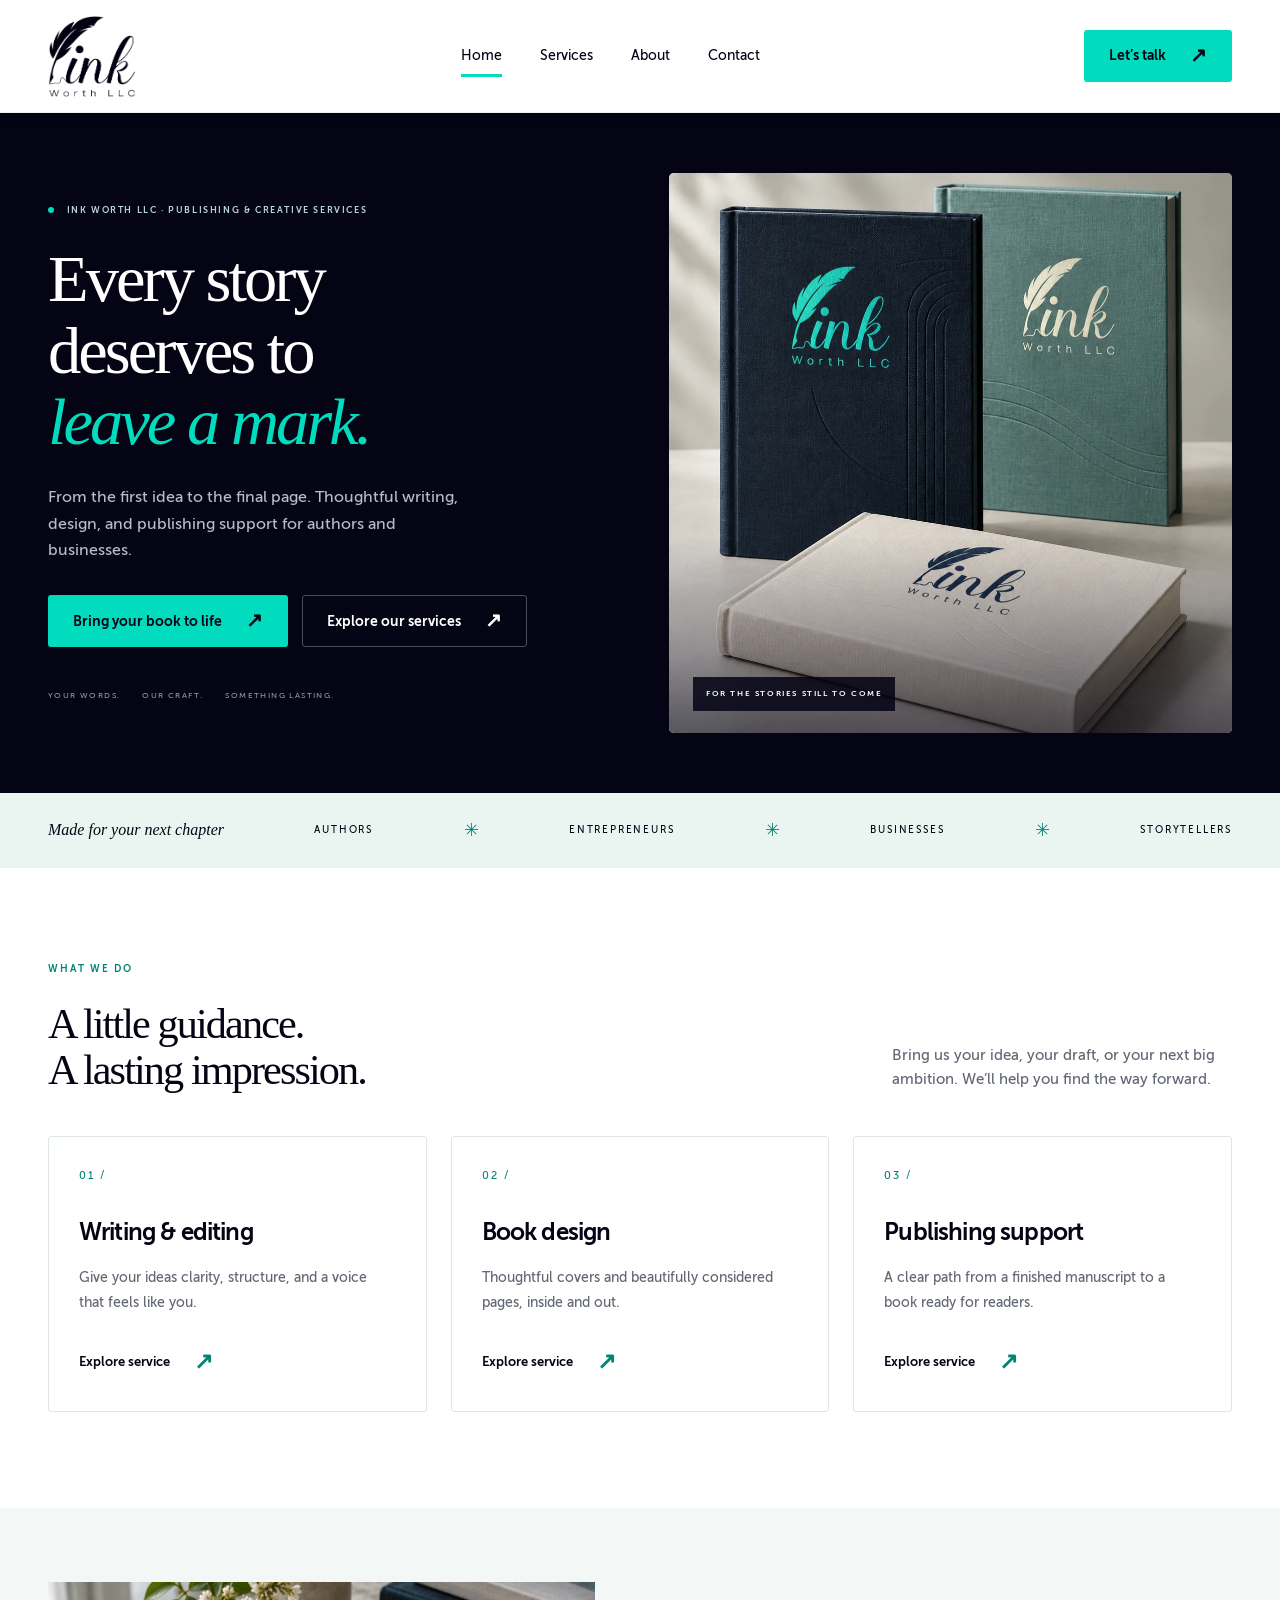
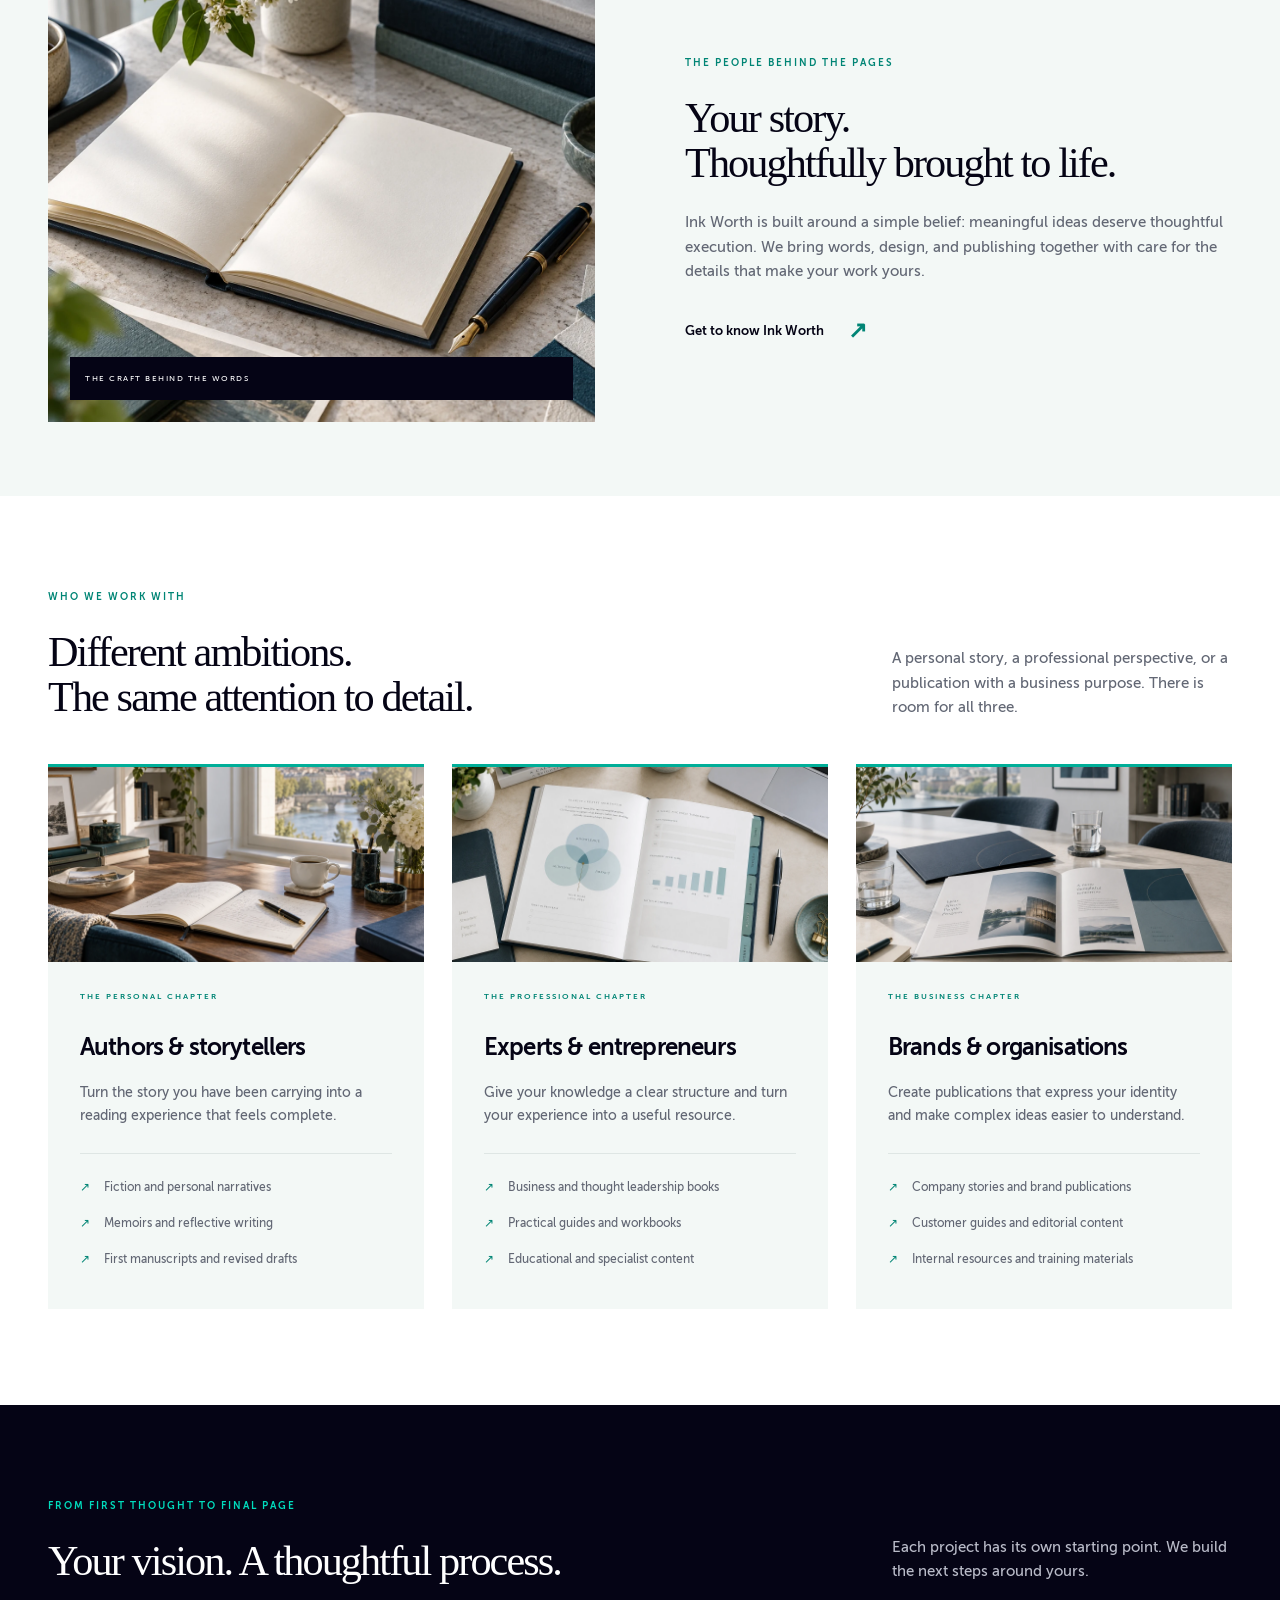
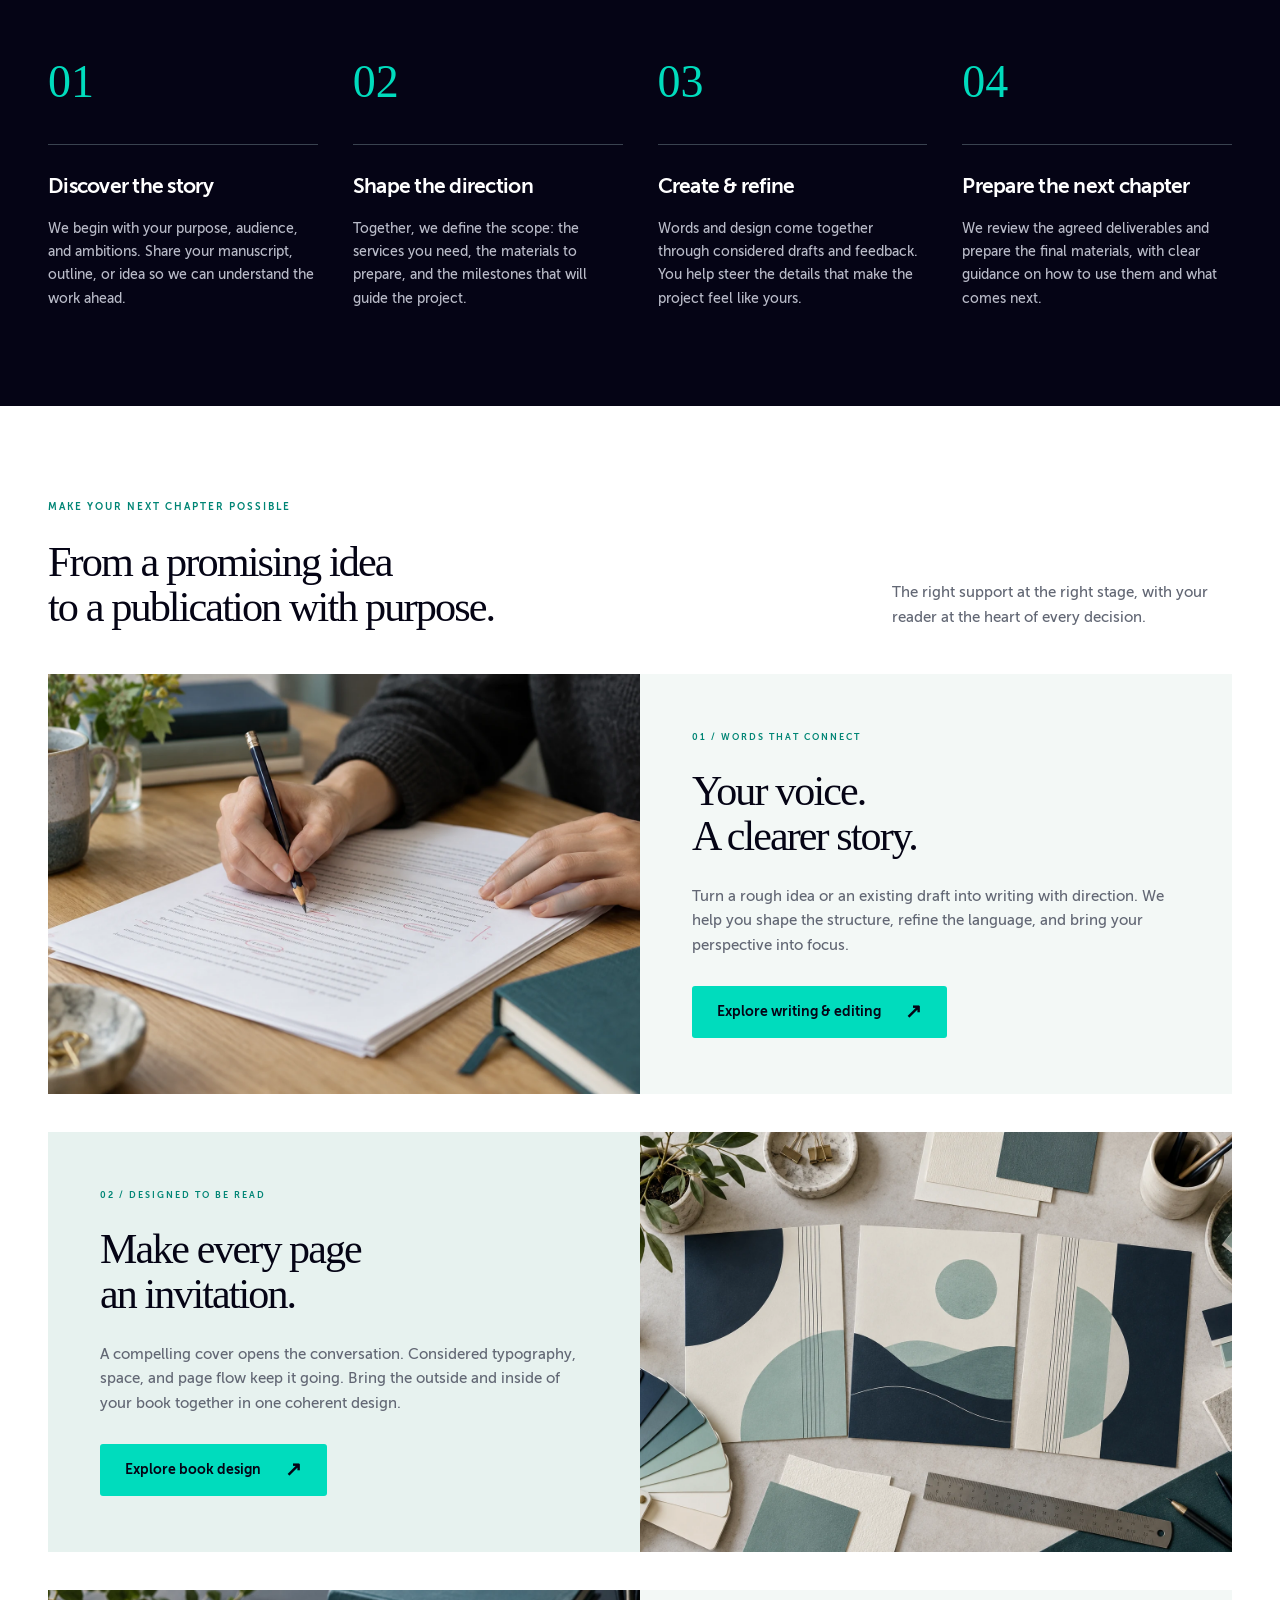
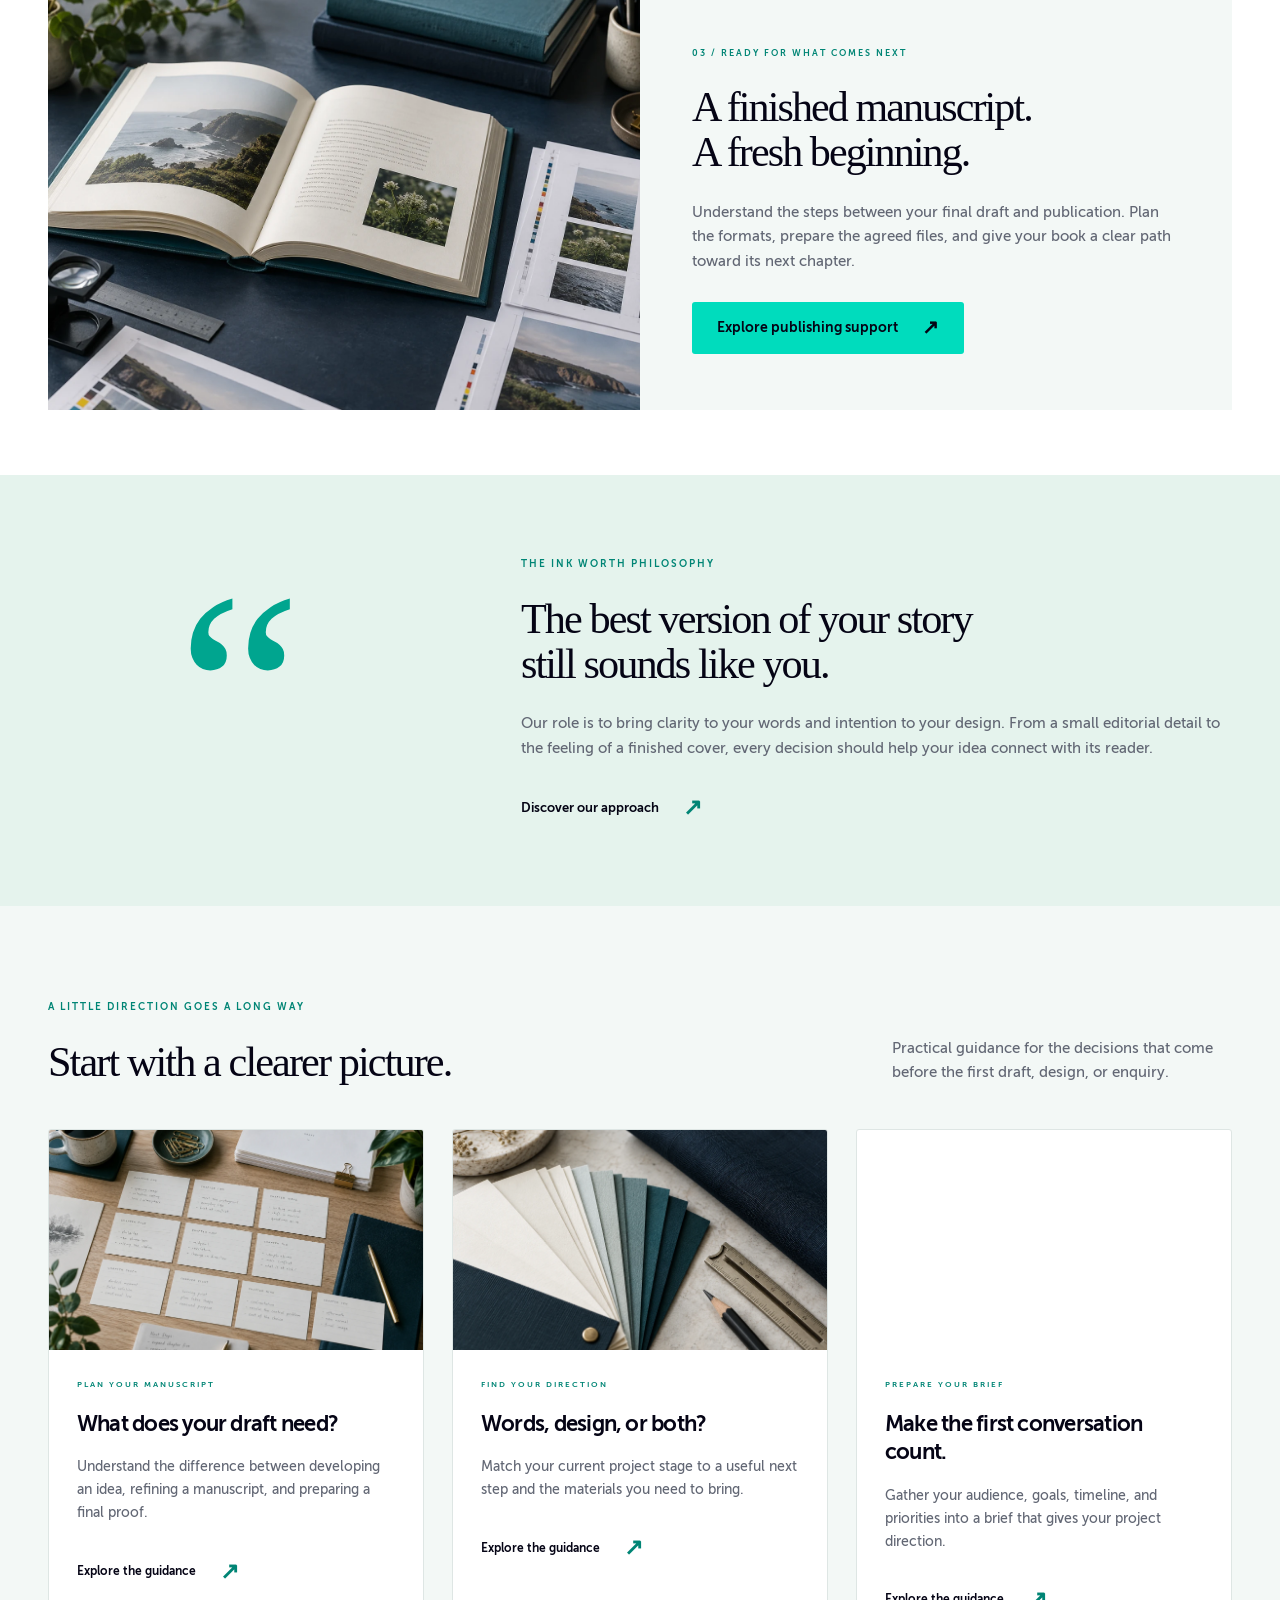
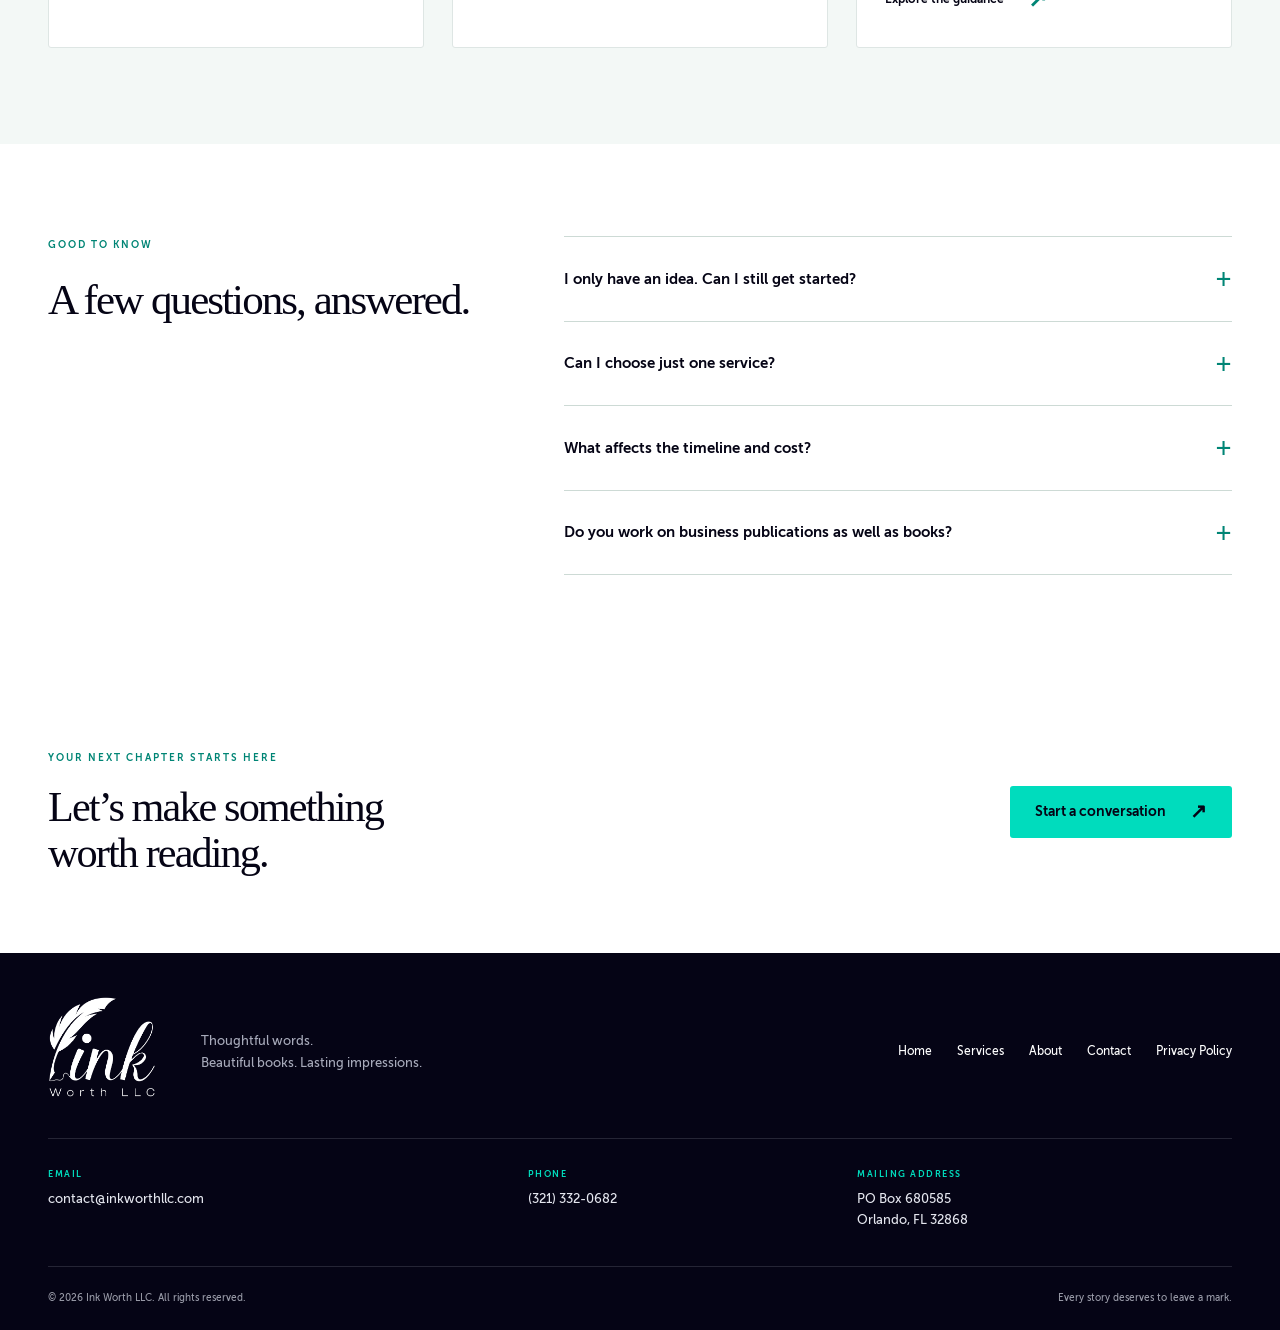
==== commit fec2924e: "Update website content and structure, including enhancements to the About, Contact, and Services pag" ====
--- a/index.html
+++ b/index.html
@@ -1,2 +1,2 @@
 <!doctype html>
-<html lang="en"><head><meta charset="utf-8"><meta name="viewport" content="width=device-width, initial-scale=1"><meta name="theme-color" content="#050415"><title>Ink Worth LLC | Every story deserves to leave a mark</title><meta name="description" content="Ink Worth LLC — thoughtful writing, book design, and publishing support for authors and businesses."><link rel="icon" type="image/png" href="assets/brand/favicon.png"><link rel="stylesheet" href="assets/site.css?v=e520fa69f256"><script src="assets/site.js?v=ba85b4d8c1e2" defer></script><link rel="stylesheet" href="assets/details.css?v=f002b928646e"><link rel="stylesheet" href="assets/photography.css?v=b8f21dc80476"></head><body><a class="skip-link" href="#main">Skip to content</a><header class="site-header"><div class="container header-inner"><a class="logo" href="index.html" aria-label="Ink Worth LLC home"><img src="assets/brand/logo-dark.png" alt="Ink Worth LLC" width="88" height="81"></a><button class="menu-toggle" aria-expanded="false" aria-controls="main-nav">Menu <span aria-hidden="true">☰</span></button><nav id="main-nav" aria-label="Main navigation"><a href="index.html" aria-current="page">Home</a><a href="services.html">Services</a><a href="about.html">About</a><a href="contact.html">Contact</a></nav><a class="button header-cta" href="contact.html">Let’s talk <span aria-hidden="true">↗</span></a></div></header><main id="main"><section class="hero"><div class="container hero-grid"><div class="hero-copy"><span class="eyebrow"><span class="dot"></span> INK WORTH LLC · PUBLISHING & CREATIVE SERVICES</span><h1>Every story<br>deserves to<br><em>leave a mark.</em></h1><p>From the first idea to the final page. Thoughtful writing, design, and publishing support for authors and businesses.</p><div class="hero-actions"><a class="button " href="contact.html">Bring your book to life<span aria-hidden="true">↗</span></a><a class="button secondary" href="services.html">Explore our services<span aria-hidden="true">↗</span></a></div><div class="hero-note"><span>YOUR WORDS.</span><span>OUR CRAFT.</span><span>SOMETHING LASTING.</span></div></div><div class="hero-photograph"><img class="" src="assets/photos/banner-branded.webp" alt="Navy, teal, and ivory clothbound books bearing the Ink Worth LLC logo" width="1122" height="1402" loading="eager" decoding="async" fetchpriority="high"><div class="photo-caption"><span class="eyebrow">FOR THE STORIES STILL TO COME</span><p>Something worth writing.<br>Something worth holding.</p><span class="photo-caption-rule"></span></div></div></div></section><div class="focus-strip"><div class="container"><span>Made for your next chapter</span><span>AUTHORS</span><b>✳</b><span>ENTREPRENEURS</span><b>✳</b><span>BUSINESSES</span><b>✳</b><span>STORYTELLERS</span></div></div><section class="section container"><div class="section-heading"><div><span class="eyebrow">WHAT WE DO</span><h2>A little guidance.<br>A lasting impression.</h2></div><p>Bring us your idea, your draft, or your next big ambition. We’ll help you find the way forward.</p></div><div class="cards"><a class="service-card" href="services.html#writing"><span class="card-number">01 /</span><h3>Writing & editing</h3><p>Give your ideas clarity, structure, and a voice that feels like you.</p><span class="text-link">Explore service <span aria-hidden="true">↗</span></span></a><a class="service-card" href="services.html#design"><span class="card-number">02 /</span><h3>Book design</h3><p>Thoughtful covers and beautifully considered pages, inside and out.</p><span class="text-link">Explore service <span aria-hidden="true">↗</span></span></a><a class="service-card" href="services.html#publishing"><span class="card-number">03 /</span><h3>Publishing support</h3><p>A clear path from a finished manuscript to a book ready for readers.</p><span class="text-link">Explore service <span aria-hidden="true">↗</span></span></a></div></section><section class="about-preview"><div class="container split"><div class="editorial-photo"><img class="" src="assets/photos/editorial-craft.webp" alt="An open stitched book and fountain pen on pale stone" width="1536" height="1024" loading="lazy" decoding="async"><span class="image-label">THE CRAFT BEHIND THE WORDS</span></div><div><span class="eyebrow">THE PEOPLE BEHIND THE PAGES</span><h2>Your story.<br>Thoughtfully brought to life.</h2><p>Ink Worth is built around a simple belief: meaningful ideas deserve thoughtful execution. We bring words, design, and publishing together with care for the details that make your work yours.</p><a class="text-link" href="about.html">Get to know Ink Worth <span aria-hidden="true">↗</span></a></div></div></section><section class="section container"><div class="section-heading"><div><span class="eyebrow">WHO WE WORK WITH</span><h2>Different ambitions.<br>The same attention to detail.</h2></div><p>A personal story, a professional perspective, or a publication with a business purpose. There is room for all three.</p></div><div class="audience-grid"><article class="audience-card"><div class="audience-photo"><img class="" src="assets/photos/author-desk.webp" alt="A quiet author workspace beside a sunlit window" width="1536" height="1024" loading="lazy" decoding="async"></div><span class="eyebrow">THE PERSONAL CHAPTER</span><h3>Authors & storytellers</h3><p>Turn the story you have been carrying into a reading experience that feels complete.</p><ul class="check-list"><li>Fiction and personal narratives</li><li>Memoirs and reflective writing</li><li>First manuscripts and revised drafts</li></ul></article><article class="audience-card"><div class="audience-photo"><img class="" src="assets/photos/expert-workbook.webp" alt="A structured workbook with teal tabs and a laptop" width="1536" height="1024" loading="lazy" decoding="async"></div><span class="eyebrow">THE PROFESSIONAL CHAPTER</span><h3>Experts & entrepreneurs</h3><p>Give your knowledge a clear structure and turn your experience into a useful resource.</p><ul class="check-list"><li>Business and thought leadership books</li><li>Practical guides and workbooks</li><li>Educational and specialist content</li></ul></article><article class="audience-card"><div class="audience-photo"><img class="" src="assets/photos/brand-publication.webp" alt="An editorial brochure and presentation folder on a meeting table" width="1536" height="1024" loading="lazy" decoding="async"></div><span class="eyebrow">THE BUSINESS CHAPTER</span><h3>Brands & organisations</h3><p>Create publications that express your identity and make complex ideas easier to understand.</p><ul class="check-list"><li>Company stories and brand publications</li><li>Customer guides and editorial content</li><li>Internal resources and training materials</li></ul></article></div></section><section class="journey section"><div class="container"><div class="section-heading"><div><span class="eyebrow">FROM FIRST THOUGHT TO FINAL PAGE</span><h2>Your vision. A thoughtful process.</h2></div><p>Each project has its own starting point. We build the next steps around yours.</p></div><div class="journey-grid"><article class="journey-step"><span class="step-index">01</span><h3>Discover the story</h3><p>We begin with your purpose, audience, and ambitions. Share your manuscript, outline, or idea so we can understand the work ahead.</p></article><article class="journey-step"><span class="step-index">02</span><h3>Shape the direction</h3><p>Together, we define the scope: the services you need, the materials to prepare, and the milestones that will guide the project.</p></article><article class="journey-step"><span class="step-index">03</span><h3>Create & refine</h3><p>Words and design come together through considered drafts and feedback. You help steer the details that make the project feel like yours.</p></article><article class="journey-step"><span class="step-index">04</span><h3>Prepare the next chapter</h3><p>We review the agreed deliverables and prepare the final materials, with clear guidance on how to use them and what comes next.</p></article></div></div></section><section class="section container feature-collection"><div class="section-heading"><div><span class="eyebrow">MAKE YOUR NEXT CHAPTER POSSIBLE</span><h2>From a promising idea<br>to a publication with purpose.</h2></div><p>The right support at the right stage, with your reader at the heart of every decision.</p></div><section class="photo-feature "><div class="feature-photo"><img class="" src="assets/photos/manuscript-editing.webp" alt="An editor reviewing a manuscript with a pencil" width="1536" height="1024" loading="lazy" decoding="async"></div><div class="feature-copy"><span class="eyebrow">01 / WORDS THAT CONNECT</span><h2>Your voice.<br>A clearer story.</h2><p>Turn a rough idea or an existing draft into writing with direction. We help you shape the structure, refine the language, and bring your perspective into focus.</p><a class="button" href="services.html#writing">Explore writing & editing<span aria-hidden="true">↗</span></a></div></section><section class="photo-feature reverse"><div class="feature-photo"><img class="" src="assets/photos/cover-design.webp" alt="Navy and teal cover concepts arranged with paper and color samples" width="1536" height="1024" loading="lazy" decoding="async"></div><div class="feature-copy"><span class="eyebrow">02 / DESIGNED TO BE READ</span><h2>Make every page<br>an invitation.</h2><p>A compelling cover opens the conversation. Considered typography, space, and page flow keep it going. Bring the outside and inside of your book together in one coherent design.</p><a class="button" href="services.html#design">Explore book design<span aria-hidden="true">↗</span></a></div></section><section class="photo-feature "><div class="feature-photo"><img class="" src="assets/photos/publishing-proof.webp" alt="An open hardcover book and publication proofs on a navy workbench" width="1536" height="1024" loading="lazy" decoding="async"></div><div class="feature-copy"><span class="eyebrow">03 / READY FOR WHAT COMES NEXT</span><h2>A finished manuscript.<br>A fresh beginning.</h2><p>Understand the steps between your final draft and publication. Plan the formats, prepare the agreed files, and give your book a clear path toward its next chapter.</p><a class="button" href="services.html#publishing">Explore publishing support<span aria-hidden="true">↗</span></a></div></section></section><section class="editorial-band"><div class="container split"><span class="large-quote" aria-hidden="true">“</span><div><span class="eyebrow">THE INK WORTH PHILOSOPHY</span><h2>The best version of your story<br>still sounds like you.</h2><p>Our role is to bring clarity to your words and intention to your design. From a small editorial detail to the feeling of a finished cover, every decision should help your idea connect with its reader.</p><a class="text-link" href="about.html">Discover our approach <span aria-hidden="true">↗</span></a></div></div></section><section class="resource-section section"><div class="container"><div class="section-heading"><div><span class="eyebrow">A LITTLE DIRECTION GOES A LONG WAY</span><h2>Start with a clearer picture.</h2></div><p>Practical guidance for the decisions that come before the first draft, design, or enquiry.</p></div><div class="resource-grid"><a class="resource-card" href="services.html#writing"><div class="resource-image"><img class="" src="assets/photos/draft-planning.webp" alt="Index cards arranged into a book outline" width="1536" height="1024" loading="lazy" decoding="async"></div><div class="resource-copy"><span class="eyebrow">PLAN YOUR MANUSCRIPT</span><h3>What does your draft need?</h3><p>Understand the difference between developing an idea, refining a manuscript, and preparing a final proof.</p><span class="text-link">Explore the guidance <span aria-hidden="true">↗</span></span></div></a><a class="resource-card" href="services.html#project-stage"><div class="resource-image"><img class="" src="assets/photos/design-direction.webp" alt="Paper and binding cloth samples for book design" width="1536" height="1024" loading="lazy" decoding="async"></div><div class="resource-copy"><span class="eyebrow">FIND YOUR DIRECTION</span><h3>Words, design, or both?</h3><p>Match your current project stage to a useful next step and the materials you need to bring.</p><span class="text-link">Explore the guidance <span aria-hidden="true">↗</span></span></div></a><a class="resource-card" href="contact.html#prepare-brief"><div class="resource-image"><img class="" src="assets/photos/project-brief.webp" alt="A project brief, reading glasses, and a teal notebook" width="1536" height="1024" loading="lazy" decoding="async"></div><div class="resource-copy"><span class="eyebrow">PREPARE YOUR BRIEF</span><h3>Make the first conversation count.</h3><p>Gather your audience, goals, timeline, and priorities into a brief that gives your project direction.</p><span class="text-link">Explore the guidance <span aria-hidden="true">↗</span></span></div></a></div></div></section><section class="section container faq-section"><div class="section-heading"><div><span class="eyebrow">GOOD TO KNOW</span><h2>A few questions, answered.</h2></div></div><div class="faq-list"><details><summary>I only have an idea. Can I still get started?<span aria-hidden="true">+</span></summary><div class="faq-answer"><p>Yes. A short outline, a few notes, or a description of your audience is a useful starting point. The first step is to clarify what you want to create and identify the support that would help you move forward.</p></div></details><details><summary>Can I choose just one service?<span aria-hidden="true">+</span></summary><div class="faq-answer"><p>You can discuss a focused piece of work, such as editing an existing draft or designing a cover, as well as support across several stages. The scope is agreed around your project.</p></div></details><details><summary>What affects the timeline and cost?<span aria-hidden="true">+</span></summary><div class="faq-answer"><p>Manuscript length, its current condition, design complexity, required formats, and the amount of revision all affect the scope. Share these details and any target date so the work can be planned realistically.</p></div></details><details><summary>Do you work on business publications as well as books?<span aria-hidden="true">+</span></summary><div class="faq-answer"><p>The same care for words and design applies to business guides, workbooks, brand stories, and educational materials. Tell us the purpose and who will read it so we can discuss the right approach.</p></div></details></div></section><section class="cta container"><div><span class="eyebrow">YOUR NEXT CHAPTER STARTS HERE</span><h2>Let’s make something<br>worth reading.</h2></div><a class="button " href="contact.html">Start a conversation<span aria-hidden="true">↗</span></a></section></main><footer><div class="container footer-top"><a href="index.html" aria-label="Ink Worth LLC home"><img src="assets/brand/logo-light.png" width="108" height="100" alt="Ink Worth LLC"></a><p>Thoughtful words.<br>Beautiful books. Lasting impressions.</p><nav aria-label="Footer navigation"><a href="index.html" aria-current="page">Home</a><a href="services.html">Services</a><a href="about.html">About</a><a href="contact.html">Contact</a></nav></div><div class="container"><address class="contact-details contact-details--footer"><div><span class="contact-label">Email</span><a href="mailto:contact@inkworthllc.com">contact@inkworthllc.com</a></div><div><span class="contact-label">Phone</span><a href="tel:+13213320682">(321) 332-0682</a></div><div><span class="contact-label">Mailing address</span><span>PO Box 680585<br>Orlando, FL 32868</span></div></address></div><div class="container footer-bottom"><span>© 2026 Ink Worth LLC. All rights reserved.</span><span>Every story deserves to leave a mark.</span></div></footer></body></html>+<html lang="en"><head><meta charset="utf-8"><meta name="viewport" content="width=device-width, initial-scale=1"><meta name="theme-color" content="#050415"><title>Ink Worth LLC | Every story deserves to leave a mark</title><meta name="description" content="Ink Worth LLC — thoughtful writing, book design, and publishing support for authors and businesses."><link rel="icon" type="image/png" href="assets/brand/favicon.png"><link rel="stylesheet" href="assets/site.css?v=18f8a04f5883"><script src="assets/site.js?v=ba85b4d8c1e2" defer></script><link rel="stylesheet" href="assets/details.css?v=ebef91e0d44c"><link rel="stylesheet" href="assets/photography.css?v=b8f21dc80476"></head><body><a class="skip-link" href="#main">Skip to content</a><header class="site-header"><div class="container header-inner"><a class="logo" href="index.html" aria-label="Ink Worth LLC home"><img src="assets/brand/logo-dark.png" alt="Ink Worth LLC" width="88" height="81"></a><button class="menu-toggle" aria-expanded="false" aria-controls="main-nav">Menu <span aria-hidden="true">☰</span></button><nav id="main-nav" aria-label="Main navigation"><a href="index.html" aria-current="page">Home</a><a href="services.html">Services</a><a href="about.html">About</a><a href="contact.html">Contact</a></nav><a class="button header-cta" href="contact.html">Let’s talk <span aria-hidden="true">↗</span></a></div></header><main id="main"><section class="hero"><div class="container hero-grid"><div class="hero-copy"><span class="eyebrow"><span class="dot"></span> INK WORTH LLC · PUBLISHING & CREATIVE SERVICES</span><h1>Every story<br>deserves to<br><em>leave a mark.</em></h1><p>From the first idea to the final page. Thoughtful writing, design, and publishing support for authors and businesses.</p><div class="hero-actions"><a class="button " href="contact.html">Bring your book to life<span aria-hidden="true">↗</span></a><a class="button secondary" href="services.html">Explore our services<span aria-hidden="true">↗</span></a></div><div class="hero-note"><span>YOUR WORDS.</span><span>OUR CRAFT.</span><span>SOMETHING LASTING.</span></div></div><div class="hero-photograph"><img class="" src="assets/photos/banner-branded.webp" alt="Navy, teal, and ivory clothbound books bearing the Ink Worth LLC logo" width="1122" height="1402" loading="eager" decoding="async" fetchpriority="high"><div class="photo-caption"><span class="eyebrow">FOR THE STORIES STILL TO COME</span><p>Something worth writing.<br>Something worth holding.</p><span class="photo-caption-rule"></span></div></div></div></section><div class="focus-strip"><div class="container"><span>Made for your next chapter</span><span>AUTHORS</span><b>✳</b><span>ENTREPRENEURS</span><b>✳</b><span>BUSINESSES</span><b>✳</b><span>STORYTELLERS</span></div></div><section class="section container"><div class="section-heading"><div><span class="eyebrow">WHAT WE DO</span><h2>A little guidance.<br>A lasting impression.</h2></div><p>Bring us your idea, your draft, or your next big ambition. We’ll help you find the way forward.</p></div><div class="cards"><a class="service-card" href="services.html#writing"><span class="card-number">01 /</span><h3>Writing & editing</h3><p>Give your ideas clarity, structure, and a voice that feels like you.</p><span class="text-link">Explore service <span aria-hidden="true">↗</span></span></a><a class="service-card" href="services.html#design"><span class="card-number">02 /</span><h3>Book design</h3><p>Thoughtful covers and beautifully considered pages, inside and out.</p><span class="text-link">Explore service <span aria-hidden="true">↗</span></span></a><a class="service-card" href="services.html#publishing"><span class="card-number">03 /</span><h3>Publishing support</h3><p>A clear path from a finished manuscript to a book ready for readers.</p><span class="text-link">Explore service <span aria-hidden="true">↗</span></span></a></div></section><section class="about-preview"><div class="container split"><div class="editorial-photo"><img class="" src="assets/photos/editorial-craft.webp" alt="An open stitched book and fountain pen on pale stone" width="1536" height="1024" loading="lazy" decoding="async"><span class="image-label">THE CRAFT BEHIND THE WORDS</span></div><div><span class="eyebrow">THE PEOPLE BEHIND THE PAGES</span><h2>Your story.<br>Thoughtfully brought to life.</h2><p>Ink Worth is built around a simple belief: meaningful ideas deserve thoughtful execution. We bring words, design, and publishing together with care for the details that make your work yours.</p><a class="text-link" href="about.html">Get to know Ink Worth <span aria-hidden="true">↗</span></a></div></div></section><section class="section container"><div class="section-heading"><div><span class="eyebrow">WHO WE WORK WITH</span><h2>Different ambitions.<br>The same attention to detail.</h2></div><p>A personal story, a professional perspective, or a publication with a business purpose. There is room for all three.</p></div><div class="audience-grid"><article class="audience-card"><div class="audience-photo"><img class="" src="assets/photos/author-desk.webp" alt="A quiet author workspace beside a sunlit window" width="1536" height="1024" loading="lazy" decoding="async"></div><span class="eyebrow">THE PERSONAL CHAPTER</span><h3>Authors & storytellers</h3><p>Turn the story you have been carrying into a reading experience that feels complete.</p><ul class="check-list"><li>Fiction and personal narratives</li><li>Memoirs and reflective writing</li><li>First manuscripts and revised drafts</li></ul></article><article class="audience-card"><div class="audience-photo"><img class="" src="assets/photos/expert-workbook.webp" alt="A structured workbook with teal tabs and a laptop" width="1536" height="1024" loading="lazy" decoding="async"></div><span class="eyebrow">THE PROFESSIONAL CHAPTER</span><h3>Experts & entrepreneurs</h3><p>Give your knowledge a clear structure and turn your experience into a useful resource.</p><ul class="check-list"><li>Business and thought leadership books</li><li>Practical guides and workbooks</li><li>Educational and specialist content</li></ul></article><article class="audience-card"><div class="audience-photo"><img class="" src="assets/photos/brand-publication.webp" alt="An editorial brochure and presentation folder on a meeting table" width="1536" height="1024" loading="lazy" decoding="async"></div><span class="eyebrow">THE BUSINESS CHAPTER</span><h3>Brands & organisations</h3><p>Create publications that express your identity and make complex ideas easier to understand.</p><ul class="check-list"><li>Company stories and brand publications</li><li>Customer guides and editorial content</li><li>Internal resources and training materials</li></ul></article></div></section><section class="journey section"><div class="container"><div class="section-heading"><div><span class="eyebrow">FROM FIRST THOUGHT TO FINAL PAGE</span><h2>Your vision. A thoughtful process.</h2></div><p>Each project has its own starting point. We build the next steps around yours.</p></div><div class="journey-grid"><article class="journey-step"><span class="step-index">01</span><h3>Discover the story</h3><p>We begin with your purpose, audience, and ambitions. Share your manuscript, outline, or idea so we can understand the work ahead.</p></article><article class="journey-step"><span class="step-index">02</span><h3>Shape the direction</h3><p>Together, we define the scope: the services you need, the materials to prepare, and the milestones that will guide the project.</p></article><article class="journey-step"><span class="step-index">03</span><h3>Create & refine</h3><p>Words and design come together through considered drafts and feedback. You help steer the details that make the project feel like yours.</p></article><article class="journey-step"><span class="step-index">04</span><h3>Prepare the next chapter</h3><p>We review the agreed deliverables and prepare the final materials, with clear guidance on how to use them and what comes next.</p></article></div></div></section><section class="section container feature-collection"><div class="section-heading"><div><span class="eyebrow">MAKE YOUR NEXT CHAPTER POSSIBLE</span><h2>From a promising idea<br>to a publication with purpose.</h2></div><p>The right support at the right stage, with your reader at the heart of every decision.</p></div><section class="photo-feature "><div class="feature-photo"><img class="" src="assets/photos/manuscript-editing.webp" alt="An editor reviewing a manuscript with a pencil" width="1536" height="1024" loading="lazy" decoding="async"></div><div class="feature-copy"><span class="eyebrow">01 / WORDS THAT CONNECT</span><h2>Your voice.<br>A clearer story.</h2><p>Turn a rough idea or an existing draft into writing with direction. We help you shape the structure, refine the language, and bring your perspective into focus.</p><a class="button" href="services.html#writing">Explore writing & editing<span aria-hidden="true">↗</span></a></div></section><section class="photo-feature reverse"><div class="feature-photo"><img class="" src="assets/photos/cover-design.webp" alt="Navy and teal cover concepts arranged with paper and color samples" width="1536" height="1024" loading="lazy" decoding="async"></div><div class="feature-copy"><span class="eyebrow">02 / DESIGNED TO BE READ</span><h2>Make every page<br>an invitation.</h2><p>A compelling cover opens the conversation. Considered typography, space, and page flow keep it going. Bring the outside and inside of your book together in one coherent design.</p><a class="button" href="services.html#design">Explore book design<span aria-hidden="true">↗</span></a></div></section><section class="photo-feature "><div class="feature-photo"><img class="" src="assets/photos/publishing-proof.webp" alt="An open hardcover book and publication proofs on a navy workbench" width="1536" height="1024" loading="lazy" decoding="async"></div><div class="feature-copy"><span class="eyebrow">03 / READY FOR WHAT COMES NEXT</span><h2>A finished manuscript.<br>A fresh beginning.</h2><p>Understand the steps between your final draft and publication. Plan the formats, prepare the agreed files, and give your book a clear path toward its next chapter.</p><a class="button" href="services.html#publishing">Explore publishing support<span aria-hidden="true">↗</span></a></div></section></section><section class="editorial-band"><div class="container split"><span class="large-quote" aria-hidden="true">“</span><div><span class="eyebrow">THE INK WORTH PHILOSOPHY</span><h2>The best version of your story<br>still sounds like you.</h2><p>Our role is to bring clarity to your words and intention to your design. From a small editorial detail to the feeling of a finished cover, every decision should help your idea connect with its reader.</p><a class="text-link" href="about.html">Discover our approach <span aria-hidden="true">↗</span></a></div></div></section><section class="resource-section section"><div class="container"><div class="section-heading"><div><span class="eyebrow">A LITTLE DIRECTION GOES A LONG WAY</span><h2>Start with a clearer picture.</h2></div><p>Practical guidance for the decisions that come before the first draft, design, or enquiry.</p></div><div class="resource-grid"><a class="resource-card" href="services.html#writing"><div class="resource-image"><img class="" src="assets/photos/draft-planning.webp" alt="Index cards arranged into a book outline" width="1536" height="1024" loading="lazy" decoding="async"></div><div class="resource-copy"><span class="eyebrow">PLAN YOUR MANUSCRIPT</span><h3>What does your draft need?</h3><p>Understand the difference between developing an idea, refining a manuscript, and preparing a final proof.</p><span class="text-link">Explore the guidance <span aria-hidden="true">↗</span></span></div></a><a class="resource-card" href="services.html#project-stage"><div class="resource-image"><img class="" src="assets/photos/design-direction.webp" alt="Paper and binding cloth samples for book design" width="1536" height="1024" loading="lazy" decoding="async"></div><div class="resource-copy"><span class="eyebrow">FIND YOUR DIRECTION</span><h3>Words, design, or both?</h3><p>Match your current project stage to a useful next step and the materials you need to bring.</p><span class="text-link">Explore the guidance <span aria-hidden="true">↗</span></span></div></a><a class="resource-card" href="contact.html#prepare-brief"><div class="resource-image"><img class="" src="assets/photos/project-brief.webp" alt="A project brief, reading glasses, and a teal notebook" width="1536" height="1024" loading="lazy" decoding="async"></div><div class="resource-copy"><span class="eyebrow">PREPARE YOUR BRIEF</span><h3>Make the first conversation count.</h3><p>Gather your audience, goals, timeline, and priorities into a brief that gives your project direction.</p><span class="text-link">Explore the guidance <span aria-hidden="true">↗</span></span></div></a></div></div></section><section class="section container faq-section"><div class="section-heading"><div><span class="eyebrow">GOOD TO KNOW</span><h2>A few questions, answered.</h2></div></div><div class="faq-list"><details><summary>I only have an idea. Can I still get started?<span aria-hidden="true">+</span></summary><div class="faq-answer"><p>Yes. A short outline, a few notes, or a description of your audience is a useful starting point. The first step is to clarify what you want to create and identify the support that would help you move forward.</p></div></details><details><summary>Can I choose just one service?<span aria-hidden="true">+</span></summary><div class="faq-answer"><p>You can discuss a focused piece of work, such as editing an existing draft or designing a cover, as well as support across several stages. The scope is agreed around your project.</p></div></details><details><summary>What affects the timeline and cost?<span aria-hidden="true">+</span></summary><div class="faq-answer"><p>Manuscript length, its current condition, design complexity, required formats, and the amount of revision all affect the scope. Share these details and any target date so the work can be planned realistically.</p></div></details><details><summary>Do you work on business publications as well as books?<span aria-hidden="true">+</span></summary><div class="faq-answer"><p>The same care for words and design applies to business guides, workbooks, brand stories, and educational materials. Tell us the purpose and who will read it so we can discuss the right approach.</p></div></details></div></section><section class="cta container"><div><span class="eyebrow">YOUR NEXT CHAPTER STARTS HERE</span><h2>Let’s make something<br>worth reading.</h2></div><a class="button " href="contact.html">Start a conversation<span aria-hidden="true">↗</span></a></section></main><footer><div class="container footer-top"><a href="index.html" aria-label="Ink Worth LLC home"><img src="assets/brand/logo-light.png" width="108" height="100" alt="Ink Worth LLC"></a><p>Thoughtful words.<br>Beautiful books. Lasting impressions.</p><nav aria-label="Footer navigation"><a href="index.html" aria-current="page">Home</a><a href="services.html">Services</a><a href="about.html">About</a><a href="contact.html">Contact</a><a href="privacy-policy.html">Privacy Policy</a></nav></div><div class="container"><address class="contact-details contact-details--footer"><div><span class="contact-label">Email</span><a href="mailto:contact@inkworthllc.com">contact@inkworthllc.com</a></div><div><span class="contact-label">Phone</span><a href="tel:+13213320682">(321) 332-0682</a></div><div><span class="contact-label">Mailing address</span><span>PO Box 680585<br>Orlando, FL 32868</span></div></address></div><div class="container footer-bottom"><span>© 2026 Ink Worth LLC. All rights reserved.</span><span>Every story deserves to leave a mark.</span></div></footer></body></html>
--- a/assets/site.css
+++ b/assets/site.css
@@ -1,5 +1,5 @@
 @font-face{font-family:Museo;src:url('../media/fonts/MuseoSans/woff2/MuseoSans_500.woff2') format('woff2');font-weight:400;font-display:swap}@font-face{font-family:Museo;src:url('../media/fonts/MuseoSans/woff2/MuseoSans_700.woff2') format('woff2');font-weight:700;font-display:swap}
-:root{--ink:#050415;--mint:#00dcbd;--cyan:#00b1d0;--muted:#626774;--line:#dee6e4;--paper:#f3f8f6}*{box-sizing:border-box}html{scroll-behavior:smooth;scroll-padding-top:115px}body{margin:0;color:var(--ink);background:#fff;font-family:Museo,Arial,sans-serif;font-size:16px;line-height:1.65}a{color:inherit;text-decoration:none}button,input,select,textarea{font:inherit}button,a,input,select,textarea{-webkit-tap-highlight-color:transparent}a:focus-visible,button:focus-visible{outline:3px solid #008e84;outline-offset:6px}img{max-width:100%;object-fit:contain}h1,h2,h3,p{margin:0}h1,h2{font-family:Georgia,'Times New Roman',serif;font-weight:400;letter-spacing:-.045em;line-height:1.08}h1{font-size:clamp(52px,5.6vw,82px)}h2{font-size:clamp(35px,3.3vw,48px)}h3{font-size:24px;line-height:1.3;letter-spacing:-.035em}p{color:var(--muted)}.container{width:min(1200px,calc(100% - 96px));margin-inline:auto}.site-header{background:#fff;position:relative;z-index:10;border-bottom:1px solid #eef1f0}.header-inner{height:112px;display:flex;align-items:center;justify-content:space-between}.logo{display:flex;align-items:center}.logo img{width:88px;height:81px}.header-inner nav{display:flex;gap:38px}.header-inner nav a{font-size:14px;position:relative;padding:12px 0}.header-inner nav a[aria-current=page]:after{content:'';position:absolute;height:3px;background:var(--mint);bottom:3px;left:0;right:0}.button{display:inline-flex;align-items:center;justify-content:space-between;gap:24px;padding:15px 24px;font-size:14px;font-weight:700;line-height:1.4;background:var(--mint);color:var(--ink);border:1px solid transparent;border-radius:3px;cursor:pointer;transition:background .2s,transform .2s}.button:hover{background:#18edce;transform:translateY(-2px)}.button span{font-size:20px;line-height:1}.button.secondary{background:transparent;border-color:#cfd6d5}.button.secondary:hover{background:#eef9f6}.header-cta{min-width:141px}.menu-toggle{display:none}.hero{background:var(--ink);color:#fff;overflow:hidden}.hero-grid{display:grid;grid-template-columns:1.05fr 1fr;min-height:659px;align-items:center;gap:32px}.hero-copy{padding:62px 0}.eyebrow{display:block;font-size:10px;font-weight:700;letter-spacing:2px;line-height:1.7;margin-bottom:24px}.hero .eyebrow{color:#b8d6d3;font-size:9px;letter-spacing:1.6px}.dot{display:inline-block;width:6px;height:6px;border-radius:50%;background:var(--mint);margin-right:9px}.hero h1 em,.page-intro h1 em{font-weight:400;color:var(--mint)}.hero p{color:#b9bbc8;max-width:425px;margin-top:26px;font-size:16px}.hero-actions{display:flex;gap:14px;margin-top:32px;flex-wrap:wrap}.hero .secondary{border-color:#4b4b5d;color:white}.hero .secondary:hover{background:#242338}.hero-note{display:flex;gap:22px;font-size:8px;letter-spacing:1.4px;color:#9295aa;margin-top:42px}.book-scene{position:relative;height:555px;isolation:isolate;perspective:1500px}.orbit{position:absolute;border:1px solid #28403e;border-radius:50%;width:480px;height:480px;left:20px;top:35px;z-index:-1}.orbit-two{width:360px;height:360px;left:80px;top:95px;border-style:dashed;border-color:#263137}.scene-label{position:absolute;right:3px;top:29px;font-size:8px;letter-spacing:2px;color:#8b9c9f}.book{position:absolute;width:240px;height:345px;padding:26px 25px;box-shadow:18px 25px 36px #0006;border-radius:2px 5px 5px 2px;border-left:5px solid #ffffff18}.book:after{content:'';position:absolute;left:3px;right:3px;height:9px;bottom:-8px;background:repeating-linear-gradient(#dfdfd0 0px,#dfdfd0 1px,#fff 1px,#fff 2px);transform:skewX(-35deg);transform-origin:top;border-radius:0 0 3px 3px}.book-back{left:15px;top:117px;background:#c6eadf;color:#16423b;transform:rotate(-14deg);height:327px;width:227px}.book-kicker{font-size:6px;letter-spacing:1.7px;display:block}.book-title{font-family:Georgia,serif;font-size:43px;line-height:1.05;letter-spacing:-2px;margin-top:27px}.book-bottom{position:absolute;left:25px;bottom:23px;font-size:6px;letter-spacing:2px}.book-lines{margin-top:25px;width:145px;height:125px;border-radius:80% 0 80% 0;background:repeating-radial-gradient(ellipse at bottom left,transparent 0,transparent 9px,#467d66 10px,#467d66 11px)}.book-front{left:205px;top:89px;transform:rotate(11deg);background:#0c3e3c;border-color:#25625b;color:#e5fff4;width:251px;height:360px}.book-front .book-title{font-size:58px;margin-top:25px}.book-title i{color:var(--mint);font-weight:400}.book-front img{position:absolute;width:60px;height:55px;right:24px;bottom:25px}.cover-rule{height:1px;background:#77ad9155;margin-top:25px}.scene-caption{position:absolute;bottom:33px;left:90px;transform:rotate(-4deg);font-size:11px;color:#c5d4cf}.spark{color:var(--mint);font-size:29px;vertical-align:middle;margin-right:12px}.focus-strip{background:#eaf5f1}.focus-strip .container{min-height:75px;display:flex;align-items:center;justify-content:space-between;gap:20px}.focus-strip span{font-size:10px;letter-spacing:1.8px}.focus-strip span:first-child{font-family:Georgia,serif;font-size:16px;font-style:italic;letter-spacing:0}.focus-strip b{color:#008975;font-size:18px;font-weight:400}.section{padding-top:92px;padding-bottom:96px}.section-heading{display:flex;justify-content:space-between;align-items:flex-end;gap:45px;margin-bottom:44px}.section-heading p{max-width:340px;font-size:15px}.section .eyebrow,.split .eyebrow,.cta .eyebrow,.page-intro .eyebrow{color:#008575}.cards{display:grid;grid-template-columns:repeat(3,1fr);gap:24px;margin-top:40px}.service-card{padding:30px;border:1px solid var(--line);border-radius:3px;transition:background .2s,border-color .2s}.service-card:hover{background:var(--paper);border-color:#88b9ac}.card-number{display:block;font-size:11px;letter-spacing:2px;color:#008575;margin-bottom:32px}.cards h3{margin-bottom:16px}.cards p{font-size:14px;line-height:1.8}.text-link{display:inline-flex;align-items:center;gap:24px;font-size:13px;font-weight:700;margin-top:28px}.text-link span{font-size:23px;color:#008575}.about-preview{background:var(--paper);padding:74px 0}.split{display:grid;grid-template-columns:1fr 1fr;gap:90px;align-items:center}.split p{margin-top:24px;font-size:15px}.split .button{margin-top:28px}.brand-panel{background:#deede7;min-height:365px;display:flex;flex-direction:column;align-items:center;justify-content:center;padding:38px;gap:27px}.brand-panel img{width:220px;height:auto}.brand-panel span{font-size:8px;letter-spacing:1.6px;text-align:center}.cta{padding-top:78px;padding-bottom:78px;display:flex;align-items:center;justify-content:space-between;gap:30px}.cta .eyebrow{margin-bottom:18px}footer{background:var(--ink);color:white;padding:44px 0 23px}.footer-top{display:flex;align-items:center;gap:45px}.footer-top p{font-size:13px;color:#a7aaba}.footer-top nav{display:flex;gap:25px;margin-left:auto;font-size:12px}.footer-bottom{border-top:1px solid #252535;margin-top:36px;padding-top:23px;display:flex;justify-content:space-between;color:#999ba8;font-size:10px}.skip-link{position:fixed;top:-80px;left:15px;z-index:100;background:var(--mint);padding:12px}.skip-link:focus{top:10px}.page-intro{padding-top:80px;padding-bottom:70px}.page-intro h1{font-size:clamp(48px,5.1vw,72px)}.page-intro h1 em{color:#008b7c}.page-intro p{max-width:540px;margin-top:26px;font-size:17px}.service-detail{border-top:1px solid var(--line);padding:52px 0;display:grid;grid-template-columns:70px 1fr auto;gap:32px;align-items:start;scroll-margin-top:25px}.service-detail h2{font-size:36px}.service-detail p{max-width:580px;margin-top:22px;font-size:15px}.detail-number{font-family:Georgia,serif;font-size:35px;color:#008575}.check-list{padding:0;list-style:none;margin:26px 0 0;color:var(--muted);font-size:14px}.check-list li{padding:8px 0}.check-list li:before{content:'↗';color:#008575;margin-right:14px}.process{background:var(--paper);margin-top:35px}.process .cards{gap:55px}.value-card{padding:30px;border-top:1px solid var(--line)}.contact-grid{display:grid;grid-template-columns:.85fr 1.3fr;gap:85px;padding-bottom:90px}.contact-grid h2{font-size:34px}.contact-grid aside>p{margin-top:24px;font-size:15px}.contact-note{margin-top:35px;padding-top:30px;border-top:1px solid var(--line)}.contact-note .eyebrow{margin-bottom:0}.contact-note .check-list{margin-top:12px}.contact-logo{margin-top:32px}.contact-grid form{background:var(--paper);padding:36px;border:1px solid var(--line);border-radius:4px}label{display:block;font-size:13px;margin-bottom:22px}label span{color:#008575}input,select,textarea{display:block;width:100%;border:1px solid #cdd8d4;border-radius:3px;padding:12px;background:white;color:var(--ink);margin-top:8px;font-size:14px}textarea{resize:vertical;min-height:140px}input:focus,select:focus,textarea:focus{outline:2px solid #008575;outline-offset:2px}.form-row{display:grid;grid-template-columns:1fr 1fr;gap:20px}.form-hint{font-size:12px;margin-bottom:20px}#form-status{font-size:13px;margin-top:16px;color:#006c60}#form-status:empty{display:none}
+:root{--ink:#050415;--mint:#00dcbd;--cyan:#00b1d0;--muted:#626774;--line:#dee6e4;--paper:#f3f8f6}*{box-sizing:border-box}html{scroll-behavior:smooth;scroll-padding-top:115px}body{margin:0;color:var(--ink);background:#fff;font-family:Museo,Arial,sans-serif;font-size:16px;line-height:1.65}a{color:inherit;text-decoration:none}button,input,select,textarea{font:inherit}button,a,input,select,textarea{-webkit-tap-highlight-color:transparent}a:focus-visible,button:focus-visible{outline:3px solid #008e84;outline-offset:6px}img{max-width:100%;object-fit:contain}h1,h2,h3,p{margin:0}h1,h2{font-family:Georgia,'Times New Roman',serif;font-weight:400;letter-spacing:-.045em;line-height:1.08}h1{font-size:clamp(52px,5.6vw,82px)}h2{font-size:clamp(35px,3.3vw,48px)}h3{font-size:24px;line-height:1.3;letter-spacing:-.035em}p{color:var(--muted)}.container{width:min(1200px,calc(100% - 96px));margin-inline:auto}.site-header{background:#fff;position:relative;z-index:10;border-bottom:1px solid #eef1f0}.header-inner{height:112px;display:flex;align-items:center;justify-content:space-between}.logo{display:flex;align-items:center}.logo img{width:88px;height:81px}.header-inner nav{display:flex;gap:38px}.header-inner nav a{font-size:14px;position:relative;padding:12px 0}.header-inner nav a[aria-current=page]:after{content:'';position:absolute;height:3px;background:var(--mint);bottom:3px;left:0;right:0}.button{display:inline-flex;align-items:center;justify-content:space-between;gap:24px;padding:15px 24px;font-size:14px;font-weight:700;line-height:1.4;background:var(--mint);color:var(--ink);border:1px solid transparent;border-radius:3px;cursor:pointer;transition:background .2s,transform .2s}.button:hover{background:#18edce;transform:translateY(-2px)}.button span{font-size:20px;line-height:1}.button.secondary{background:transparent;border-color:#cfd6d5}.button.secondary:hover{background:#eef9f6}.header-cta{min-width:141px}.menu-toggle{display:none}.hero{background:var(--ink);color:#fff;overflow:hidden}.hero-grid{display:grid;grid-template-columns:1.05fr 1fr;min-height:659px;align-items:center;gap:32px}.hero-copy{padding:62px 0}.eyebrow{display:block;font-size:10px;font-weight:700;letter-spacing:2px;line-height:1.7;margin-bottom:24px}.hero .eyebrow{color:#b8d6d3;font-size:9px;letter-spacing:1.6px}.dot{display:inline-block;width:6px;height:6px;border-radius:50%;background:var(--mint);margin-right:9px}.hero h1 em,.page-intro h1 em{font-weight:400;color:var(--mint)}.hero p{color:#b9bbc8;max-width:425px;margin-top:26px;font-size:16px}.hero-actions{display:flex;gap:14px;margin-top:32px;flex-wrap:wrap}.hero .secondary{border-color:#4b4b5d;color:white}.hero .secondary:hover{background:#242338}.hero-note{display:flex;gap:22px;font-size:8px;letter-spacing:1.4px;color:#9295aa;margin-top:42px}.book-scene{position:relative;height:555px;isolation:isolate;perspective:1500px}.orbit{position:absolute;border:1px solid #28403e;border-radius:50%;width:480px;height:480px;left:20px;top:35px;z-index:-1}.orbit-two{width:360px;height:360px;left:80px;top:95px;border-style:dashed;border-color:#263137}.scene-label{position:absolute;right:3px;top:29px;font-size:8px;letter-spacing:2px;color:#8b9c9f}.book{position:absolute;width:240px;height:345px;padding:26px 25px;box-shadow:18px 25px 36px #0006;border-radius:2px 5px 5px 2px;border-left:5px solid #ffffff18}.book:after{content:'';position:absolute;left:3px;right:3px;height:9px;bottom:-8px;background:repeating-linear-gradient(#dfdfd0 0px,#dfdfd0 1px,#fff 1px,#fff 2px);transform:skewX(-35deg);transform-origin:top;border-radius:0 0 3px 3px}.book-back{left:15px;top:117px;background:#c6eadf;color:#16423b;transform:rotate(-14deg);height:327px;width:227px}.book-kicker{font-size:6px;letter-spacing:1.7px;display:block}.book-title{font-family:Georgia,serif;font-size:43px;line-height:1.05;letter-spacing:-2px;margin-top:27px}.book-bottom{position:absolute;left:25px;bottom:23px;font-size:6px;letter-spacing:2px}.book-lines{margin-top:25px;width:145px;height:125px;border-radius:80% 0 80% 0;background:repeating-radial-gradient(ellipse at bottom left,transparent 0,transparent 9px,#467d66 10px,#467d66 11px)}.book-front{left:205px;top:89px;transform:rotate(11deg);background:#0c3e3c;border-color:#25625b;color:#e5fff4;width:251px;height:360px}.book-front .book-title{font-size:58px;margin-top:25px}.book-title i{color:var(--mint);font-weight:400}.book-front img{position:absolute;width:60px;height:55px;right:24px;bottom:25px}.cover-rule{height:1px;background:#77ad9155;margin-top:25px}.scene-caption{position:absolute;bottom:33px;left:90px;transform:rotate(-4deg);font-size:11px;color:#c5d4cf}.spark{color:var(--mint);font-size:29px;vertical-align:middle;margin-right:12px}.focus-strip{background:#eaf5f1}.focus-strip .container{min-height:75px;display:flex;align-items:center;justify-content:space-between;gap:20px}.focus-strip span{font-size:10px;letter-spacing:1.8px}.focus-strip span:first-child{font-family:Georgia,serif;font-size:16px;font-style:italic;letter-spacing:0}.focus-strip b{color:#008975;font-size:18px;font-weight:400}.section{padding-top:92px;padding-bottom:96px}.section-heading{display:flex;justify-content:space-between;align-items:flex-end;gap:45px;margin-bottom:44px}.section-heading p{max-width:340px;font-size:15px}.section .eyebrow,.split .eyebrow,.cta .eyebrow,.page-intro .eyebrow{color:#008575}.cards{display:grid;grid-template-columns:repeat(3,1fr);gap:24px;margin-top:40px}.service-card{padding:30px;border:1px solid var(--line);border-radius:3px;transition:background .2s,border-color .2s}.service-card:hover{background:var(--paper);border-color:#88b9ac}.card-number{display:block;font-size:11px;letter-spacing:2px;color:#008575;margin-bottom:32px}.cards h3{margin-bottom:16px}.cards p{font-size:14px;line-height:1.8}.text-link{display:inline-flex;align-items:center;gap:24px;font-size:13px;font-weight:700;margin-top:28px}.text-link span{font-size:23px;color:#008575}.about-preview{background:var(--paper);padding:74px 0}.split{display:grid;grid-template-columns:1fr 1fr;gap:90px;align-items:center}.split p{margin-top:24px;font-size:15px}.split .button{margin-top:28px}.brand-panel{background:#deede7;min-height:365px;display:flex;flex-direction:column;align-items:center;justify-content:center;padding:38px;gap:27px}.brand-panel img{width:220px;height:auto}.brand-panel span{font-size:8px;letter-spacing:1.6px;text-align:center}.cta{padding-top:78px;padding-bottom:78px;display:flex;align-items:center;justify-content:space-between;gap:30px}.cta .eyebrow{margin-bottom:18px}footer{background:var(--ink);color:white;padding:44px 0 23px}.footer-top{display:flex;align-items:center;gap:45px}.footer-top p{font-size:13px;color:#a7aaba}.footer-top nav{display:flex;flex-wrap:wrap;gap:18px 25px;margin-left:auto;font-size:12px;justify-content:flex-end}.footer-bottom{border-top:1px solid #252535;margin-top:36px;padding-top:23px;display:flex;justify-content:space-between;color:#999ba8;font-size:10px}.skip-link{position:fixed;top:-80px;left:15px;z-index:100;background:var(--mint);padding:12px}.skip-link:focus{top:10px}.page-intro{padding-top:80px;padding-bottom:70px}.page-intro h1{font-size:clamp(48px,5.1vw,72px)}.page-intro h1 em{color:#008b7c}.page-intro p{max-width:540px;margin-top:26px;font-size:17px}.service-detail{border-top:1px solid var(--line);padding:52px 0;display:grid;grid-template-columns:70px 1fr auto;gap:32px;align-items:start;scroll-margin-top:25px}.service-detail h2{font-size:36px}.service-detail p{max-width:580px;margin-top:22px;font-size:15px}.detail-number{font-family:Georgia,serif;font-size:35px;color:#008575}.check-list{padding:0;list-style:none;margin:26px 0 0;color:var(--muted);font-size:14px}.check-list li{padding:8px 0}.check-list li:before{content:'↗';color:#008575;margin-right:14px}.process{background:var(--paper);margin-top:35px}.process .cards{gap:55px}.value-card{padding:30px;border-top:1px solid var(--line)}.contact-grid{display:grid;grid-template-columns:.85fr 1.3fr;gap:85px;padding-bottom:90px}.contact-grid h2{font-size:34px}.contact-grid aside>p{margin-top:24px;font-size:15px}.contact-note{margin-top:35px;padding-top:30px;border-top:1px solid var(--line)}.contact-note .eyebrow{margin-bottom:0}.contact-note .check-list{margin-top:12px}.contact-logo{margin-top:32px}.contact-grid form{background:var(--paper);padding:36px;border:1px solid var(--line);border-radius:4px}label{display:block;font-size:13px;margin-bottom:22px}label span{color:#008575}input,select,textarea{display:block;width:100%;border:1px solid #cdd8d4;border-radius:3px;padding:12px;background:white;color:var(--ink);margin-top:8px;font-size:14px}textarea{resize:vertical;min-height:140px}input:focus,select:focus,textarea:focus{outline:2px solid #008575;outline-offset:2px}.form-row{display:grid;grid-template-columns:1fr 1fr;gap:20px}.form-hint{font-size:12px;margin-bottom:20px}#form-status{font-size:13px;margin-top:16px;color:#006c60}#form-status:empty{display:none}
 @media(min-width:1450px){.hero-grid{min-height:710px}.book-scene{transform:scale(1.07)}}@media(max-width:1050px){.container{width:calc(100% - 56px)}.hero-grid{grid-template-columns:1fr 1fr;gap:0}.book-scene{transform:scale(.8);transform-origin:center left;margin-right:-65px}.hero h1{font-size:65px}.hero-actions{gap:12px}.hero-actions .button{font-size:12px;padding:14px 17px}.split{gap:45px}.contact-grid{gap:40px}.service-detail{grid-template-columns:45px 1fr}.service-detail>.button{grid-column:2;justify-self:start}.hero-note{gap:12px;font-size:7px}}
 @media(max-width:760px){.container{width:calc(100% - 40px)}.header-inner{height:90px}.logo img{height:65px;width:71px}.header-cta{margin-left:auto;margin-right:20px;min-width:auto;padding:12px 16px}.menu-toggle{display:flex;gap:10px;align-items:center;order:3;background:none;border:0;font-size:13px;padding:10px 0;cursor:pointer}.header-inner nav{display:none;position:absolute;top:90px;left:0;right:0;background:white;flex-direction:column;gap:0;padding:20px}.header-inner nav.is-open{display:flex;border-bottom:1px solid var(--line);box-shadow:0 15px 20px #0001}.header-inner nav a{padding:13px}.header-inner nav a[aria-current=page]:after{right:auto;left:13px;width:25px}.hero-grid{grid-template-columns:1fr}.hero-copy{padding:47px 0 10px}.hero h1{font-size:65px}.hero .eyebrow{font-size:8px}.hero p{font-size:15px}.hero-note{margin-top:28px}.book-scene{width:490px;justify-self:center;transform:scale(.78);transform-origin:center center;margin:-26px 0 -48px;height:510px}.scene-caption{bottom:4px}.focus-strip .container{padding:22px 0;flex-wrap:wrap;justify-content:center;gap:12px 20px}.focus-strip span:first-child{width:100%;text-align:center;margin-bottom:6px}.focus-strip span{font-size:8px}.focus-strip b{font-size:12px}.section{padding-top:58px;padding-bottom:58px}.section-heading{display:block}.section-heading p{margin-top:22px}.cards{grid-template-columns:1fr;gap:18px;margin-top:30px}.card-number{margin-bottom:20px}.service-card{padding:27px}.split{grid-template-columns:1fr;gap:38px}.brand-panel{min-height:310px}.about-preview{padding:45px 0}.cta{padding-top:55px;padding-bottom:55px;align-items:flex-start;flex-direction:column}.footer-top{flex-wrap:wrap;gap:25px}.footer-top img{width:85px;height:auto}.footer-top nav{margin-left:0;width:100%;justify-content:space-between}.footer-bottom{gap:12px;flex-direction:column}.page-intro{padding-top:55px;padding-bottom:48px}.page-intro h1{font-size:48px}.page-intro p{font-size:16px}.service-detail{gap:17px;grid-template-columns:30px 1fr;padding:36px 0}.service-detail h2{font-size:31px}.detail-number{font-size:24px}.process .cards{gap:32px}.value-card{padding:22px 0}.contact-grid{grid-template-columns:1fr;gap:32px;padding-bottom:55px}.contact-logo{display:none}.contact-grid form{padding:24px}.form-row{grid-template-columns:1fr;gap:0}}
 @media(max-width:760px){.hero-grid{grid-template-columns:minmax(0,1fr)}.hero-copy{min-width:0}.hero h1{font-size:clamp(48px,15vw,65px)}.book-scene{transform:scale(.7)}.hero p{max-width:100%}}
--- a/assets/details.css
+++ b/assets/details.css
@@ -1,7 +1,7 @@
-.journey{background:var(--ink);color:#fff}.journey .eyebrow{color:var(--mint)}.journey .section-heading p,.journey-step p{color:#b9bbc8}.journey-grid{display:grid;grid-template-columns:repeat(4,minmax(0,1fr));gap:35px;margin-top:60px}.step-index{display:block;font-family:Georgia,serif;font-size:46px;color:var(--mint);border-bottom:1px solid #3a4350;padding-bottom:24px;margin-bottom:28px}.journey-step h3{font-size:21px;margin-bottom:17px}.journey-step p{font-size:14px}.audience-grid{display:grid;grid-template-columns:repeat(3,minmax(0,1fr));gap:28px}.audience-card{padding:32px;background:var(--paper);border-top:3px solid #00ae98}.audience-card .eyebrow{font-size:8px;margin-bottom:28px}.audience-card h3{margin-bottom:18px}.audience-card p{font-size:14px}.audience-card .check-list{font-size:12px;border-top:1px solid var(--line);padding-top:16px}.showcase{background:#eef4f1}.format-grid{display:grid;grid-template-columns:repeat(3,minmax(0,1fr));gap:30px}.format-art{min-height:335px;display:flex;align-items:center;justify-content:center;margin-bottom:27px;overflow:hidden}.art-story{background:#dce9e2}.art-guide{background:#d1e4e2}.art-workbook{background:#e5e6de}.mini-cover{position:relative;display:flex;flex-direction:column;width:190px;height:265px;padding:24px;background:#173e3b;color:#e4f3e7;border-left:5px solid #ffffff30;box-shadow:12px 20px 22px #071d292b;transform:rotate(-8deg);transition:transform .45s,box-shadow .45s}.mini-cover:after{content:'';position:absolute;bottom:-5px;height:5px;left:0;right:3px;background:repeating-linear-gradient(#faf8ed 0px,#faf8ed 1px,#bbbbae 1px,#bbbbae 2px)}.mini-cover small{font-size:6px;letter-spacing:1.3px}.mini-cover strong{font-family:Georgia,serif;font-weight:400;font-size:35px;line-height:1.12;letter-spacing:-1px;margin-top:36px}.mini-cover i{color:#00dfb7}.mini-cover>span{margin-top:auto;font-size:6px;letter-spacing:1.1px}.art-guide .mini-cover{background:#ecf6e8;color:#153d3a;transform:rotate(7deg)}.art-guide .mini-cover i{color:#008575}.art-workbook .mini-cover{background:#101427;color:#fff;transform:rotate(-5deg);background-image:linear-gradient(140deg,transparent 55%,#05bcaa35 55%,#05bcaa35 75%,transparent 75%)}.format-grid h3{font-size:23px;margin-bottom:14px}.format-grid p{font-size:14px}.sample-note{font-size:11px;margin-top:32px}.editorial-band{padding:80px 0;background:#e5f3ed}.editorial-band .split{grid-template-columns:.7fr 1.3fr}.large-quote{font-family:Georgia,serif;font-size:280px;line-height:.8;color:#00a58f;justify-self:center}.editorial-band p:first-child{margin-top:0}.faq-section{display:grid;grid-template-columns:.8fr 1.2fr;gap:70px}.faq-section .section-heading{align-items:flex-start;margin-bottom:0}.faq-section h2{font-size:43px}.faq-list{min-width:0}.faq-list details{border-top:1px solid #cddad5}.faq-list details:last-child{border-bottom:1px solid #cddad5}.faq-list summary{padding:23px 0;display:flex;gap:25px;align-items:center;justify-content:space-between;list-style:none;cursor:pointer;font-size:15px;font-weight:700;line-height:1.5}.faq-list summary::-webkit-details-marker{display:none}.faq-list summary span{font-size:25px;color:#008575;font-weight:400;transition:transform .25s}.faq-list details[open] summary span{transform:rotate(45deg)}.faq-list summary:focus-visible{outline:2px solid #008575;outline-offset:5px}.faq-answer{padding:0 28px 24px 0}.faq-answer p{font-size:14px;line-height:1.85}.service-notes{display:grid;gap:24px;margin-top:34px;padding-top:28px;border-top:1px solid var(--line)}.service-notes h3{font-size:17px;letter-spacing:0}.service-notes p{margin-top:10px;font-size:14px}.comparison-wrap{overflow-x:auto}table{border-collapse:collapse;width:100%;text-align:left;font-size:14px}caption{text-align:left;font-size:12px;color:var(--muted);margin-bottom:15px}th,td{padding:23px;border-bottom:1px solid var(--line);vertical-align:top}thead{background:var(--ink);color:#fff}tbody th{font-weight:700}tbody tr:nth-child(even){background:var(--paper)}td{color:var(--muted)}.principle-grid{display:grid;grid-template-columns:1fr 1fr;gap:45px 65px}.principle-grid article{border-top:1px solid var(--line);padding-top:30px}.principle-grid h3{margin-bottom:18px}.principle-grid p{font-size:15px}.mission-note{text-align:center;border-top:1px solid var(--line);padding:75px 0}.mission-note p{max-width:540px;margin:25px auto 0}.mission-note .eyebrow{color:#008575}
+.journey{background:var(--ink);color:#fff}.journey .eyebrow{color:var(--mint)}.journey .section-heading p,.journey-step p{color:#b9bbc8}.journey-grid{display:grid;grid-template-columns:repeat(4,minmax(0,1fr));gap:35px;margin-top:60px}.step-index{display:block;font-family:Georgia,serif;font-size:46px;color:var(--mint);border-bottom:1px solid #3a4350;padding-bottom:24px;margin-bottom:28px}.journey-step h3{font-size:21px;margin-bottom:17px}.journey-step p{font-size:14px}.audience-grid{display:grid;grid-template-columns:repeat(3,minmax(0,1fr));gap:28px}.audience-card{padding:32px;background:var(--paper);border-top:3px solid #00ae98}.audience-card .eyebrow{font-size:8px;margin-bottom:28px}.audience-card h3{margin-bottom:18px}.audience-card p{font-size:14px}.audience-card .check-list{font-size:12px;border-top:1px solid var(--line);padding-top:16px}.showcase{background:#eef4f1}.format-grid{display:grid;grid-template-columns:repeat(3,minmax(0,1fr));gap:30px}.format-art{min-height:335px;display:flex;align-items:center;justify-content:center;margin-bottom:27px;overflow:hidden}.art-story{background:#dce9e2}.art-guide{background:#d1e4e2}.art-workbook{background:#e5e6de}.mini-cover{position:relative;display:flex;flex-direction:column;width:190px;height:265px;padding:24px;background:#173e3b;color:#e4f3e7;border-left:5px solid #ffffff30;box-shadow:12px 20px 22px #071d292b;transform:rotate(-8deg);transition:transform .45s,box-shadow .45s}.mini-cover:after{content:'';position:absolute;bottom:-5px;height:5px;left:0;right:3px;background:repeating-linear-gradient(#faf8ed 0px,#faf8ed 1px,#bbbbae 1px,#bbbbae 2px)}.mini-cover small{font-size:6px;letter-spacing:1.3px}.mini-cover strong{font-family:Georgia,serif;font-weight:400;font-size:35px;line-height:1.12;letter-spacing:-1px;margin-top:36px}.mini-cover i{color:#00dfb7}.mini-cover>span{margin-top:auto;font-size:6px;letter-spacing:1.1px}.art-guide .mini-cover{background:#ecf6e8;color:#153d3a;transform:rotate(7deg)}.art-guide .mini-cover i{color:#008575}.art-workbook .mini-cover{background:#101427;color:#fff;transform:rotate(-5deg);background-image:linear-gradient(140deg,transparent 55%,#05bcaa35 55%,#05bcaa35 75%,transparent 75%)}.format-grid h3{font-size:23px;margin-bottom:14px}.format-grid p{font-size:14px}.sample-note{font-size:11px;margin-top:32px}.editorial-band{padding:80px 0;background:#e5f3ed}.editorial-band .split{grid-template-columns:.7fr 1.3fr}.large-quote{font-family:Georgia,serif;font-size:280px;line-height:.8;color:#00a58f;justify-self:center}.editorial-band p:first-child{margin-top:0}.faq-section{display:grid;grid-template-columns:.8fr 1.2fr;gap:70px}.faq-section .section-heading{align-items:flex-start;margin-bottom:0}.faq-section h2{font-size:43px}.faq-list{min-width:0}.faq-list details{border-top:1px solid #cddad5}.faq-list details:last-child{border-bottom:1px solid #cddad5}.faq-list summary{padding:23px 0;display:flex;gap:25px;align-items:center;justify-content:space-between;list-style:none;cursor:pointer;font-size:15px;font-weight:700;line-height:1.5}.faq-list summary::-webkit-details-marker{display:none}.faq-list summary span{font-size:25px;color:#008575;font-weight:400;transition:transform .25s}.faq-list details[open] summary span{transform:rotate(45deg)}.faq-list summary:focus-visible{outline:2px solid #008575;outline-offset:5px}.faq-answer{padding:0 28px 24px 0}.faq-answer p{font-size:14px;line-height:1.85}.service-notes{display:grid;gap:24px;margin-top:34px;padding-top:28px;border-top:1px solid var(--line)}.service-notes h3{font-size:17px;letter-spacing:0}.service-notes p{margin-top:10px;font-size:14px}.comparison-wrap{overflow-x:auto}table{border-collapse:collapse;width:100%;text-align:left;font-size:14px}caption{text-align:left;font-size:12px;color:var(--muted);margin-bottom:15px}th,td{padding:23px;border-bottom:1px solid var(--line);vertical-align:top}thead{background:var(--ink);color:#fff}tbody th{font-weight:700}tbody tr:nth-child(even){background:var(--paper)}td{color:var(--muted)}.principle-grid{display:grid;grid-template-columns:1fr 1fr;gap:45px 65px}.principle-grid article{border-top:1px solid var(--line);padding-top:30px}.principle-grid h3{margin-bottom:18px}.principle-grid p{font-size:15px}.mission-note{text-align:center;border-top:1px solid var(--line);padding:75px 0}.mission-note p{max-width:540px;margin:25px auto 0}.mission-note .eyebrow{color:#008575}.policy-meta{margin-top:18px;font-size:13px;letter-spacing:.04em;text-transform:uppercase;color:#008575}.page-intro .policy-meta{max-width:none}.policy-doc{max-width:820px;padding-bottom:70px}.policy-section{padding:36px 0;border-top:1px solid var(--line)}.policy-section:first-child{border-top:0;padding-top:0}.policy-section h2{font-size:clamp(26px,2.4vw,34px);margin-bottom:20px;letter-spacing:-.03em}.policy-section h2 span{color:#008575}.policy-section p,.policy-section li{font-size:15px;line-height:1.8;color:var(--muted)}.policy-section p+p,.policy-section ul{margin-top:16px}.policy-section ul{padding-left:1.15em;margin:16px 0 0}.policy-section li{margin:10px 0}.policy-section li strong{color:var(--ink);font-weight:700}.policy-section a{color:#008575;text-decoration:underline;text-underline-offset:3px}.policy-contact{margin-top:18px;padding:24px 26px;background:var(--paper);border-left:3px solid #00ae98}.policy-contact p{margin:0;color:var(--ink);font-size:15px}.policy-contact p+p{margin-top:8px}.policy-contact a{color:#008575}.policy-doc--disclaimer{padding-top:20px;padding-bottom:90px}.policy-divider{padding:48px 0 28px;border-top:1px solid var(--line);margin-top:20px}.policy-divider h2{font-size:clamp(35px,3.3vw,48px);margin-top:14px}.policy-divider .policy-meta{margin-top:16px}
 @media(hover:hover) and (prefers-reduced-motion:no-preference){.format-grid article:hover .mini-cover{transform:rotate(0deg) translateY(-8px);box-shadow:12px 26px 30px #071d2938}.service-card:hover{transform:translateY(-6px)}.text-link span,.button span{transition:transform .2s}.text-link:hover span,.button:hover span{transform:translate(3px,-3px)}}
 @media(prefers-reduced-motion:no-preference){.service-card{transition:background .2s,border-color .2s,transform .3s}.hero-copy>*{animation:enter .75s both}.hero-copy h1{animation-delay:.1s}.hero-copy>p{animation-delay:.2s}.hero-actions{animation-delay:.3s}.hero-note{animation-delay:.4s}.book-front{animation:front-drift 4.5s ease-in-out 1}.book-back{animation:back-drift 4.5s ease-in-out 1}.orbit-two{animation:orbit-turn 4.5s ease-out 1}.page-intro>*{animation:enter .7s both}.page-intro h1{animation-delay:.1s}.page-intro p{animation-delay:.2s}.faq-list details[open] .faq-answer{animation:enter .3s ease-out}.spark{display:inline-block;animation:spark-turn 3.5s ease-out 1}}
 @keyframes enter{from{opacity:0;transform:translateY(20px)}to{opacity:1;transform:translateY(0)}}@keyframes front-drift{0%,100%{transform:rotate(11deg) translateY(0)}50%{transform:rotate(8deg) translateY(-16px)}}@keyframes back-drift{0%,100%{transform:rotate(-14deg) translateY(0)}50%{transform:rotate(-10deg) translateY(12px)}}@keyframes orbit-turn{from{transform:rotate(-40deg);opacity:.3}to{transform:rotate(0);opacity:1}}@keyframes spark-turn{from{transform:rotate(-120deg)}to{transform:rotate(0)}}
 @media(max-width:1050px){.journey-grid{grid-template-columns:1fr 1fr;gap:35px}.audience-grid{gap:16px}.audience-card{padding:22px}.format-grid{gap:18px}.mini-cover{width:165px;height:245px;padding:20px}.mini-cover strong{font-size:31px}.faq-section{gap:35px}.faq-section h2{font-size:36px}}
-@media(max-width:760px){.audience-grid,.format-grid,.principle-grid{grid-template-columns:1fr;gap:28px}.journey-grid{grid-template-columns:1fr;gap:30px;margin-top:30px}.step-index{font-size:36px;padding-bottom:12px;margin-bottom:18px}.audience-card{padding:28px}.format-art{min-height:330px}.mini-cover{width:195px;height:270px;padding:25px}.mini-cover strong{font-size:36px}.format-grid{gap:40px}.editorial-band{padding:50px 0}.editorial-band .split{grid-template-columns:1fr;gap:25px}.large-quote{font-size:140px;line-height:.5;justify-self:start;padding-top:25px}.faq-section{grid-template-columns:1fr;gap:25px}.faq-section h2{font-size:35px}.faq-list summary{font-size:14px}.mission-note{padding:50px 0}.service-notes p{font-size:14px}th,td{padding:14px 9px;font-size:12px}.contact-grid+.process .section-heading{margin-bottom:25px}}
+@media(max-width:760px){.audience-grid,.format-grid,.principle-grid{grid-template-columns:1fr;gap:28px}.journey-grid{grid-template-columns:1fr;gap:30px;margin-top:30px}.step-index{font-size:36px;padding-bottom:12px;margin-bottom:18px}.audience-card{padding:28px}.format-art{min-height:330px}.mini-cover{width:195px;height:270px;padding:25px}.mini-cover strong{font-size:36px}.format-grid{gap:40px}.editorial-band{padding:50px 0}.editorial-band .split{grid-template-columns:1fr;gap:25px}.large-quote{font-size:140px;line-height:.5;justify-self:start;padding-top:25px}.faq-section{grid-template-columns:1fr;gap:25px}.faq-section h2{font-size:35px}.faq-list summary{font-size:14px}.mission-note{padding:50px 0}.service-notes p{font-size:14px}th,td{padding:14px 9px;font-size:12px}.contact-grid+.process .section-heading{margin-bottom:25px}.policy-doc{padding-bottom:50px}.policy-section{padding:28px 0}.policy-section h2{font-size:24px}.policy-section p,.policy-section li{font-size:14px}.policy-contact{padding:20px}.policy-doc--disclaimer{padding-bottom:60px}.policy-divider{padding:36px 0 20px}}
 @media(prefers-reduced-motion:reduce){*,*::before,*::after{animation:none!important;transition:none!important}}
